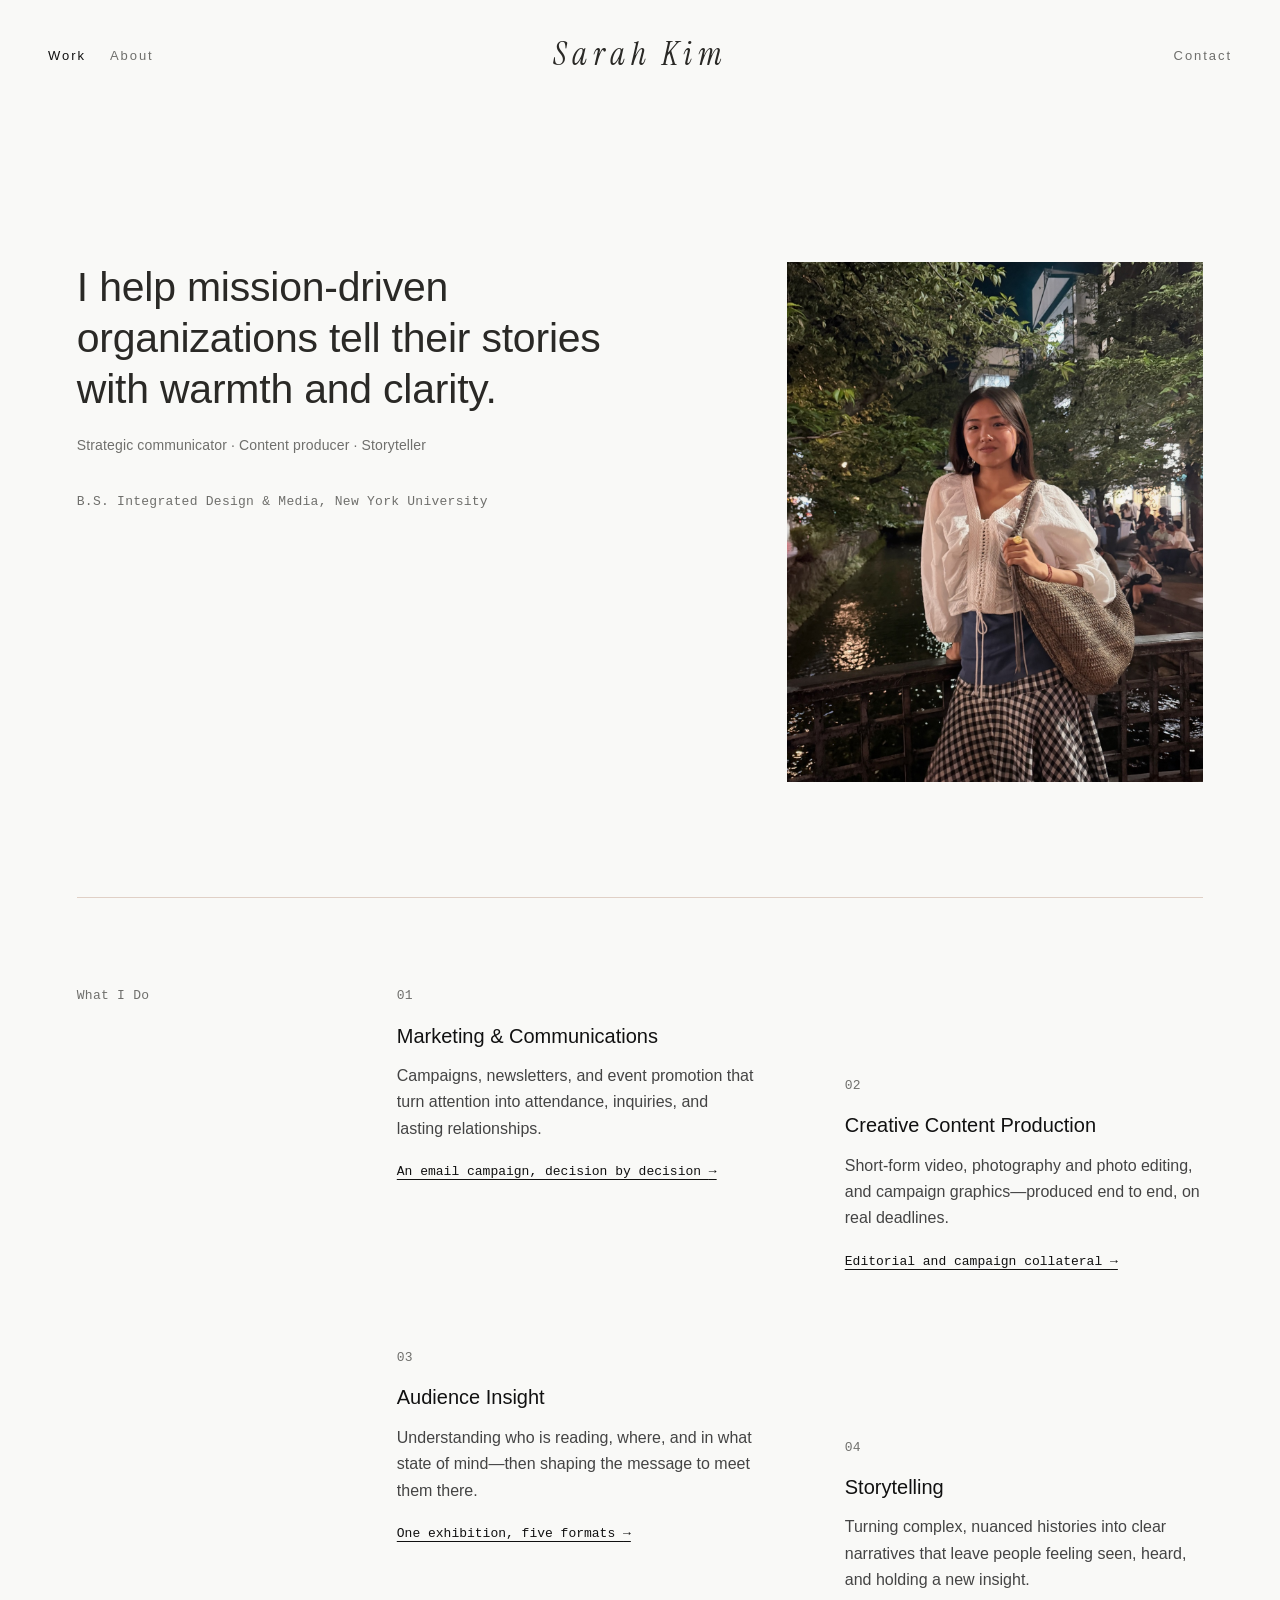
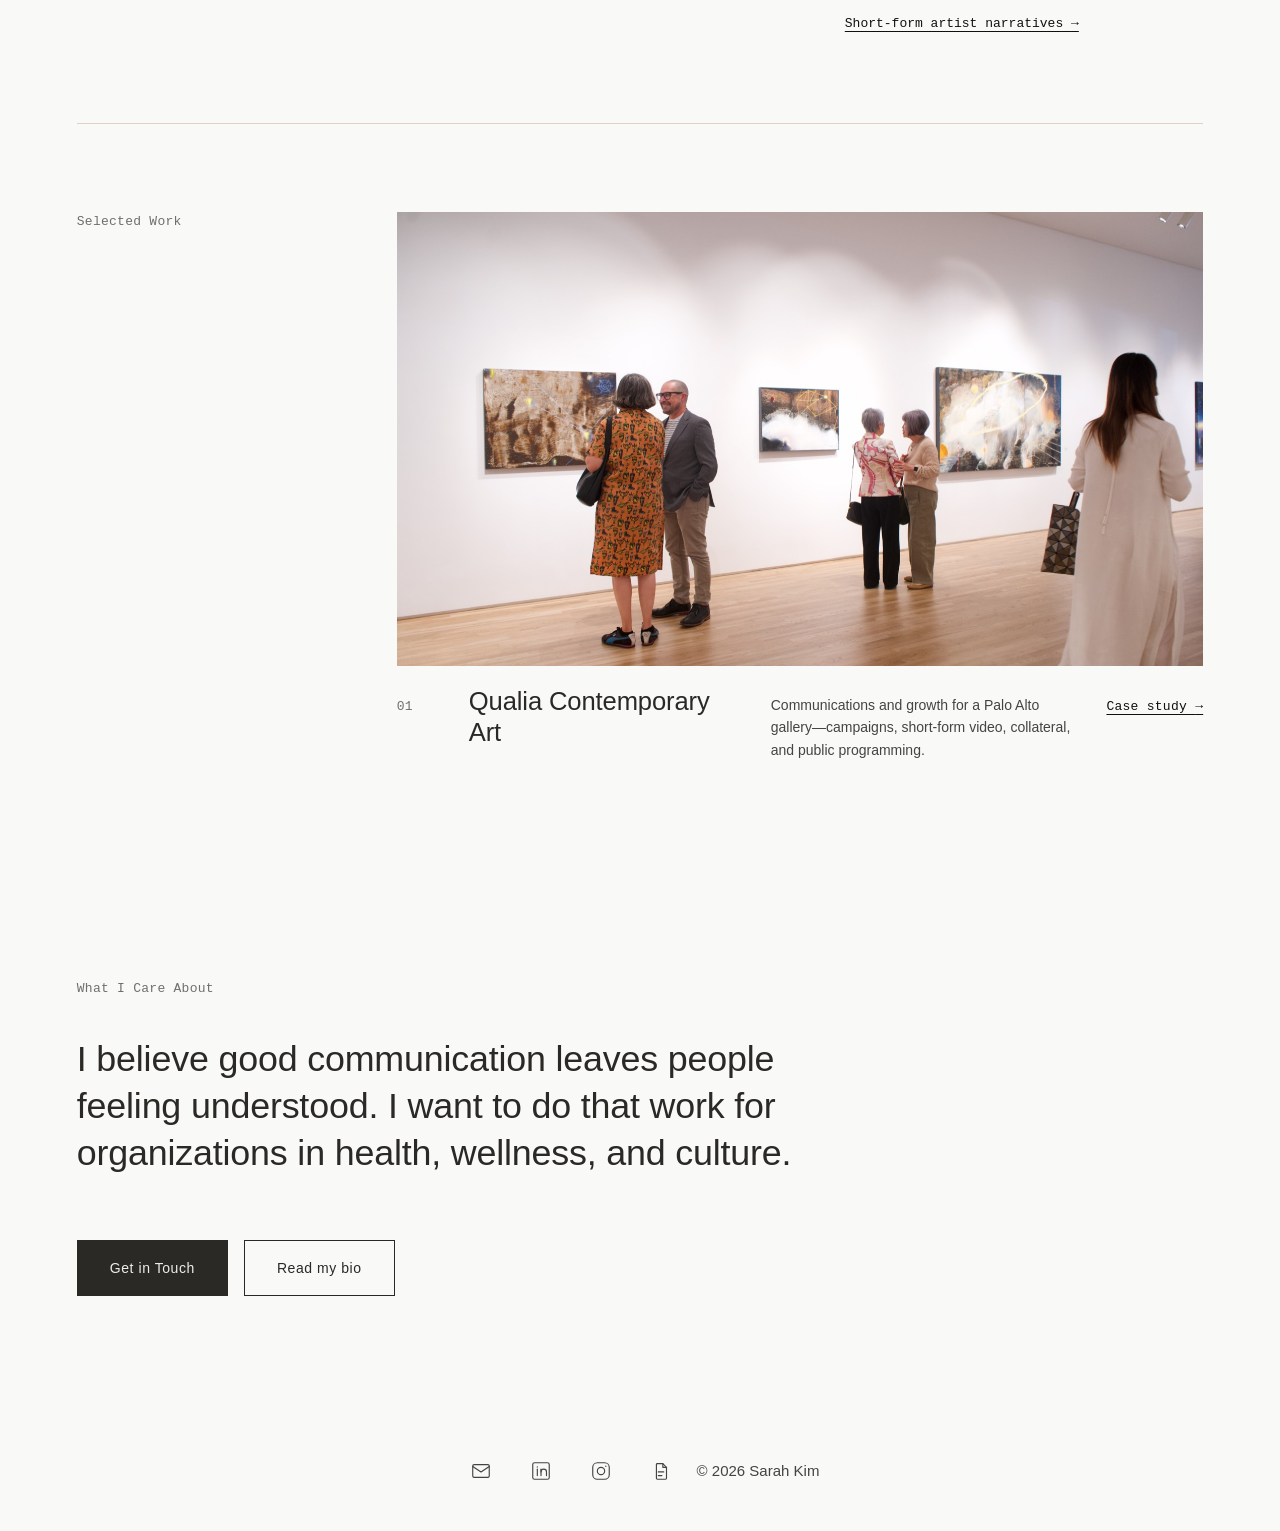
==== index.html @ 25eade01 "move up hero image and text get rid of location on landing page" ====
<!DOCTYPE html>
<html lang="en">
<head>
  <meta charset="UTF-8">
  <meta name="viewport" content="width=device-width, initial-scale=1.0">
  <meta name="description" content="Sarah Kim — marketing, creative content production, audience insight, and storytelling for mission-driven organizations in health, culture, and human-centered design.">
  <title>Sarah Kim</title>
  <link rel="preconnect" href="https://fonts.googleapis.com">
  <link rel="preconnect" href="https://fonts.gstatic.com" crossorigin>
  <link rel="stylesheet" href="https://fonts.googleapis.com/css2?family=Instrument+Serif:ital@1&display=swap">
  <link rel="stylesheet" href="style.css?v=2026-10-15h">
</head>
<body data-nav-active="work">
  <div class="layout-wrapper">

    <header class="site-header">
      <div data-site-nav></div>
    </header>

    <main class="site-main site-main--landing">
      <section class="home-hero layout-container" aria-labelledby="home-hero-heading">
        <div class="home-hero__body">
          <div class="home-hero__text">
            <h1 class="home-hero__headline" id="home-hero-heading">I help mission-driven organizations tell their stories with warmth and clarity.</h1>
            <p class="home-hero__roles">Strategic communicator &middot; Content producer &middot; Storyteller</p>
            <p class="home-label">B.S. Integrated Design &amp; Media, New York University</p>
          </div>
          <figure class="home-hero__figure">
            <img
              class="home-hero__image"
              src="media/web/me.jpg"
              alt="Portrait of Sarah Kim"
              width="768"
              height="1024"
              loading="eager"
            >
          </figure>
        </div>
      </section>

      <section class="home-row home-row--tint layout-container" aria-labelledby="home-capabilities-heading">
        <h2 class="home-label" id="home-capabilities-heading">What I Do</h2>
        <div class="home-capabilities__grid">
          <article class="home-capability">
            <p class="home-label">01</p>
            <h3 class="home-capability__title">Marketing &amp; Communications</h3>
            <p class="home-capability__text">Campaigns, newsletters, and event promotion that turn attention into attendance, inquiries, and lasting relationships.</p>
            <a class="home-capability__link" href="qualia-digital-archive.html#case-feature-heading">An email campaign, decision by decision <span aria-hidden="true">→</span></a>
          </article>
          <article class="home-capability">
            <p class="home-label">02</p>
            <h3 class="home-capability__title">Creative Content Production</h3>
            <p class="home-capability__text">Short-form video, photography and photo editing, and campaign graphics&mdash;produced end to end, on real deadlines.</p>
            <a class="home-capability__link" href="qualia-digital-archive.html#pillar-collateral">Editorial and campaign collateral <span aria-hidden="true">→</span></a>
          </article>
          <article class="home-capability">
            <p class="home-label">03</p>
            <h3 class="home-capability__title">Audience Insight</h3>
            <p class="home-capability__text">Understanding who is reading, where, and in what state of mind&mdash;then shaping the message to meet them there.</p>
            <a class="home-capability__link" href="qualia-digital-archive.html#case-channels-heading">One exhibition, five formats <span aria-hidden="true">→</span></a>
          </article>
          <article class="home-capability">
            <p class="home-label">04</p>
            <h3 class="home-capability__title">Storytelling</h3>
            <p class="home-capability__text">Turning complex, nuanced histories into clear narratives that leave people feeling seen, heard, and holding a new insight.</p>
            <a class="home-capability__link" href="qualia-digital-archive.html#pillar-video">Short-form artist narratives <span aria-hidden="true">→</span></a>
          </article>
        </div>
      </section>

      <section class="home-row layout-container" id="work" aria-labelledby="home-work-heading">
        <h2 class="home-label" id="home-work-heading">Selected Work</h2>
        <a class="home-work__item" href="qualia-digital-archive.html">
          <figure class="home-work__media">
            <img
              src="media/web/younheeopening.jpg"
              alt="Guests in conversation at an exhibition opening at Qualia Contemporary Art"
              width="1024"
              height="682"
              loading="lazy"
            >
          </figure>
          <div class="home-work__caption">
            <p class="home-label">01</p>
            <h3 class="home-work__title">Qualia Contemporary Art</h3>
            <p class="home-work__summary">Communications and growth for a Palo Alto gallery&mdash;campaigns, short-form video, collateral, and public programming.</p>
            <p class="home-label home-work__cta">Case study <span aria-hidden="true">→</span></p>
          </div>
        </a>
      </section>

      <section class="home-closing" aria-labelledby="home-closing-heading">
        <div class="home-closing__inner layout-container">
          <h2 class="home-label" id="home-closing-heading">What I Care About</h2>
          <p class="home-closing__statement">I believe good communication leaves people feeling understood. I want to do that work for organizations in health, wellness, and culture.</p>
          <div class="home-closing__actions">
            <a href="contact.html" class="home-closing__button home-closing__button--primary">Get in Touch</a>
            <a href="about/index.html" class="home-closing__button">Read my bio</a>
          </div>
        </div>
      </section>
    </main>

    <footer class="site-footer">
      <div class="layout-container site-footer__inner">
        <div data-footer-contacts></div>
        <p class="site-footer__copy">&copy; 2026 Sarah Kim</p>
      </div>
    </footer>

  </div>
  <script src="js/site-root.js"></script>
  <script src="js/nav.js?v=2026-09-25"></script>
  <script src="js/footer-contacts.js?v=2026-09-25"></script>
</body>
</html>
---- style.css ----
/* ==========================================================================
   Global Variables
   ========================================================================== */

:root {
  /* Global palette & layout */
  --bg-color: #f9f9f7;
  --text-color: #111111;
  --link-color: #111111;
  --nav-link-color: #111111;
  --max-width-content: 100%;
  --max-width-pixel: 96rem;
  --line-height-base: 1.6;

  /* Semantic tokens */
  --color-bg: var(--bg-color);
  --color-text: var(--text-color);
  --color-text-muted: #444444;
  --color-nav-muted: #6f6f6c;
  --color-border: #e6dcd4;
  --color-line-warm: #e0d0c6;
  --color-accent: #111111;
  --color-link: var(--link-color);

  /* Typography */
  --font-family: "Helvetica Neue", Helvetica, Arial, sans-serif;
  --font-sans: "Helvetica Neue", Helvetica, Arial, sans-serif;
  --font-mono: "SF Mono", ui-monospace, Menlo, Consolas, monospace;
  --font-serif: "Instrument Serif", "Iowan Old Style", Georgia, serif;
  --color-hero-tint: var(--bg-color);
  --color-section-tint: var(--bg-color);
  --headline-size: clamp(1.75rem, 3.2vw, 2.75rem);
  --headline-weight: 300;
  --headline-line-height: 1.25;
  --headline-letter-spacing: -0.005em;
  --headline-color: #2a2926;
  --font-weight-body: 400;
  --font-weight-display: 400;
  --letter-spacing-logo: 0.18em;
  --letter-spacing-project-title: 0.04em;
  --logo-font-size: 1.375rem;
  --header-padding-y: 2rem;
  --header-padding-x: clamp(2rem, 5vw, 3rem);
  --header-min-height: calc(2.75rem + var(--header-padding-y) * 2);
  --font-size-body: 1.125rem;
  --font-size-small: 0.9375rem;
  --font-size-h1: 2.75rem;
  --font-size-h2: 2.25rem;
  --font-size-h3: 1.625rem;

  /* Shared layout */
  --max-width: min(var(--max-width-pixel), var(--max-width-content));
  --layout-padding-x: clamp(2rem, 6vw, 5rem);
  --header-height: var(--header-min-height);

  /* Landing header box */
  --header-title-size: 1.5rem;
  --header-title-line-height: var(--line-height-base);
  --header-title-weight: var(--font-weight-display);
  --header-body-size: 1.125rem;
  --header-body-line-height: var(--line-height-base);
  --landing-box-padding: 0;
  --landing-box-gap: 1.25rem;
  --landing-box-max-width: 42rem;
  --landing-hero-padding-top: 0;
  --landing-hero-padding-bottom: 0;
  --landing-slideshow-height: min(72vh, 34rem);

  /* Project cards */
  --project-card-gap: 3rem;
  --project-card-image-ratio: 16 / 9;
  --project-card-title-size: 1.125rem;
  --project-card-title-line-height: 1.4;
  --project-card-title-weight: var(--font-weight-display);
  --project-card-image-radius: 4px;
  --project-carousel-fade-ms: 2000ms;

  /* Landing featured projects */
  --landing-project-image-ratio: 16 / 5;
  --landing-project-gap: 4.5rem;
  --landing-project-title-size: 1.25rem;

  /* Work pillars (homepage) */
  --work-pillar-gap: 7.5rem;
  --work-pillar-header-gap: 0.625rem;
  --work-pillar-label-size: 0.8125rem;
  --work-pillar-title-size: 1.375rem;
  --work-pillar-frame-size: 1rem;
  --pillar-carousel-height: 20rem;
  --pillar-carousel-max-width: 38rem;
  --work-pillar-layout-gap: clamp(1.5rem, 3vw, 2.25rem);
  --work-pillar-text-max-width: 34rem;

  /* Spacing */
  --spacing-xs: 0.5rem;
  --spacing-sm: 1rem;
  --spacing-md: 1.5rem;
  --spacing-lg: 2.5rem;
  --spacing-xl: 4rem;
  --spacing-main-y: var(--spacing-xl);

  /* About page */
  --about-bio-size: 1.125rem;
  --about-bio-line-height: var(--line-height-base);
  --about-greeting-size: var(--contact-headline-size);
  --about-greeting-line-height: 1.35;
  --about-greeting-weight: var(--font-weight-display);
  --about-explorations-size: 1.125rem;
  --about-explorations-line-height: var(--line-height-base);
  --about-explorations-heading-size: 1.125rem;
  --about-contact-size: 1.125rem;
  --about-contact-line-height: var(--line-height-base);
  --about-profile-width: 360px;
  --about-profile-aspect-ratio: 5 / 6;
  --about-profile-height: 300px;
  --about-moment-max-width: 30rem;
  --about-moment-radius: 4px;
  --about-layout-gap: 3rem;
  --about-layout-max-width: 42rem;
  --about-text-max-width: 36rem;
  --about-block-gap: 1.75rem;
  --about-links-gap: 1.25rem;
  --about-icon-size: 1.375rem;
  --about-icon-stroke: 1.25;

  /* Projects showcase */
  --showcase-max-width: 88rem;
  --showcase-padding-x: 3rem;
  --showcase-padding-top: 3.5rem;
  --showcase-padding-bottom: 6rem;
  --showcase-intro-gap: 1rem;
  --showcase-intro-max-width: 36rem;
  --showcase-intro-title-size: 1.25rem;
  --showcase-intro-title-weight: var(--font-weight-display);
  --showcase-intro-title-letter-spacing: 0.08em;
  --showcase-intro-subtitle-size: 1.0625rem;
  --showcase-intro-subtitle-line-height: 1.5;
  --showcase-intro-back-size: 0.9375rem;
  --showcase-intro-lede-size: 1.0625rem;
  --showcase-intro-lede-line-height: 1.7;
  --showcase-pillar-gap: 5.5rem;
  --showcase-pillar-header-gap: 0.625rem;
  --showcase-pillar-title-size: 0.9375rem;
  --showcase-pillar-title-weight: var(--font-weight-display);
  --showcase-pillar-title-letter-spacing: 0.08em;
  --showcase-pillar-frame-size: 1rem;
  --showcase-pillar-frame-line-height: 1.65;
  --showcase-grid-gap: 1.125rem;
  --showcase-grid-columns: 3;
  --showcase-placeholder-min-height: 10rem;
  --showcase-placeholder-bg: #f0f0ee;
  --showcase-placeholder-border: #e8e8e8;
  --showcase-placeholder-label-size: 0.875rem;
  --showcase-portrait-max-width: 17.5rem;
  --showcase-feature-max-width: min(54rem, 100%);
  --showcase-embed-radius: 4px;

  /* Institutional work grid */
  --work-grid-max-width: 42rem;
  --work-grid-gap-x: 3rem;
  --work-grid-gap-y: 4rem;
  --work-grid-offset: 8rem;
  --work-block-category-size: 0.6875rem;
  --work-block-desc-size: 0.75rem;
  --work-block-image-ratio: 4 / 3;
  --portfolio-credit-size: 0.75rem;
  --portfolio-credit-line-height: 1.65;

  /* Contact page */
  --contact-max-width: 80rem;
  --contact-headline-size: clamp(1.5rem, 3vw, 1.875rem);
}

/* ==========================================================================
   Reset & Base
   ========================================================================== */

*,
*::before,
*::after {
  box-sizing: border-box;
  margin: 0;
  padding: 0;
}

html {
  font-size: 100%;
  scroll-behavior: smooth;
  height: 100%;
}

body {
  font-family: var(--font-family);
  font-size: var(--font-size-body);
  font-weight: var(--font-weight-body);
  line-height: var(--line-height-base);
  color: var(--text-color);
  background-color: var(--bg-color);
  -webkit-font-smoothing: antialiased;
  -moz-osx-font-smoothing: grayscale;
  min-height: 100vh;
  display: flex;
  flex-direction: column;
}

::selection {
  background-color: #dfc6b9;
  color: var(--color-text);
}

img {
  max-width: 100%;
  display: block;
}

a {
  color: inherit;
  text-decoration: none;
}

.text-link {
  color: var(--color-link);
  text-decoration: none;
}

.text-link:hover {
  color: var(--text-color);
}

ul {
  list-style: none;
}

/* ==========================================================================
   Layout Wrapper
   ========================================================================== */

.layout-wrapper {
  display: flex;
  flex-direction: column;
  flex: 1;
  min-height: 100vh;
  width: 100%;
}

.layout-container {
  display: flex;
  flex-direction: column;
  width: 100%;
  max-width: none;
  margin-inline: auto;
  padding-inline: var(--layout-padding-x);
  box-sizing: border-box;
}

.site-content.layout-container {
  flex: 1;
  overflow: visible;
}

/* ==========================================================================
   Header & Navigation
   ========================================================================== */

.site-header {
  position: fixed;
  top: 0;
  left: 0;
  right: 0;
  z-index: 100;
  background-color: var(--color-hero-tint);
}

.site-header__grid {
  display: grid;
  grid-template-columns: 1fr auto 1fr;
  align-items: center;
  width: 100%;
  max-width: none;
  min-height: var(--header-min-height);
  padding: var(--header-padding-y) var(--header-padding-x);
  box-sizing: border-box;
}

.site-wordmark {
  display: flex;
  flex-direction: column;
  gap: 0.125rem;
  justify-self: center;
  text-align: center;
  font-family: var(--font-serif);
  font-size: 2rem;
  font-style: italic;
  font-weight: 400;
  line-height: 1;
  letter-spacing: var(--letter-spacing-logo);
  color: var(--headline-color);
  transition: opacity 0.2s ease;
}

.site-wordmark:hover {
  opacity: 0.6;
}

.site-wordmark__line {
  display: block;
}

.site-nav {
  display: flex;
  align-items: center;
}

.site-nav--left {
  justify-self: start;
}

.site-nav--right {
  justify-self: end;
}

.site-nav__list {
  display: flex;
  align-items: baseline;
  gap: var(--spacing-md);
  margin: 0;
  padding: 0;
}

.site-nav__link {
  font-family: var(--font-sans);
  font-size: 0.8125rem;
  line-height: 1.3;
  letter-spacing: 0.15em;
  color: var(--color-nav-muted);
  transition: opacity 0.2s ease, color 0.2s ease;
}

.site-nav__link:hover {
  opacity: 0.6;
}

.site-nav__link--active {
  color: var(--color-text);
}

/* ==========================================================================
   Main Content
   ========================================================================== */

.site-main {
  display: flex;
  flex-direction: column;
  flex: 1;
  padding: var(--spacing-main-y) 0;
}

.site-main--landing {
  padding: var(--header-min-height) 0 0;
}

.site-main--about,
.site-main--contact {
  background-color: var(--color-hero-tint);
  padding: calc(var(--header-min-height) + 3rem) 0 var(--spacing-xl);
}

.about-page {
  gap: 0;
}

.about-grid {
  display: grid;
  grid-template-columns: minmax(14rem, 22rem) minmax(0, 40rem);
  justify-content: space-between;
  gap: clamp(2.5rem, 6vw, 6rem);
  padding-top: clamp(2.5rem, 5vw, 4rem);
}

.about-aside {
  display: flex;
  flex-direction: column;
  gap: 1.25rem;
  position: sticky;
  top: calc(var(--header-min-height) + 1.5rem);
  align-self: start;
}

.about-portrait {
  margin: 0;
  display: flex;
  flex-direction: column;
  gap: 0.6rem;
}

.about-portrait__image {
  display: block;
  width: 100%;
  aspect-ratio: 4 / 5;
  height: auto;
  object-fit: cover;
  object-position: center 35%;
}

.about-portrait__caption {
  font-family: var(--font-mono);
  font-size: 0.8125rem;
  line-height: 1.5;
  color: var(--color-nav-muted);
}

.about-aside .about-links--profile {
  justify-content: flex-start;
  align-self: flex-start;
  padding-top: 0;
  gap: var(--about-links-gap);
}

.about-main {
  display: flex;
  flex-direction: column;
  gap: var(--about-block-gap);
}

.about-title {
  margin: 0 0 0.5rem;
  font-size: var(--headline-size);
  font-weight: var(--headline-weight);
  line-height: var(--headline-line-height);
  letter-spacing: var(--headline-letter-spacing);
  color: var(--headline-color);
}

.about-bio {
  margin: 0;
  font-size: var(--about-bio-size);
  line-height: var(--about-bio-line-height);
  color: var(--color-text);
}

.about-skills {
  display: flex;
  flex-direction: column;
  gap: 1.25rem;
  margin: 1rem 0;
  padding: clamp(1.5rem, 3vw, 2.25rem);
  background-color: var(--color-section-tint);
}

.about-skills__list {
  margin: 0;
  padding: 0;
  list-style: none;
  display: grid;
  grid-template-columns: repeat(2, minmax(0, 1fr));
  gap: 1.75rem 2rem;
}

.about-skills__list li {
  display: flex;
  flex-direction: column;
  gap: 0.4rem;
}

.about-skills__title {
  margin: 0.25rem 0 0;
  font-size: 1.0625rem;
  font-weight: 400;
  line-height: 1.3;
  color: var(--color-text);
}

.about-skills__text {
  margin: 0;
  font-size: 0.9375rem;
  line-height: 1.6;
  color: var(--color-text-muted);
}

.about-actions {
  display: flex;
  flex-wrap: wrap;
  gap: 1rem;
  margin-top: 0.5rem;
}

.about-links {
  display: flex;
  flex-direction: row;
  flex-wrap: wrap;
  align-items: center;
  justify-content: center;
  align-self: center;
  gap: var(--about-links-gap);
  padding-top: var(--spacing-xs);
}

@media (max-width: 900px) {
  .about-grid {
    grid-template-columns: 1fr;
  }

  .about-aside {
    position: static;
    max-width: 20rem;
  }
}

@media (max-width: 600px) {
  .about-skills__list {
    grid-template-columns: 1fr;
  }
}

.site-main--showcase {
  padding: var(--header-min-height) 0 0;
}

.site-main .layout-container {
  flex: 1;
}

.content-section {
  display: flex;
  flex-direction: column;
  flex: 1;
}

/* ==========================================================================
   Landing Page
   ========================================================================== */

.landing-showcase {
  display: flex;
  flex-direction: column;
  width: 100%;
}

.landing-slideshow {
  position: relative;
  width: 100%;
  height: var(--landing-slideshow-height);
  overflow: hidden;
  background: var(--color-border);
}

.landing-slideshow__image {
  position: absolute;
  inset: 0;
  width: 100%;
  height: 100%;
  object-fit: cover;
  object-position: center;
}

.landing-showcase__body {
  display: flex;
  flex-direction: column;
  align-items: center;
  text-align: center;
  gap: 1rem;
  padding-top: clamp(3rem, 6vw, 4.5rem);
  padding-bottom: clamp(2rem, 4vw, 2.5rem);
}

.landing-tagline {
  display: flex;
  flex-wrap: wrap;
  justify-content: space-evenly;
  align-items: center;
  gap: 0.75rem clamp(2rem, 8vw, 5rem);
  width: 100%;
  max-width: min(72rem, 100%);
  margin: 0;
  font-family: var(--font-sans);
  font-size: clamp(0.6875rem, 1.4vw, 0.875rem);
  font-weight: 400;
  letter-spacing: 0.32em;
  line-height: 1.6;
}

.landing-tagline__word {
  flex: 0 1 auto;
  text-align: center;
}

.landing-tagline__sep {
  flex-shrink: 0;
  letter-spacing: 0;
  color: var(--color-text-muted);
}

.landing-index {
  width: 100%;
  margin-top: 1.25rem;
  padding-top: 1.25rem;
  border-top: 1px solid var(--color-border);
}

.landing-timeline {
  display: flex;
  flex-direction: column;
  align-items: center;
  gap: 0.625rem;
  width: 100%;
  max-width: 28rem;
  margin: 1.25rem 0 0;
  padding: 0;
  list-style: none;
}

.landing-timeline__item {
  display: flex;
  flex-direction: column;
  align-items: center;
  gap: 0.375rem;
  width: 100%;
  padding-top: 1.25rem;
  border-top: 1px solid var(--color-border);
}

.landing-timeline__period,
.landing-timeline__detail {
  font-family: var(--font-sans);
  font-size: 0.8125rem;
  line-height: 1.5;
  letter-spacing: 0.15em;
  color: var(--color-text-muted);
}

.landing-timeline__period {
  color: var(--color-text);
}

@media (min-width: 640px) {
  .landing-timeline__item {
    flex-direction: row;
    justify-content: space-between;
    align-items: baseline;
    gap: 2rem;
    text-align: left;
  }

  .landing-timeline__period {
    flex-shrink: 0;
  }

  .landing-timeline__detail {
    text-align: right;
  }
}

.landing-index__list {
  display: flex;
  flex-direction: column;
  align-items: center;
  gap: 0.5rem;
  margin: 0;
  padding: 0;
  list-style: none;
}

.landing-index__item {
  font-family: var(--font-sans);
  font-size: 0.8125rem;
  line-height: 1.4;
  letter-spacing: 0.15em;
  color: var(--color-text-muted);
}

.work-intro {
  margin: 0 0 clamp(3.5rem, 6vw, 5rem);
  max-width: 36rem;
  font-size: var(--font-size-body);
  line-height: 1.65;
  color: var(--color-text-muted);
}

.site-content--work {
  padding-top: clamp(2rem, 4vw, 3rem);
  padding-bottom: var(--spacing-xl);
}

#work {
  scroll-margin-top: var(--header-min-height);
}

.case-pillar__title,
.case-feature,
.case-channels {
  scroll-margin-top: calc(var(--header-min-height) + 1.5rem);
}

/* Single-column centered work grid */
.work-grid {
  display: grid;
  grid-template-columns: 1fr;
  gap: var(--work-grid-gap-y);
  width: 100%;
  max-width: var(--work-grid-max-width);
  margin-inline: auto;
}

.work-block {
  display: flex;
  flex-direction: column;
  align-items: center;
  text-align: center;
  color: inherit;
  transition: opacity 0.2s ease;
}

.work-block__link {
  display: flex;
  flex-direction: column;
  align-items: center;
  width: 100%;
  color: inherit;
  text-decoration: none;
}

.work-block__link:hover {
  opacity: 0.75;
}

.work-block--placeholder {
  cursor: default;
}

.work-block--placeholder .work-block__description {
  color: var(--color-nav-muted);
}

.work-block__placeholder-label {
  display: flex;
  align-items: center;
  justify-content: center;
  width: 100%;
  height: 100%;
  font-family: var(--font-sans);
  font-size: 0.8125rem;
  letter-spacing: 0.15em;
  color: var(--color-nav-muted);
}

a.work-block:hover {
  opacity: 0.75;
}

.work-block__category {
  margin: 0 0 0.3rem;
  font-family: var(--font-sans);
  font-size: var(--work-block-category-size);
  letter-spacing: 0.08em;
  color: var(--color-text);
}

.work-block__description {
  margin: 0 0 0.75rem;
  min-height: calc(var(--work-block-desc-size) * var(--portfolio-credit-line-height) * 2);
  font-size: var(--work-block-desc-size);
  line-height: var(--portfolio-credit-line-height);
  color: var(--color-text-muted);
}

.work-block__image-wrap {
  display: flex;
  align-items: center;
  justify-content: center;
  width: 100%;
  aspect-ratio: var(--work-block-image-ratio);
  overflow: hidden;
  background-color: #f0f0ee;
}

.work-block__image {
  width: 100%;
  height: 100%;
  object-fit: cover;
  object-position: center;
}

.work-block__image--faded {
  opacity: 1;
  width: 50%;
  height: 50%;
  object-fit: contain;
}

.work-block__credit {
  margin: 0.75rem 0 0;
  padding-top: 0.75rem;
  border-top: 1px solid var(--color-border);
  font-size: var(--portfolio-credit-size);
  line-height: var(--portfolio-credit-line-height);
  color: var(--color-text-muted);
  text-align: left;
}

.about-cta {
  display: flex;
  flex-direction: column;
  align-items: center;
  text-align: center;
  gap: 1.25rem;
  padding-top: clamp(3rem, 6vw, 5rem);
  padding-bottom: clamp(3rem, 6vw, 5rem);
  border-top: 1px solid var(--color-border);
}

.about-cta__actions {
  display: flex;
  flex-wrap: wrap;
  align-items: center;
  justify-content: center;
  gap: 1rem;
}

.about-cta__text {
  margin: 0;
  max-width: 28rem;
  font-size: var(--font-size-body);
  line-height: 1.55;
  color: var(--color-text-muted);
}

.about-cta__button {
  display: inline-block;
  padding: 1.25rem 2rem;
  font-family: var(--font-sans);
  font-size: 0.875rem;
  line-height: 1.3;
  letter-spacing: 0.06em;
  color: var(--color-text);
  background-color: transparent;
  border: 1px solid var(--color-text);
  text-decoration: none;
  transition: background-color 0.2s ease, color 0.2s ease;
}

.about-cta__button:hover {
  background-color: var(--color-text);
  color: var(--color-bg);
}

.about-cta__button--primary {
  background-color: var(--color-text);
  color: var(--color-bg);
}

.about-cta__button--primary:hover {
  background-color: transparent;
  color: var(--color-text);
}

.about-cta__button--standalone {
  align-self: flex-start;
  margin-top: 0.5rem;
}

.home-label {
  margin: 0;
  font-family: var(--font-mono);
  font-size: 0.8125rem;
  font-weight: 400;
  line-height: 1.5;
  letter-spacing: 0.02em;
  color: var(--color-nav-muted);
}

.home-hero {
  padding-top: clamp(8rem, 12vw, 11rem);
  padding-bottom: clamp(4rem, 9vw, 8rem);
  background-color: var(--color-hero-tint);
}

.home-hero__meta {
  display: flex;
  flex-wrap: wrap;
  justify-content: space-between;
  gap: 0.5rem 2rem;
  padding-bottom: 1rem;
  border-bottom: 1px solid var(--color-line-warm);
}

.home-hero__body {
  display: grid;
  grid-template-columns: minmax(0, 1.4fr) minmax(0, 1fr);
  align-items: start;
  gap: clamp(2.5rem, 6vw, 6rem);
  padding-top: 0;
}

.home-hero__text {
  display: flex;
  flex-direction: column;
  align-items: flex-start;
  gap: 1.25rem;
  padding-bottom: 0.5rem;
}

.home-hero__figure {
  margin: 0;
  width: 100%;
  max-width: 26rem;
  justify-self: end;
  aspect-ratio: 4 / 5;
  overflow: hidden;
  background-color: #eeede9;
}

.home-hero__image {
  display: block;
  width: 100%;
  height: 100%;
  object-fit: cover;
  object-position: center 30%;
}

.home-hero__headline {
  margin: 0;
  max-width: 16em;
  font-size: var(--headline-size);
  font-weight: var(--headline-weight);
  line-height: var(--headline-line-height);
  letter-spacing: var(--headline-letter-spacing);
  color: var(--headline-color);
  text-wrap: balance;
}

.home-hero__roles {
  margin: 0 0 1rem;
  font-size: 0.875rem;
  font-weight: 300;
  line-height: 1.5;
  letter-spacing: 0.01em;
  color: var(--color-nav-muted);
}

@media (max-width: 800px) {
  .home-hero__body {
    grid-template-columns: 1fr;
  }

  .home-hero__figure {
    justify-self: start;
    max-width: 20rem;
    order: -1;
  }
}

.home-row {
  display: grid;
  grid-template-columns: minmax(9rem, 1fr) minmax(0, 3fr);
  gap: 1.5rem clamp(2rem, 4vw, 4rem);
  position: relative;
  padding-top: 1rem;
  padding-bottom: clamp(4rem, 8vw, 7rem);
}

.home-row::before {
  content: "";
  position: absolute;
  top: 0;
  left: var(--layout-padding-x);
  right: var(--layout-padding-x);
  border-top: 1px solid var(--color-line-warm);
}

.home-row--tint {
  padding-top: clamp(3.5rem, 7vw, 6rem);
  padding-bottom: clamp(3.5rem, 7vw, 6rem);
  background-color: var(--color-section-tint);
}

.home-row--tint + .home-row {
  padding-top: clamp(3.5rem, 7vw, 6rem);
}

.home-capabilities__grid {
  display: grid;
  grid-template-columns: repeat(2, minmax(0, 26rem));
  justify-content: start;
  align-items: start;
  column-gap: clamp(3.5rem, 7vw, 6.5rem);
  row-gap: clamp(3.5rem, 6vw, 5.5rem);
}

.home-capability:nth-child(2),
.home-capability:nth-child(4) {
  margin-top: clamp(4rem, 7vw, 6.5rem);
}

.home-capability {
  display: flex;
  flex-direction: column;
  gap: 0.9rem;
  max-width: 28rem;
}

.home-capability__title {
  margin: 0.15rem 0 0;
  font-size: 1.25rem;
  font-weight: 400;
  line-height: 1.3;
  color: var(--color-text);
}

.home-capability__text {
  margin: 0;
  font-size: 1rem;
  line-height: 1.65;
  color: var(--color-text-muted);
}

.home-capability__link {
  margin-top: 0.35rem;
  padding-top: 0;
  font-family: var(--font-mono);
  font-size: 0.8125rem;
  line-height: 1.5;
  color: var(--color-text);
  text-decoration: underline;
  text-decoration-thickness: 1px;
  text-underline-offset: 0.3em;
  transition: opacity 0.2s ease;
}

.home-capability__link:hover {
  opacity: 0.6;
}

.home-work__item {
  display: flex;
  flex-direction: column;
  gap: 1.25rem;
  color: inherit;
  text-decoration: none;
}

.home-work__media {
  margin: 0;
  overflow: hidden;
  aspect-ratio: 16 / 9;
  background-color: #eeede9;
}

.home-work__media img {
  display: block;
  width: 100%;
  height: 100%;
  object-fit: cover;
  transition: transform 1.2s cubic-bezier(0.2, 0.7, 0.2, 1);
}

.home-work__item:hover .home-work__media img {
  transform: scale(1.025);
}

.home-work__caption {
  display: grid;
  grid-template-columns: 2.5rem minmax(0, 1.6fr) minmax(0, 1.8fr) auto;
  gap: 1rem clamp(1rem, 2.5vw, 2rem);
  align-items: baseline;
}

.home-work__title {
  margin: 0;
  font-size: clamp(1.25rem, 2vw, 1.625rem);
  font-weight: var(--headline-weight);
  line-height: 1.2;
  letter-spacing: var(--headline-letter-spacing);
  color: var(--headline-color);
}

.home-work__summary {
  margin: 0;
  font-size: 0.875rem;
  line-height: 1.6;
  color: var(--color-text-muted);
}

.home-work__cta {
  color: var(--color-text);
  white-space: nowrap;
  text-decoration: underline;
  text-underline-offset: 0.3em;
}

.home-closing {
  background-color: var(--color-hero-tint);
  color: #2a2926;
}

.home-closing__inner {
  padding-top: clamp(4rem, 9vw, 8rem);
  padding-bottom: clamp(4rem, 9vw, 8rem);
}

.home-closing__statement {
  margin: clamp(1.5rem, 3vw, 2.5rem) 0 clamp(2.5rem, 5vw, 4rem);
  max-width: 22em;
  font-size: clamp(1.5rem, 2.8vw, 2.25rem);
  font-weight: 300;
  line-height: 1.3;
  letter-spacing: -0.005em;
  text-wrap: balance;
}

.home-closing__actions {
  display: flex;
  flex-wrap: wrap;
  gap: 1rem;
}

.home-closing__button {
  display: inline-block;
  padding: 1.1rem 2rem;
  font-family: var(--font-sans);
  font-size: 0.875rem;
  line-height: 1.3;
  letter-spacing: 0.04em;
  color: #2a2926;
  border: 1px solid #2a2926;
  text-decoration: none;
  transition: background-color 0.2s ease, color 0.2s ease;
}

.home-closing__button:hover,
.home-closing__button--primary {
  background-color: #2a2926;
  color: #efece6;
}

.home-closing__button--primary:hover {
  background-color: transparent;
  color: #2a2926;
}

.layout-wrapper:has(.home-closing) .site-footer {
  border-top: 0;
}

@media (max-width: 720px) {
  .home-row {
    grid-template-columns: 1fr;
  }

  .home-capabilities__grid {
    grid-template-columns: 1fr;
  }

  .home-capability:nth-child(2),
  .home-capability:nth-child(4) {
    margin-top: 0;
  }

  .home-work__caption {
    grid-template-columns: 2rem minmax(0, 1fr);
  }

  .home-work__summary,
  .home-work__cta {
    grid-column: 2;
  }
}

.landing-hero {
  display: flex;
  flex-direction: column;
  gap: 0;
  padding-top: var(--landing-hero-padding-top);
  padding-bottom: var(--landing-hero-padding-bottom);
}

.landing-header-box {
  display: flex;
  flex-direction: column;
  gap: var(--landing-box-gap);
  width: 100%;
  max-width: var(--landing-box-max-width);
  padding: var(--landing-box-padding);
}

.landing-header-box__title {
  font-size: var(--header-title-size);
  line-height: var(--header-title-line-height);
  font-weight: var(--header-title-weight);
  text-wrap: balance;
}

.landing-header-box__body {
  font-size: var(--header-body-size);
  line-height: var(--header-body-line-height);
  color: var(--color-text-muted);
}

.landing-cta {
  display: inline-block;
  margin-top: var(--spacing-sm);
  font-size: var(--font-size-body);
  color: var(--color-text);
  text-decoration: underline;
  text-decoration-thickness: 1px;
  text-underline-offset: 0.25em;
  transition: opacity 0.2s ease;
}

.landing-cta:hover {
  opacity: 0.65;
}

.landing-pillars {
  width: 100%;
  max-width: var(--landing-box-max-width);
  margin-top: var(--spacing-xl);
}

.landing-pillars__list {
  display: flex;
  flex-direction: column;
  gap: var(--spacing-md);
  margin: 0;
  padding: 0;
  list-style: none;
}

.landing-pillars__link {
  display: flex;
  flex-direction: column;
  gap: 0.35rem;
  color: inherit;
  transition: opacity 0.2s ease;
}

.landing-pillars__link:hover {
  opacity: 0.65;
}

.landing-pillars__title {
  font-size: var(--work-pillar-title-size);
  font-weight: var(--font-weight-display);
  line-height: 1.25;
  color: var(--color-text);
}

.landing-pillars__frame {
  font-size: var(--work-pillar-frame-size);
  line-height: 1.65;
  color: var(--color-text-muted);
}

.landing-projects,
.work-pillars {
  display: flex;
  flex-direction: column;
  width: 100%;
  padding-top: var(--spacing-lg);
  padding-bottom: var(--spacing-xl);
}

.work-pillars {
  gap: var(--work-pillar-gap);
  overflow: visible;
  padding-top: 0;
}

.work-pillar {
  display: flex;
  flex-direction: column;
  gap: var(--spacing-md);
  scroll-margin-top: calc(var(--header-min-height) + 1rem);
  overflow: visible;
}

.work-pillar__inner {
  display: flex;
  flex-direction: row;
  align-items: flex-start;
  gap: var(--work-pillar-layout-gap);
  width: 100%;
}

.work-pillar:nth-child(even) .work-pillar__inner {
  flex-direction: row-reverse;
}

.work-pillar__header {
  display: flex;
  flex-direction: column;
  gap: var(--work-pillar-header-gap);
  flex: 1 1 18rem;
  min-width: min(100%, 18rem);
  max-width: var(--work-pillar-text-max-width);
  margin: 0;
  padding: 0;
}

.pillar-carousel,
.pillar-spreads {
  flex: 0 1 var(--pillar-carousel-max-width);
  min-width: 0;
  width: 100%;
}

.pillar-spreads {
  display: flex;
  flex-direction: column;
  align-items: stretch;
}

.work-pillar__label {
  font-size: var(--work-pillar-label-size);
  letter-spacing: 0.08em;
  color: var(--color-text-muted);
}

.work-pillar__title {
  margin: 0;
  font-size: var(--work-pillar-title-size);
  font-weight: var(--font-weight-display);
  line-height: 1.25;
  color: var(--color-text);
}

.work-pillar__frame {
  margin: 0;
  font-size: var(--work-pillar-frame-size);
  line-height: 1.65;
  color: var(--color-text-muted);
}

.catalog-scroll {
  display: flex;
  gap: 0;
  overflow-x: auto;
  overscroll-behavior-x: contain;
  scroll-snap-type: x mandatory;
  scroll-padding-inline: 0;
  -webkit-overflow-scrolling: touch;
  scrollbar-width: none;
  height: var(--pillar-carousel-height);
  background-color: var(--color-bg);
}

.catalog-scroll::-webkit-scrollbar {
  display: none;
}

.catalog-scroll__item {
  flex: 0 0 100%;
  height: 100%;
  margin: 0;
  scroll-snap-align: start;
  scroll-snap-stop: always;
  overflow: hidden;
}

.catalog-scroll__image {
  display: block;
  width: 100%;
  height: 100%;
  object-fit: contain;
  object-position: center;
  background-color: var(--color-bg);
}

.catalog-scroll__hint {
  display: none;
}

.landing-projects .projects-list,
.work-pillars .projects-list {
  gap: var(--landing-project-gap);
  width: 100%;
}

.landing-projects .project-card,
.work-pillars .project-card {
  max-width: none;
}

.landing-projects .project-card__image-wrap,
.landing-projects .project-card__carousel-image,
.work-pillars .project-card__image-wrap,
.work-pillars .project-card__carousel-image,
.work-pillars .pillar-carousel .project-card__image-wrap,
.work-pillars .pillar-carousel .project-card__carousel-image {
  border-radius: 0;
}

.landing-projects .project-card__image-wrap,
.work-pillars .project-card__image-wrap {
  aspect-ratio: var(--landing-project-image-ratio);
}

.work-pillars .pillar-carousel .project-card__image-wrap {
  aspect-ratio: auto;
  height: var(--pillar-carousel-height);
  background-color: var(--color-bg);
  overflow: hidden;
}

.landing-projects .project-card__image,
.landing-projects .project-card__carousel-image,
.work-pillars .project-card__image,
.work-pillars .project-card__carousel-image {
  object-fit: cover;
  object-position: center;
}

.work-pillars .pillar-carousel .project-card__carousel-image {
  object-fit: contain;
  object-position: center;
}

@media (max-width: 900px) {
  .work-pillar__inner,
  .work-pillar:nth-child(even) .work-pillar__inner {
    flex-direction: column;
  }

  .pillar-carousel,
  .pillar-spreads {
    flex: none;
    max-width: none;
  }
}

.landing-projects .project-card__title,
.work-pillars .project-card__title {
  padding: 0;
  font-size: var(--landing-project-title-size);
}

.projects-list {
  display: flex;
  flex-direction: column;
  gap: var(--project-card-gap);
  width: 100%;
}

/* Projects page: 2 per row via flex-wrap */
.projects-list--grid {
  flex-direction: row;
  flex-wrap: wrap;
  justify-content: flex-start;
}

.projects-list--grid .project-card {
  flex: 0 0 calc((100% - var(--project-card-gap)) / 2);
  max-width: calc((100% - var(--project-card-gap)) / 2);
}

/* ==========================================================================
   Project Card (shared — home & projects page)
   ========================================================================== */

.project-card {
  display: flex;
  flex-direction: column;
  align-items: flex-start;
  gap: var(--spacing-sm);
  width: 100%;
  max-width: var(--max-width);
  color: inherit;
  transition: opacity 0.2s ease;
}

a.project-card:hover {
  opacity: 0.75;
}

.project-card__image-wrap {
  position: relative;
  width: 100%;
  aspect-ratio: var(--project-card-image-ratio);
  overflow: hidden;
  background-color: var(--color-border);
  border-radius: var(--project-card-image-radius);
}

.project-card__image {
  width: 100%;
  height: 100%;
  object-fit: cover;
  border-radius: var(--project-card-image-radius);
}

.project-card__image-wrap--carousel {
  background-color: #1a1a1a;
}

.project-card__carousel-image {
  position: absolute;
  inset: 0;
  width: 100%;
  height: 100%;
  object-fit: cover;
  opacity: 0;
  border-radius: var(--project-card-image-radius);
  transition: opacity var(--project-carousel-fade-ms) ease-in-out;
}

@media (prefers-reduced-motion: reduce) {
  .project-card__carousel-image {
    transition: none;
  }

  .project-card__carousel-image:first-child {
    opacity: 1;
  }
}

.project-card__title {
  font-size: var(--project-card-title-size);
  line-height: var(--project-card-title-line-height);
  font-weight: var(--project-card-title-weight);
  letter-spacing: var(--letter-spacing-project-title);
  text-align: left;
  color: var(--color-text);
}

/* ==========================================================================
   About Page
   ========================================================================== */

.about-links__item {
  display: inline-flex;
  align-items: center;
  justify-content: center;
  padding: 0.5rem;
  min-width: 2.5rem;
  min-height: 2.5rem;
  color: var(--color-text-muted);
  transition: color 0.2s ease, opacity 0.2s ease;
}

.about-links__item:hover {
  color: var(--text-color);
}

.about-links__item--pending {
  opacity: 0.4;
  cursor: default;
  pointer-events: none;
}

.about-links__icon {
  width: var(--about-icon-size);
  height: var(--about-icon-size);
  fill: none;
  stroke: currentColor;
  stroke-width: var(--about-icon-stroke);
  stroke-linecap: round;
  stroke-linejoin: round;
  pointer-events: none;
}

.about-links__icon-dot {
  fill: currentColor;
  stroke: none;
}

/* ==========================================================================
   Projects Showcase
   ========================================================================== */

.layout-wrapper--showcase {
  background-color: var(--color-bg);
}

.showcase-layout {
  display: flex;
  flex-direction: column;
  gap: var(--showcase-pillar-gap);
  width: 100%;
  max-width: var(--showcase-max-width);
  margin: 0 auto;
  padding: var(--showcase-padding-top) var(--showcase-padding-x) var(--showcase-padding-bottom);
}

.showcase-intro {
  display: flex;
  flex-direction: column;
  gap: var(--showcase-intro-gap);
  max-width: var(--showcase-intro-max-width);
}

.showcase-intro__back {
  font-size: var(--showcase-intro-back-size);
  margin-bottom: var(--spacing-xs);
}

.showcase-intro--with-media {
  max-width: none;
}

.showcase-intro__body {
  display: flex;
  align-items: stretch;
  justify-content: space-between;
  gap: clamp(2rem, 5vw, 4rem);
  width: 100%;
}

.showcase-intro__text {
  flex: 1 1 55%;
  min-width: 0;
  display: flex;
  flex-direction: column;
  justify-content: center;
  gap: var(--showcase-intro-gap);
}

.showcase-intro__meta {
  margin: 0.5rem 0 0;
  display: flex;
  flex-direction: column;
  gap: 0.9rem;
  border-top: 1px solid var(--color-border, #e5e5e5);
  padding-top: 1.25rem;
}

.showcase-intro__meta-item {
  display: grid;
  grid-template-columns: minmax(84px, 120px) 1fr;
  gap: 1rem;
  align-items: baseline;
}

.showcase-intro__meta-label {
  margin: 0;
  font-family: var(--font-sans);
  font-size: 0.7rem;
  letter-spacing: 0.08em;
  color: var(--color-text-muted);
}

.showcase-intro__meta-value {
  margin: 0;
  font-family: var(--font-sans);
  font-size: 0.85rem;
  letter-spacing: 0.02em;
  color: var(--color-text);
}

.showcase-intro__media {
  flex: 0 0 42%;
  margin: 0;
  display: flex;
  flex-direction: column;
  gap: 0.5rem;
}

.showcase-intro__media img {
  display: block;
  width: 100%;
  height: 100%;
  min-height: 260px;
  object-fit: cover;
  border: 1px solid var(--color-border, #e5e5e5);
}

.showcase-intro__media-caption {
  font-family: var(--font-sans);
  font-size: 0.7rem;
  letter-spacing: 0.06em;
  color: var(--color-text-muted);
}

@media (max-width: 720px) {
  .showcase-intro__body {
    flex-direction: column;
    align-items: stretch;
    gap: 1.5rem;
  }

  .showcase-intro__media {
    flex: 1 1 auto;
  }

  .showcase-intro__media img {
    min-height: 200px;
  }
}

.showcase-intro__title {
  font-size: var(--showcase-intro-title-size);
  font-weight: var(--showcase-intro-title-weight);
  letter-spacing: var(--showcase-intro-title-letter-spacing);
  color: var(--color-text);
}

.showcase-intro--with-media .showcase-intro__title {
  font-family: var(--font-sans);
  font-weight: 700;
}

.showcase-intro__subtitle {
  font-size: var(--showcase-intro-subtitle-size);
  line-height: var(--showcase-intro-subtitle-line-height);
  color: var(--color-text-muted);
}

.showcase-intro__role {
  margin: 0;
  font-family: var(--font-sans);
  font-size: 0.75rem;
  letter-spacing: 0.08em;
  color: var(--color-text);
}

.showcase-intro__lede {
  font-size: var(--showcase-intro-lede-size);
  line-height: var(--showcase-intro-lede-line-height);
  color: var(--color-text-muted);
}

.case-study__body {
  display: flex;
  flex-direction: column;
  gap: var(--spacing-sm);
  max-width: var(--showcase-intro-max-width);
}

.case-study__body p {
  margin: 0;
  font-size: var(--showcase-intro-lede-size);
  line-height: var(--showcase-intro-lede-line-height);
  color: var(--color-text-muted);
}

.case-stats {
  display: grid;
  grid-template-columns: repeat(3, 1fr);
  gap: var(--spacing-lg);
  margin: var(--spacing-sm) 0 0;
  padding-top: var(--spacing-md);
  border-top: 1px solid var(--color-border);
}

.case-stats__item {
  display: flex;
  flex-direction: column;
  gap: 0.5rem;
}

.case-stats__value {
  font-size: 1.5rem;
  line-height: 1.1;
  color: var(--color-text);
}

.case-stats__qualifier {
  display: inline-block;
  font-size: 0.85rem;
  letter-spacing: 0.02em;
  color: var(--color-text-muted, #666);
}

.case-stats__label {
  margin: 0;
  font-family: var(--font-sans);
  font-size: 0.75rem;
  line-height: 1.5;
  color: var(--color-text-muted);
}

@media (max-width: 640px) {
  .case-stats {
    grid-template-columns: 1fr;
    gap: var(--spacing-md);
  }
}

.portfolio-credit {
  max-width: var(--showcase-intro-max-width);
  margin: 0 0 var(--spacing-md);
  padding-bottom: var(--spacing-md);
  border-bottom: 1px solid var(--color-border);
  font-size: var(--portfolio-credit-size);
  line-height: var(--portfolio-credit-line-height);
  color: var(--color-text-muted);
}

.portfolio-credit--footer {
  margin: 0;
  padding-bottom: 0;
  padding-top: var(--spacing-md);
  border-bottom: 0;
  border-top: 1px solid var(--color-border);
}

.key-skills {
  display: flex;
  flex-direction: column;
  gap: var(--spacing-sm);
}

.key-skills__heading {
  margin: 0;
  font-family: var(--font-sans);
  font-size: 0.75rem;
  letter-spacing: 0.08em;
  color: var(--color-text);
}

.key-skills__list {
  display: flex;
  flex-wrap: wrap;
  gap: 0.5rem;
  margin: 0;
  padding: 0;
  list-style: none;
}

.key-skills__item {
  padding: 0.4rem 0.85rem;
  border: 1px solid var(--color-border);
  border-radius: 999px;
  font-family: var(--font-sans);
  font-size: 0.75rem;
  letter-spacing: 0.02em;
  color: var(--color-text-muted);
}

.showcase-pillar {
  display: flex;
  flex-direction: column;
  gap: var(--spacing-md);
}

.showcase-pillar__header {
  display: flex;
  flex-direction: column;
  gap: var(--showcase-pillar-header-gap);
}

.showcase-pillar__title {
  font-size: var(--showcase-pillar-title-size);
  font-weight: var(--showcase-pillar-title-weight);
  letter-spacing: var(--showcase-pillar-title-letter-spacing);
  color: var(--color-text);
}

.showcase-pillar__frame {
  font-size: var(--showcase-pillar-frame-size);
  line-height: var(--showcase-pillar-frame-line-height);
  color: var(--color-text-muted);
  max-width: 32rem;
}

.showcase-masonry {
  display: grid;
  grid-template-columns: repeat(var(--showcase-grid-columns), 1fr);
  gap: var(--showcase-grid-gap);
  align-items: start;
}

.showcase-item {
  margin: 0;
}

.showcase-item img {
  width: 100%;
  height: auto;
}

.showcase-caption {
  margin-top: 0.5rem;
  font-family: var(--font-sans);
  font-size: 0.8125rem;
  line-height: 1.5;
  letter-spacing: 0.02em;
  color: var(--color-text-muted);
}

.showcase-item--span-2 {
  grid-column: span 2;
}

.showcase-item--feature {
  grid-column: 1 / -1;
  max-width: var(--showcase-feature-max-width);
  width: 100%;
}

.showcase-item--placeholder {
  min-height: var(--showcase-placeholder-min-height);
}

.showcase-item__placeholder {
  display: flex;
  align-items: center;
  justify-content: center;
  min-height: var(--showcase-placeholder-min-height);
  background-color: var(--showcase-placeholder-bg);
  border: 1px dashed var(--showcase-placeholder-border);
}

.showcase-item__placeholder-label {
  font-size: var(--showcase-placeholder-label-size);
  letter-spacing: 0.04em;
  color: var(--color-text-muted);
}

/* Pillar 1 — anchor spans two columns, details fill the third */
.showcase-masonry--studio {
  grid-template-columns: repeat(3, 1fr);
}

.showcase-masonry--studio .showcase-item--anchor {
  grid-column: 1 / span 2;
  grid-row: 1 / span 3;
}

/* Pillar 2 — wide + detail pairs, full-width anchor row */
.showcase-masonry--space {
  grid-template-columns: repeat(3, 1fr);
}

/* Pillar 3 — wide + detail pairs (same rhythm as space) */
.showcase-masonry--community {
  grid-template-columns: repeat(3, 1fr);
}

/* Pillar 4 — portrait social assets & embedded video */
.showcase-masonry--graphics {
  grid-template-columns: repeat(auto-fill, minmax(0, var(--showcase-portrait-max-width)));
  justify-content: start;
}

.showcase-item--portrait-media {
  max-width: var(--showcase-portrait-max-width);
  width: 100%;
}

.showcase-item--portrait-media img {
  width: 100%;
  height: auto;
}

.showcase-embed {
  position: relative;
  width: 100%;
  aspect-ratio: 9 / 16;
  overflow: hidden;
  border-radius: var(--showcase-embed-radius);
  background-color: var(--showcase-placeholder-bg);
}

.showcase-embed iframe {
  position: absolute;
  inset: 0;
  width: 100%;
  height: 100%;
  border: 0;
}

.showcase-embed--poster {
  display: block;
  color: var(--text-color);
  transition: opacity 0.2s ease;
}

.showcase-embed--poster:hover {
  opacity: 0.92;
}

.showcase-embed .showcase-embed__thumbnail {
  position: absolute;
  inset: 0;
  display: block;
  width: 100%;
  height: 100%;
  object-fit: cover;
}

.showcase-embed__play {
  position: absolute;
  top: 50%;
  left: 50%;
  width: 2.75rem;
  height: 2.75rem;
  border: 1px solid rgba(255, 255, 255, 0.9);
  border-radius: 50%;
  background-color: rgba(34, 34, 34, 0.55);
  transform: translate(-50%, -50%);
}

.showcase-embed__play::after {
  content: "";
  position: absolute;
  top: 50%;
  left: 54%;
  transform: translate(-50%, -50%);
  border-style: solid;
  border-width: 0.4rem 0 0.4rem 0.65rem;
  border-color: transparent transparent transparent #ffffff;
}

.showcase-embed__label {
  position: absolute;
  bottom: 0.75rem;
  left: 0;
  right: 0;
  text-align: center;
  font-size: 0.8125rem;
  letter-spacing: 0.06em;
  color: #ffffff;
  text-shadow: 0 1px 3px rgba(0, 0, 0, 0.45);
}

/* ==========================================================================
   Qualia Case Study
   ========================================================================== */

.visually-hidden {
  position: absolute;
  width: 1px;
  height: 1px;
  padding: 0;
  margin: -1px;
  overflow: hidden;
  clip: rect(0, 0, 0, 0);
  white-space: nowrap;
  border: 0;
}

.case-hero {
  display: flex;
  flex-direction: column;
  gap: clamp(2.5rem, 5vw, 4rem);
  width: 100%;
  background-color: var(--color-hero-tint);
  box-shadow: 0 0 0 100vmax var(--color-hero-tint);
  clip-path: inset(-100vmax -100vmax calc(var(--showcase-pillar-gap) * -1) -100vmax);
}

.case-metrics,
.case-feature,
.case-channels {
  box-shadow: 0 0 0 100vmax var(--band-color);
  clip-path: inset(0 -100vmax);
  background-color: var(--band-color);
}

.case-metrics {
  --band-color: var(--color-hero-tint);
}

.case-feature,
.case-channels {
  --band-color: var(--color-section-tint);
}

.case-hero__top {
  display: flex;
  flex-wrap: wrap;
  align-items: baseline;
  justify-content: space-between;
  gap: 0.75rem 1.5rem;
  padding-bottom: 1rem;
  border-bottom: 1px solid var(--color-line-warm);
}

.case-hero__back,
.case-hero__stamp {
  margin: 0;
  font-family: var(--font-mono);
  font-size: 0.8125rem;
  line-height: 1.5;
  color: var(--color-nav-muted);
}

.case-hero__back .text-link {
  color: var(--color-text);
}

.case-hero__crumb-sep {
  margin: 0 0.4rem;
}

.case-hero__text {
  display: flex;
  flex-direction: column;
  gap: clamp(1.25rem, 2.5vw, 2rem);
}

.case-hero__title {
  margin: 0;
  font-family: var(--font-sans);
  font-size: var(--headline-size);
  font-weight: var(--headline-weight);
  line-height: var(--headline-line-height);
  letter-spacing: var(--headline-letter-spacing);
  color: var(--headline-color);
  text-wrap: balance;
}

.case-hero__dek {
  margin: 0;
  padding: 0;
  list-style: none;
  display: flex;
  flex-wrap: wrap;
  gap: 0.35rem 1.75rem;
  font-family: var(--font-mono);
  font-size: 0.75rem;
  line-height: 1.5;
  color: var(--color-text-muted);
}

.case-hero__media {
  margin: 0;
  display: flex;
  flex-direction: column;
  gap: 0.6rem;
}

.case-hero__media img {
  display: block;
  width: 100%;
  aspect-ratio: 16 / 8;
  height: auto;
  object-fit: cover;
}

.case-hero__media-caption {
  font-family: var(--font-mono);
  font-size: 0.8125rem;
  color: var(--color-nav-muted);
}

.case-metrics {
  display: grid;
  grid-template-columns: repeat(3, minmax(0, 1fr));
  gap: clamp(1.5rem, 4vw, 3rem);
  width: 100%;
  padding: clamp(1.75rem, 3vw, 2.5rem) 0 clamp(3rem, 6vw, 4.5rem);
  border-top: 1px solid var(--color-line-warm);
}

.case-metrics__item {
  display: flex;
  flex-direction: column;
  gap: 0.625rem;
}

.case-metrics__value {
  margin: 0;
  font-size: clamp(1.5rem, 2.5vw, 2rem);
  font-weight: var(--headline-weight);
  line-height: 1.1;
  color: var(--headline-color);
}

.case-metrics__label {
  margin: 0;
  max-width: 16rem;
  font-family: var(--font-sans);
  font-size: 0.8125rem;
  line-height: 1.55;
  color: var(--color-text-muted);
}

.case-context {
  display: grid;
  grid-template-columns: minmax(12rem, 1fr) minmax(0, 2fr);
  gap: clamp(2rem, 5vw, 4rem);
  align-items: start;
  width: 100%;
}

.case-context__meta {
  margin: 0;
  display: flex;
  flex-direction: column;
  gap: 1.25rem;
}

.case-context__meta-item {
  display: flex;
  flex-direction: column;
  gap: 0.35rem;
}

.case-context__meta dt {
  margin: 0;
  font-family: var(--font-mono);
  font-size: 0.8125rem;
  letter-spacing: 0.08em;
  color: var(--color-text-muted);
}

.case-context__meta dd {
  margin: 0;
  font-size: 1rem;
  line-height: 1.55;
  color: var(--color-text);
}

.case-context__cite {
  color: inherit;
  text-decoration: none;
  border-bottom: 1px solid transparent;
  transition: border-color 0.15s ease, color 0.15s ease;
}

.case-context__cite:hover,
.case-context__cite:focus-visible {
  border-bottom-color: currentColor;
}

.case-context__cite-arrow {
  font-size: 0.85em;
  color: var(--color-text-muted);
}

.case-context__intent {
  max-width: 36rem;
}

.case-context__intent p {
  margin: 0;
  font-size: 1.125rem;
  line-height: 1.7;
  color: var(--color-text);
}

.case-pillar {
  display: grid;
  grid-template-columns: minmax(14rem, 0.9fr) minmax(0, 1.4fr);
  gap: clamp(2rem, 5vw, 4rem);
  align-items: start;
  width: 100%;
  padding-top: clamp(1rem, 2vw, 2rem);
}

.case-pillar--reverse {
  grid-template-columns: minmax(0, 1.4fr) minmax(14rem, 0.9fr);
}

.case-pillar--reverse .case-pillar__copy {
  order: 2;
}

.case-pillar--reverse .case-pillar__media {
  order: 1;
}

.case-pillar__copy {
  display: flex;
  flex-direction: column;
  gap: 0.75rem;
  position: sticky;
  top: calc(var(--header-min-height) + 1.5rem);
}

.case-pillar__index {
  margin: 0;
  font-family: var(--font-mono);
  font-size: 0.8125rem;
  letter-spacing: 0.1em;
  color: var(--color-nav-muted);
}

.case-pillar__title {
  margin: 0;
  font-size: 1.0625rem;
  font-weight: var(--font-weight-display);
  letter-spacing: 0.08em;
  color: var(--color-text);
}

.case-pillar__text {
  margin: 0;
  max-width: 28rem;
  font-size: 1.0625rem;
  line-height: 1.7;
  color: var(--color-text-muted);
}

.case-pillar__media {
  display: grid;
  gap: var(--showcase-grid-gap);
  min-width: 0;
}

.case-pillar__media--grid {
  grid-template-columns: repeat(2, minmax(0, 1fr));
}

.case-pillar__media--grid .case-pillar__slides {
  grid-column: 1 / -1;
}

.case-pillar__media--grid .showcase-item--span-2 {
  grid-column: 1 / -1;
}

.case-pillar__media--video {
  grid-template-columns: repeat(2, minmax(0, 1fr));
  align-items: start;
}

.case-pillar__media--video .showcase-item--portrait-media {
  max-width: none;
}

.case-pillar__media--events {
  grid-template-columns: repeat(2, minmax(0, 1fr));
}

.case-pillar__media--events .showcase-item--span-2 {
  grid-column: 1 / -1;
}

.case-note {
  margin: 0.35rem 0 0;
  max-width: 34rem;
  font-family: var(--font-sans);
  font-size: 0.8125rem;
  line-height: 1.55;
  color: var(--color-text-muted);
}

.case-note--row {
  grid-column: 1 / -1;
  margin-top: 0;
}

.case-feature {
  display: grid;
  grid-template-columns: minmax(0, 20rem) minmax(0, 1fr);
  gap: clamp(2rem, 5vw, 4rem);
  align-items: start;
  width: 100%;
  padding-block: clamp(3rem, 6vw, 5rem);
}

.case-feature__media {
  margin: 0;
}

.case-feature__media img {
  display: block;
  width: 100%;
  height: auto;
  border: 1px solid var(--color-border);
}

.case-feature__copy {
  display: flex;
  flex-direction: column;
  gap: 0.75rem;
  max-width: 36rem;
  position: sticky;
  top: calc(var(--header-min-height) + 1.5rem);
}

.case-brief {
  margin: 0.75rem 0 0;
  border-top: 1px solid var(--color-border);
}

.case-brief__row {
  display: grid;
  grid-template-columns: 6rem minmax(0, 1fr);
  gap: 1rem;
  padding: 0.6rem 0;
  border-bottom: 1px solid var(--color-border);
}

.case-brief__row dt,
.case-channels__table thead th {
  margin: 0;
  font-family: var(--font-mono);
  font-size: 0.8125rem;
  letter-spacing: 0.1em;
  color: var(--color-nav-muted);
  font-weight: 400;
}

.case-brief__row dd {
  margin: 0;
  font-size: 0.875rem;
  line-height: 1.55;
  color: var(--color-text);
}

.case-moves {
  margin: 1rem 0 0;
  padding: 0;
  list-style: none;
  counter-reset: case-moves;
  display: flex;
  flex-direction: column;
  gap: 1.1rem;
}

.case-moves li {
  position: relative;
  padding-left: 2.25rem;
  font-size: 0.9375rem;
  line-height: 1.65;
  color: var(--color-text-muted);
  counter-increment: case-moves;
}

.case-moves li::before {
  content: counter(case-moves, decimal-leading-zero);
  position: absolute;
  left: 0;
  top: 0.2rem;
  font-family: var(--font-sans);
  font-size: 0.8125rem;
  letter-spacing: 0.1em;
  color: var(--color-nav-muted);
}

.case-moves__label {
  display: block;
  color: var(--color-text);
}

.case-channels {
  display: flex;
  flex-direction: column;
  gap: var(--spacing-md);
  width: 100%;
  padding-block: clamp(3rem, 6vw, 5rem);
}

.case-channels__header {
  display: flex;
  flex-direction: column;
  gap: 0.75rem;
  max-width: 36rem;
}

.case-channels__header .case-pillar__text {
  max-width: none;
}

.case-channels__table {
  width: 100%;
  border-collapse: collapse;
  font-family: var(--font-sans);
  text-align: left;
}

.case-channels__table th,
.case-channels__table td {
  padding: 0.85rem 1.25rem 0.85rem 0;
  border-bottom: 1px solid var(--color-border);
  vertical-align: top;
  font-size: 0.875rem;
  line-height: 1.55;
}

.case-channels__table thead th {
  padding-bottom: 0.6rem;
}

.case-channels__table tbody th {
  font-weight: 400;
  color: var(--color-text);
  white-space: nowrap;
}

.case-channels__table td {
  color: var(--color-text-muted);
}

.case-docs {
  display: flex;
  flex-direction: column;
  gap: var(--spacing-md);
  width: 100%;
  padding-top: clamp(1rem, 2vw, 2rem);
}

.case-docs__header {
  display: flex;
  flex-direction: column;
  gap: 0.5rem;
  max-width: 36rem;
}

.case-docs__title {
  margin: 0;
  font-size: 1.0625rem;
  font-weight: var(--font-weight-display);
  letter-spacing: 0.08em;
  color: var(--color-text);
}

.case-docs__lede {
  margin: 0;
  font-size: 1rem;
  line-height: 1.65;
  color: var(--color-text-muted);
}

.case-tools {
  display: flex;
  flex-direction: column;
  gap: 1.25rem;
  width: 100%;
  padding-top: clamp(1rem, 2vw, 1.5rem);
  border-top: 1px solid var(--color-border);
}

.case-tools__heading {
  margin: 0;
  font-family: var(--font-mono);
  font-size: 0.8125rem;
  font-weight: 400;
  color: var(--color-nav-muted);
}

.case-tools__line {
  margin: 0;
  font-size: 0.9375rem;
  line-height: 1.7;
  color: var(--color-text);
}

.case-docs__grid {
  display: grid;
  grid-template-columns: repeat(3, minmax(0, 1fr));
  gap: var(--showcase-grid-gap);
}

.case-docs__grid img {
  aspect-ratio: 4 / 5;
  object-fit: cover;
}

.case-channels__systems {
  margin: 0;
  max-width: 40rem;
  font-size: 1rem;
  line-height: 1.7;
  color: var(--color-text-muted);
}

.case-channels__media {
  display: grid;
  grid-template-columns: repeat(2, minmax(0, 1fr));
  gap: var(--showcase-grid-gap);
  align-items: start;
}

@media (max-width: 900px) {
  .case-pillar,
  .case-pillar--reverse {
    grid-template-columns: 1fr;
  }

  .case-pillar--reverse .case-pillar__copy,
  .case-pillar--reverse .case-pillar__media {
    order: initial;
  }

  .case-pillar__copy,
  .case-feature__copy {
    position: static;
  }

  .case-feature {
    grid-template-columns: 1fr;
  }

  .case-feature__media {
    max-width: 20rem;
  }

  .case-feature__copy {
    order: -1;
  }

  .case-pillar__media--video {
    grid-template-columns: 1fr;
  }

  .case-pillar__media--video .showcase-item--portrait-media {
    max-width: var(--showcase-portrait-max-width);
  }
}

@media (max-width: 720px) {
  .case-context {
    grid-template-columns: 1fr;
  }

  .case-hero__media img {
    aspect-ratio: 4 / 3;
  }

  .case-channels__media,
  .case-docs__grid {
    grid-template-columns: 1fr;
  }

  .case-metrics {
    grid-template-columns: 1fr;
    gap: 1.5rem;
  }

  .case-pillar__media--grid,
  .case-pillar__media--events {
    grid-template-columns: 1fr;
  }

  .case-channels__table thead {
    position: absolute;
    width: 1px;
    height: 1px;
    overflow: hidden;
    clip: rect(0 0 0 0);
  }

  .case-channels__table,
  .case-channels__table tbody,
  .case-channels__table tr,
  .case-channels__table th,
  .case-channels__table td {
    display: block;
  }

  .case-channels__table tr {
    padding: 0.85rem 0;
    border-bottom: 1px solid var(--color-border);
  }

  .case-channels__table th,
  .case-channels__table td {
    padding: 0.15rem 0;
    border-bottom: 0;
  }

  .case-channels__table tbody th {
    margin-bottom: 0.25rem;
  }
}

/* ==========================================================================
   Contact Page
   ========================================================================== */

.contact-layout {
  width: 100%;
  max-width: var(--contact-max-width);
  margin-inline: auto;
  padding-inline: var(--layout-padding-x);
}

.contact-headline {
  margin: 0 0 clamp(3rem, 6vw, 5rem);
  max-width: 36rem;
  font-size: var(--headline-size);
  font-weight: var(--headline-weight);
  line-height: var(--headline-line-height);
  letter-spacing: var(--headline-letter-spacing);
  color: var(--headline-color);
  text-wrap: balance;
}

.contact-form {
  display: flex;
  flex-direction: column;
}

.contact-form__row {
  display: flex;
  flex-direction: column;
  gap: 0.75rem;
  border-bottom: 1px solid #d6c3b7;
  padding: 1.25rem 0;
}

.contact-form__row--optional {
  margin-top: 4rem;
}

@media (min-width: 640px) {
  .contact-form__row {
    flex-direction: row;
    align-items: flex-start;
    gap: 0;
  }

  .contact-form__label {
    flex: 0 0 33.333%;
    padding-top: 0.125rem;
  }

  .contact-form__input {
    flex: 1 1 66.666%;
  }
}

.contact-form__label {
  font-family: var(--font-sans);
  font-size: 0.875rem;
  line-height: 1.4;
  color: var(--color-text);
}

.contact-form__required {
  color: #dc2626;
}

.contact-form__input {
  width: 100%;
  border: 0;
  background: transparent;
  font-family: var(--font-family);
  font-size: var(--font-size-body);
  line-height: 1.5;
  color: var(--color-text);
  outline: none;
  resize: vertical;
}

.contact-form__input::placeholder {
  color: var(--color-nav-muted);
}

.contact-form__textarea {
  min-height: 9rem;
}

.contact-form__actions {
  display: flex;
  flex-wrap: wrap;
  align-items: center;
  justify-content: space-between;
  gap: 1.25rem;
  margin-top: 2.5rem;
}

.contact-form__fallback {
  margin: 0;
  font-family: var(--font-sans);
  font-size: 0.8125rem;
  line-height: 1.5;
  color: var(--color-text-muted);
}

.contact-form__submit {
  border: 0;
  padding: 1rem 4rem;
  font-family: var(--font-sans);
  font-size: 0.875rem;
  letter-spacing: 0.08em;
  color: var(--color-bg);
  background-color: var(--color-text);
  cursor: pointer;
  transition: opacity 0.2s ease;
}

.contact-form__submit:hover {
  opacity: 0.85;
}

.showcase-row {
  grid-column: 1 / -1;
  display: flex;
  flex-direction: row;
  gap: var(--showcase-grid-gap);
  width: 100%;
}

.showcase-row .showcase-item--portrait-media {
  flex: 1 1 0;
  min-width: 0;
  max-width: none;
}

/* ==========================================================================
   Footer
   ========================================================================== */

.site-footer {
  display: flex;
  flex-shrink: 0;
  flex-direction: column;
  justify-content: center;
  border-top: 1px solid var(--color-border);
  padding: var(--spacing-lg) 0;
}

.site-footer .layout-container {
  flex-direction: row;
  align-items: center;
  justify-content: center;
  text-align: center;
  font-size: var(--font-size-small);
  color: var(--color-text-muted);
}

.site-footer__inner {
  flex-direction: column;
  gap: var(--spacing-sm);
}

.site-footer__links {
  padding-top: 0;
  justify-content: center;
  position: relative;
  z-index: 2;
}

.site-footer__copy {
  margin: 0;
}

/* ==========================================================================
   Responsive
   ========================================================================== */

@media (max-width: 768px) {
  :root {
    --font-size-h1: 2.25rem;
    --font-size-h2: 2rem;
    --font-size-h3: 1.375rem;
    --header-title-size: 1.375rem;
    --header-body-size: 1.0625rem;
    --landing-box-padding: 1.5rem;
    --landing-box-gap: 1rem;
    --landing-hero-padding-top: 0;
    --landing-hero-padding-bottom: 0;
    --project-card-gap: 2.5rem;
    --about-greeting-size: var(--contact-headline-size);
    --work-pillar-gap: 4rem;
    --spacing-lg: 1.5rem;
    --spacing-xl: 2.5rem;
    --spacing-main-y: var(--spacing-lg);
    --layout-padding-x: 2rem;
    --header-padding-y: 1.25rem;
    --header-min-height: calc(2.5rem + var(--header-padding-y) * 2);
    --header-height: auto;
    --showcase-padding-x: 1.5rem;
    --showcase-padding-top: 2.5rem;
    --showcase-padding-bottom: 4rem;
    --showcase-pillar-gap: 4rem;
    --showcase-grid-columns: 2;
    --showcase-placeholder-min-height: 8rem;
    --work-grid-gap-x: 0;
    --work-grid-gap-y: 4rem;
    --work-grid-offset: 0;
  }

  .site-header__grid {
    grid-template-columns: 1fr 1fr;
    grid-template-rows: auto auto;
    gap: 1rem 0.75rem;
    align-items: center;
  }

  .site-wordmark {
    grid-column: 1 / -1;
    grid-row: 1;
    justify-self: center;
  }

  .site-nav--left {
    grid-column: 1;
    grid-row: 2;
    justify-self: start;
  }

  .site-nav--right {
    grid-column: 2;
    grid-row: 2;
    justify-self: end;
  }

  .site-nav__list {
    gap: var(--spacing-sm);
  }

  .work-grid {
    grid-template-columns: 1fr;
  }

  .landing-tagline {
    justify-content: center;
    gap: 0.625rem 1.5rem;
    letter-spacing: 0.22em;
    font-size: 0.625rem;
  }

  .site-main:not(.site-main--landing):not(.site-main--showcase) {
    padding: calc(var(--header-min-height) + 2rem) 0 var(--spacing-lg);
  }

  .projects-list--grid .project-card {
    flex: 1 1 100%;
    max-width: 100%;
  }

  .showcase-masonry--studio .showcase-item--anchor,
  .showcase-item--span-2,
  .showcase-item--feature {
    grid-column: 1 / -1;
  }

  .showcase-masonry--studio .showcase-item--anchor {
    grid-row: auto;
  }

  .showcase-masonry--graphics {
    grid-template-columns: repeat(2, minmax(0, var(--showcase-portrait-max-width)));
  }
}

@media (max-width: 480px) {
  :root {
    --font-size-h1: 2rem;
    --font-size-h2: 1.625rem;
    --header-title-size: 1.25rem;
    --header-body-size: 1rem;
    --landing-box-padding: 1rem;
    --landing-hero-padding-top: 0;
    --landing-hero-padding-bottom: 0;
    --project-card-gap: 2rem;
    --work-pillar-gap: 3rem;
    --project-card-title-size: 1.0625rem;
    --spacing-lg: 1rem;
    --spacing-xl: 2rem;
    --spacing-main-y: var(--spacing-lg);
    --layout-padding-x: 1.5rem;
    --header-padding-y: 1rem;
    --header-min-height: calc(2.25rem + var(--header-padding-y) * 2);
    --about-layout-gap: 2rem;
    --about-block-gap: 1.5rem;
    --about-links-gap: 1rem;
    --about-bio-size: 1.0625rem;
    --about-greeting-size: var(--contact-headline-size);
    --about-explorations-size: 1.0625rem;
    --about-contact-size: 1.0625rem;
    --showcase-padding-x: 1rem;
    --showcase-padding-top: 2rem;
    --showcase-padding-bottom: 3rem;
    --showcase-pillar-gap: 3rem;
    --showcase-grid-columns: 1;
    --showcase-grid-gap: 0.875rem;
    --showcase-placeholder-min-height: 7rem;
    --showcase-intro-title-size: 1.125rem;
    --showcase-intro-lede-size: 1rem;
    --showcase-portrait-max-width: 16rem;
    --work-grid-gap-y: 3rem;
  }

  .site-wordmark {
    font-size: 1.75rem;
  }

  .showcase-masonry--graphics {
    grid-template-columns: minmax(0, var(--showcase-portrait-max-width));
  }
}
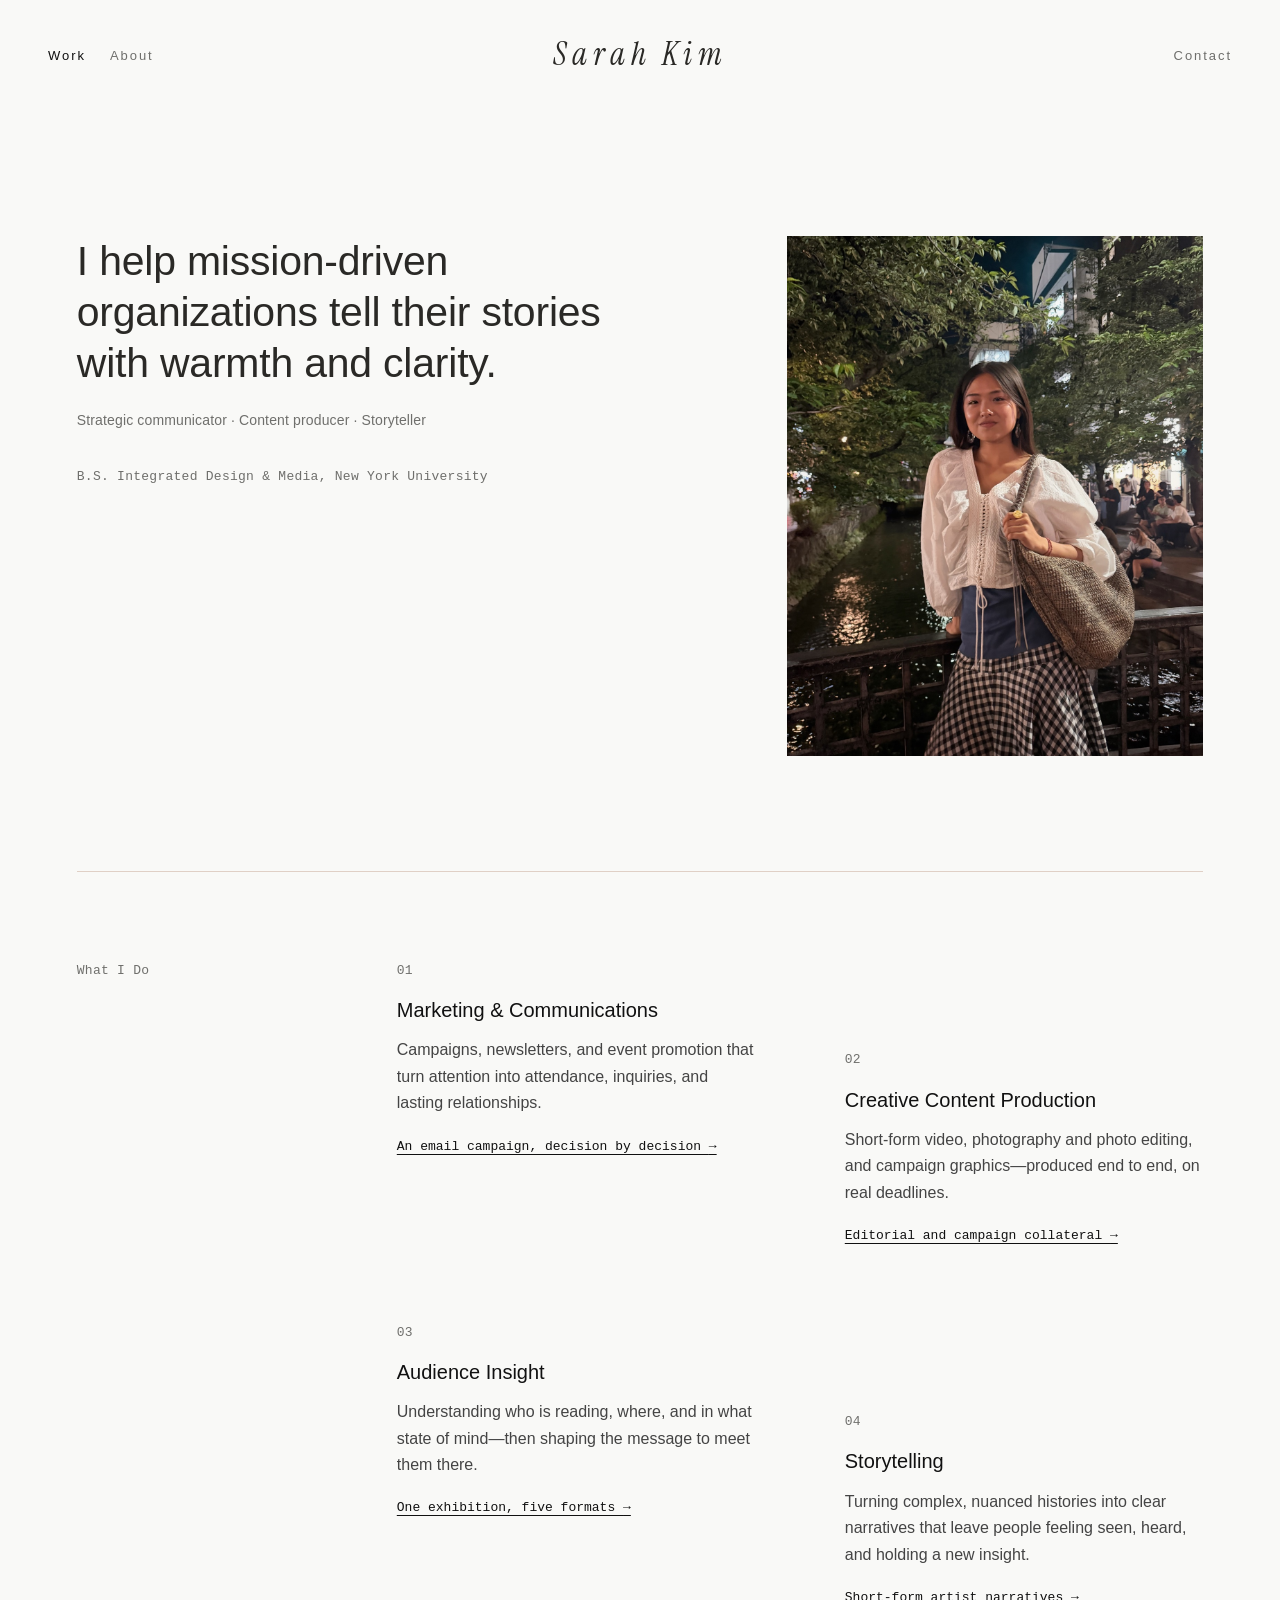
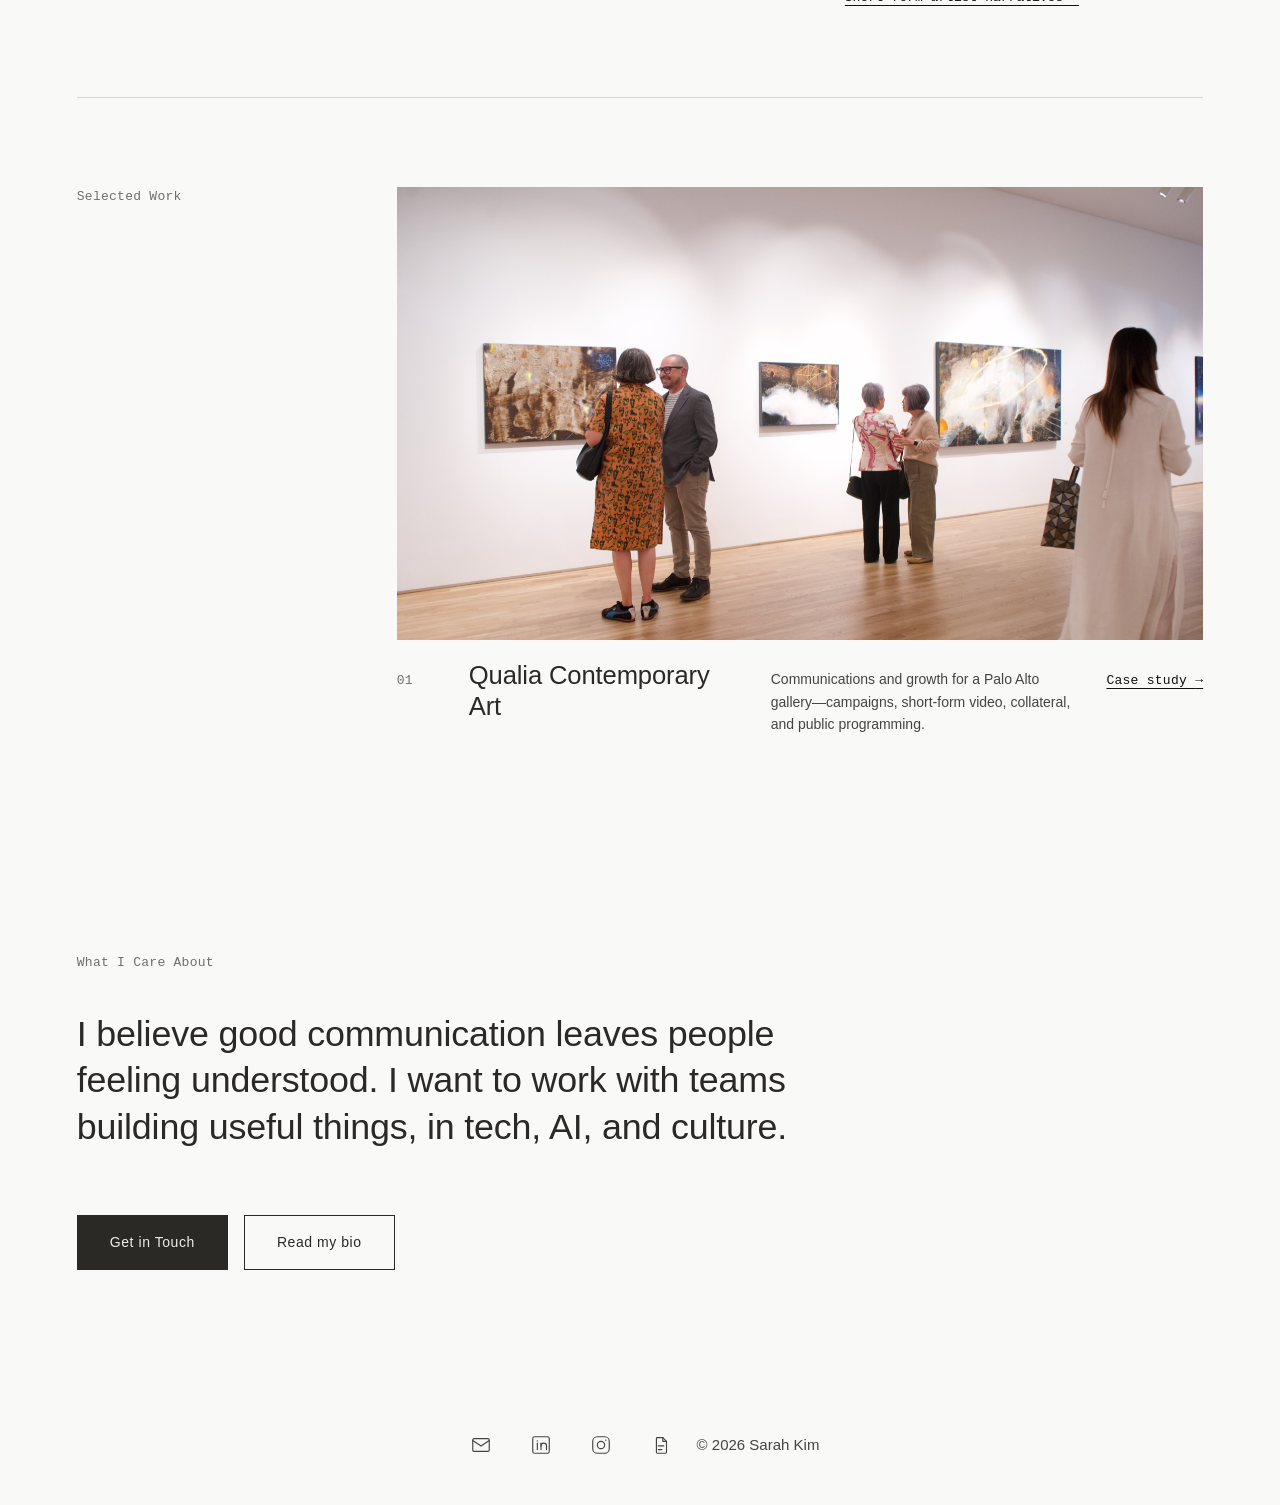
==== commit 968c999c: "bio and headliner changed for tech roles" ====
--- a/index.html
+++ b/index.html
@@ -8,7 +8,7 @@
   <link rel="preconnect" href="https://fonts.googleapis.com">
   <link rel="preconnect" href="https://fonts.gstatic.com" crossorigin>
   <link rel="stylesheet" href="https://fonts.googleapis.com/css2?family=Instrument+Serif:ital@1&display=swap">
-  <link rel="stylesheet" href="style.css?v=2026-10-15h">
+  <link rel="stylesheet" href="style.css?v=2026-10-15i">
 </head>
 <body data-nav-active="work">
   <div class="layout-wrapper">
@@ -92,7 +92,7 @@
       <section class="home-closing" aria-labelledby="home-closing-heading">
         <div class="home-closing__inner layout-container">
           <h2 class="home-label" id="home-closing-heading">What I Care About</h2>
-          <p class="home-closing__statement">I believe good communication leaves people feeling understood. I want to do that work for organizations in health, wellness, and culture.</p>
+          <p class="home-closing__statement">I believe good communication leaves people feeling understood. I want to work with teams building useful things, in tech, AI, and culture.</p>
           <div class="home-closing__actions">
             <a href="contact.html" class="home-closing__button home-closing__button--primary">Get in Touch</a>
             <a href="about/index.html" class="home-closing__button">Read my bio</a>
--- a/style.css
+++ b/style.css
@@ -869,7 +869,7 @@
 }
 
 .home-hero {
-  padding-top: clamp(8rem, 12vw, 11rem);
+  padding-top: clamp(6.5rem, 10vw, 9rem);
   padding-bottom: clamp(4rem, 9vw, 8rem);
   background-color: var(--color-hero-tint);
 }
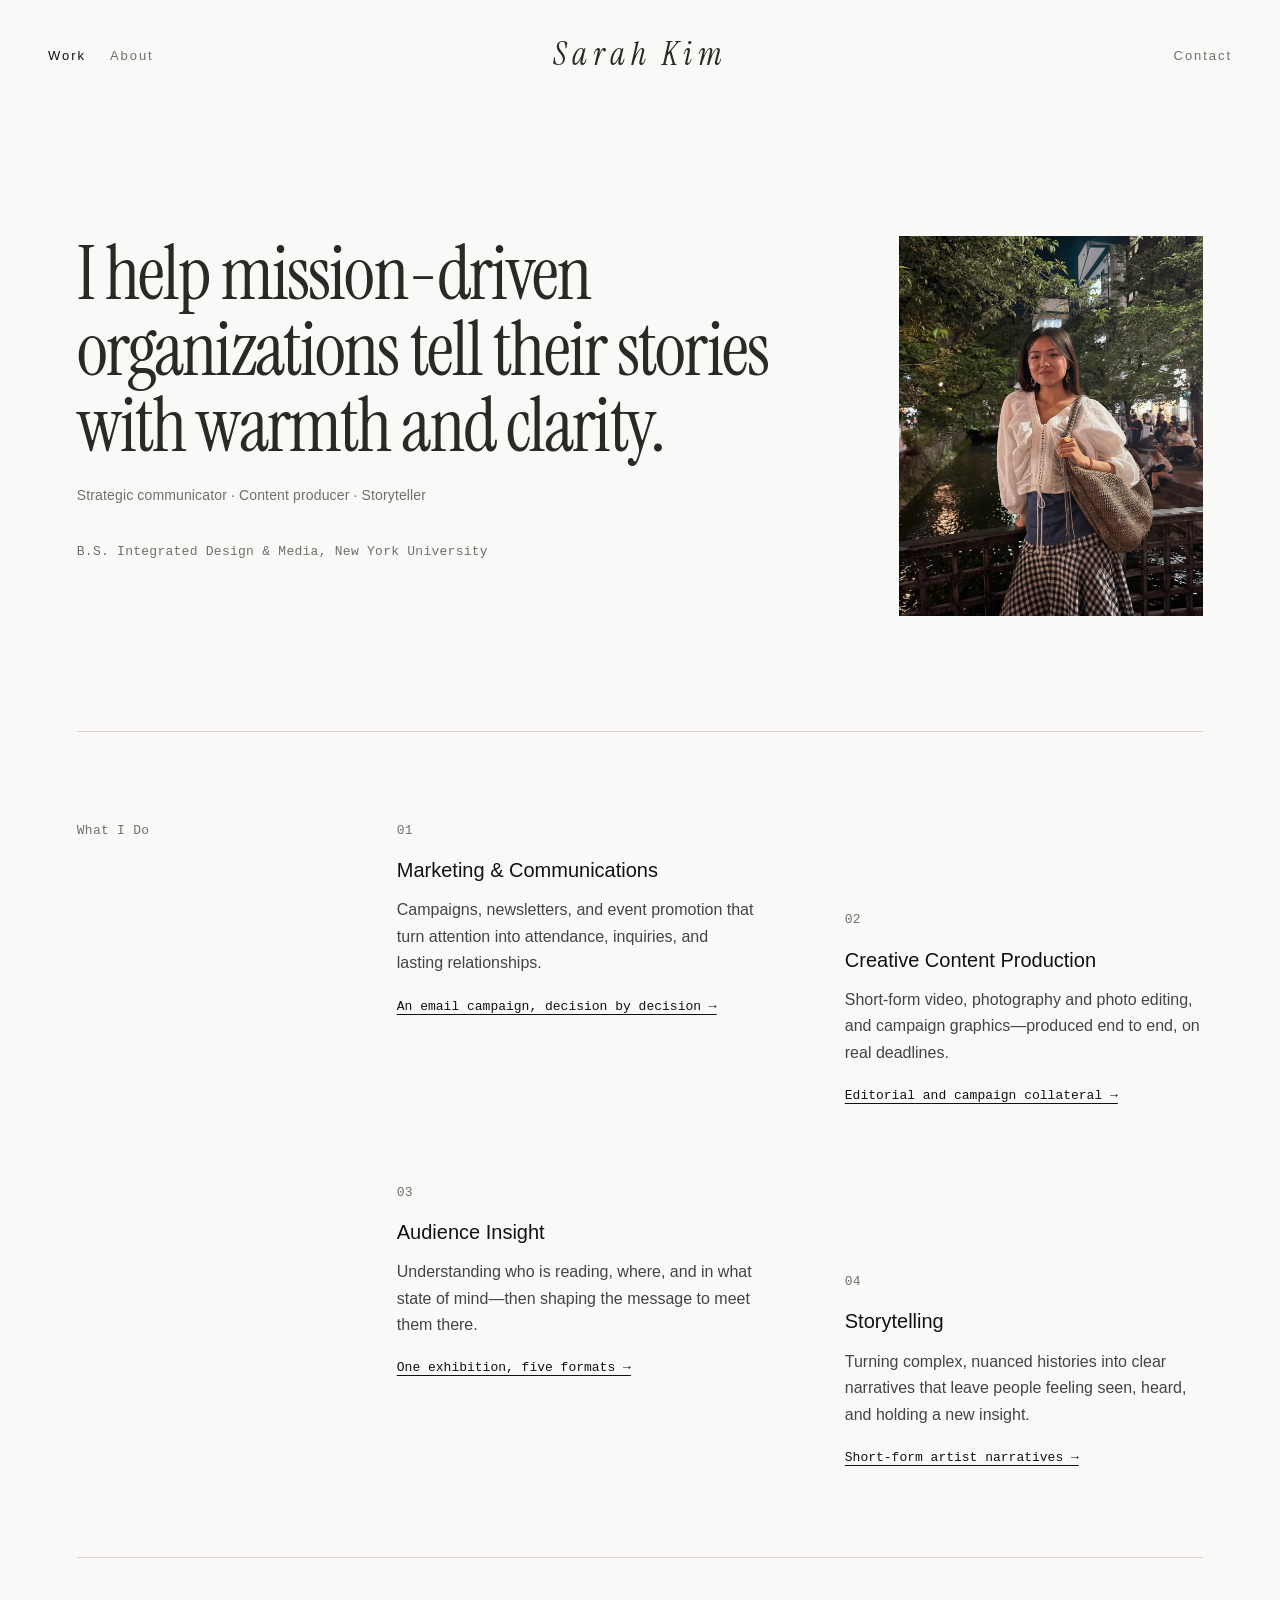
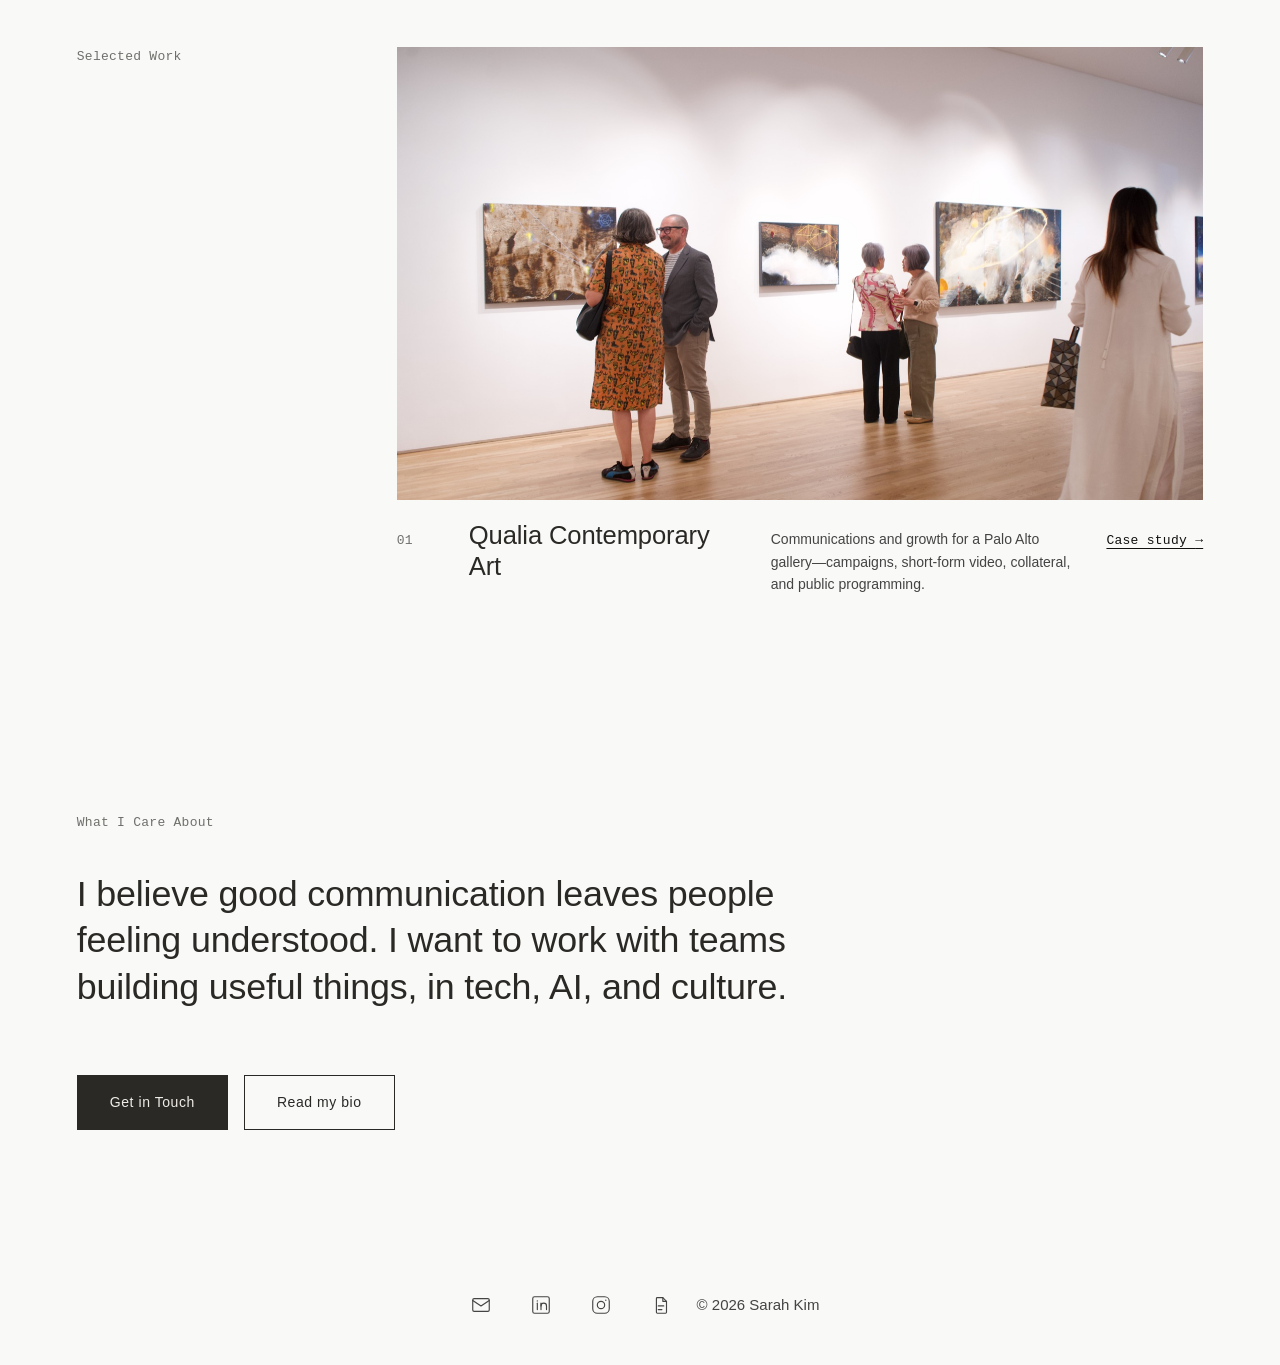
==== commit 4b1aceb1: "Enlarge the homepage headline and bring the portrait closer so the statement leads. Co-authored-by: " ====
--- a/index.html
+++ b/index.html
@@ -7,8 +7,8 @@
   <title>Sarah Kim</title>
   <link rel="preconnect" href="https://fonts.googleapis.com">
   <link rel="preconnect" href="https://fonts.gstatic.com" crossorigin>
-  <link rel="stylesheet" href="https://fonts.googleapis.com/css2?family=Instrument+Serif:ital@1&display=swap">
-  <link rel="stylesheet" href="style.css?v=2026-10-15i">
+  <link rel="stylesheet" href="https://fonts.googleapis.com/css2?family=Instrument+Serif:ital@0;1&display=swap">
+  <link rel="stylesheet" href="style.css?v=2026-10-19c">
 </head>
 <body data-nav-active="work">
   <div class="layout-wrapper">
--- a/style.css
+++ b/style.css
@@ -885,9 +885,9 @@
 
 .home-hero__body {
   display: grid;
-  grid-template-columns: minmax(0, 1.4fr) minmax(0, 1fr);
+  grid-template-columns: minmax(0, 1fr) auto;
   align-items: start;
-  gap: clamp(2.5rem, 6vw, 6rem);
+  gap: clamp(2.5rem, 3vw, 3.5rem);
   padding-top: 0;
 }
 
@@ -896,13 +896,13 @@
   flex-direction: column;
   align-items: flex-start;
   gap: 1.25rem;
+  min-width: 0;
   padding-bottom: 0.5rem;
 }
 
 .home-hero__figure {
   margin: 0;
-  width: 100%;
-  max-width: 26rem;
+  width: clamp(16rem, 24vw, 19rem);
   justify-self: end;
   aspect-ratio: 4 / 5;
   overflow: hidden;
@@ -919,11 +919,13 @@
 
 .home-hero__headline {
   margin: 0;
-  max-width: 16em;
-  font-size: var(--headline-size);
-  font-weight: var(--headline-weight);
-  line-height: var(--headline-line-height);
-  letter-spacing: var(--headline-letter-spacing);
+  max-width: 100%;
+  font-family: var(--font-serif);
+  font-size: clamp(3.4rem, 5.4vw + 0.35rem, 6.35rem);
+  font-weight: 400;
+  font-style: normal;
+  line-height: 1.02;
+  letter-spacing: -0.025em;
   color: var(--headline-color);
   text-wrap: balance;
 }
@@ -943,8 +945,8 @@
   }
 
   .home-hero__figure {
-    justify-self: start;
-    max-width: 20rem;
+    width: 100%;
+    justify-self: stretch;
     order: -1;
   }
 }
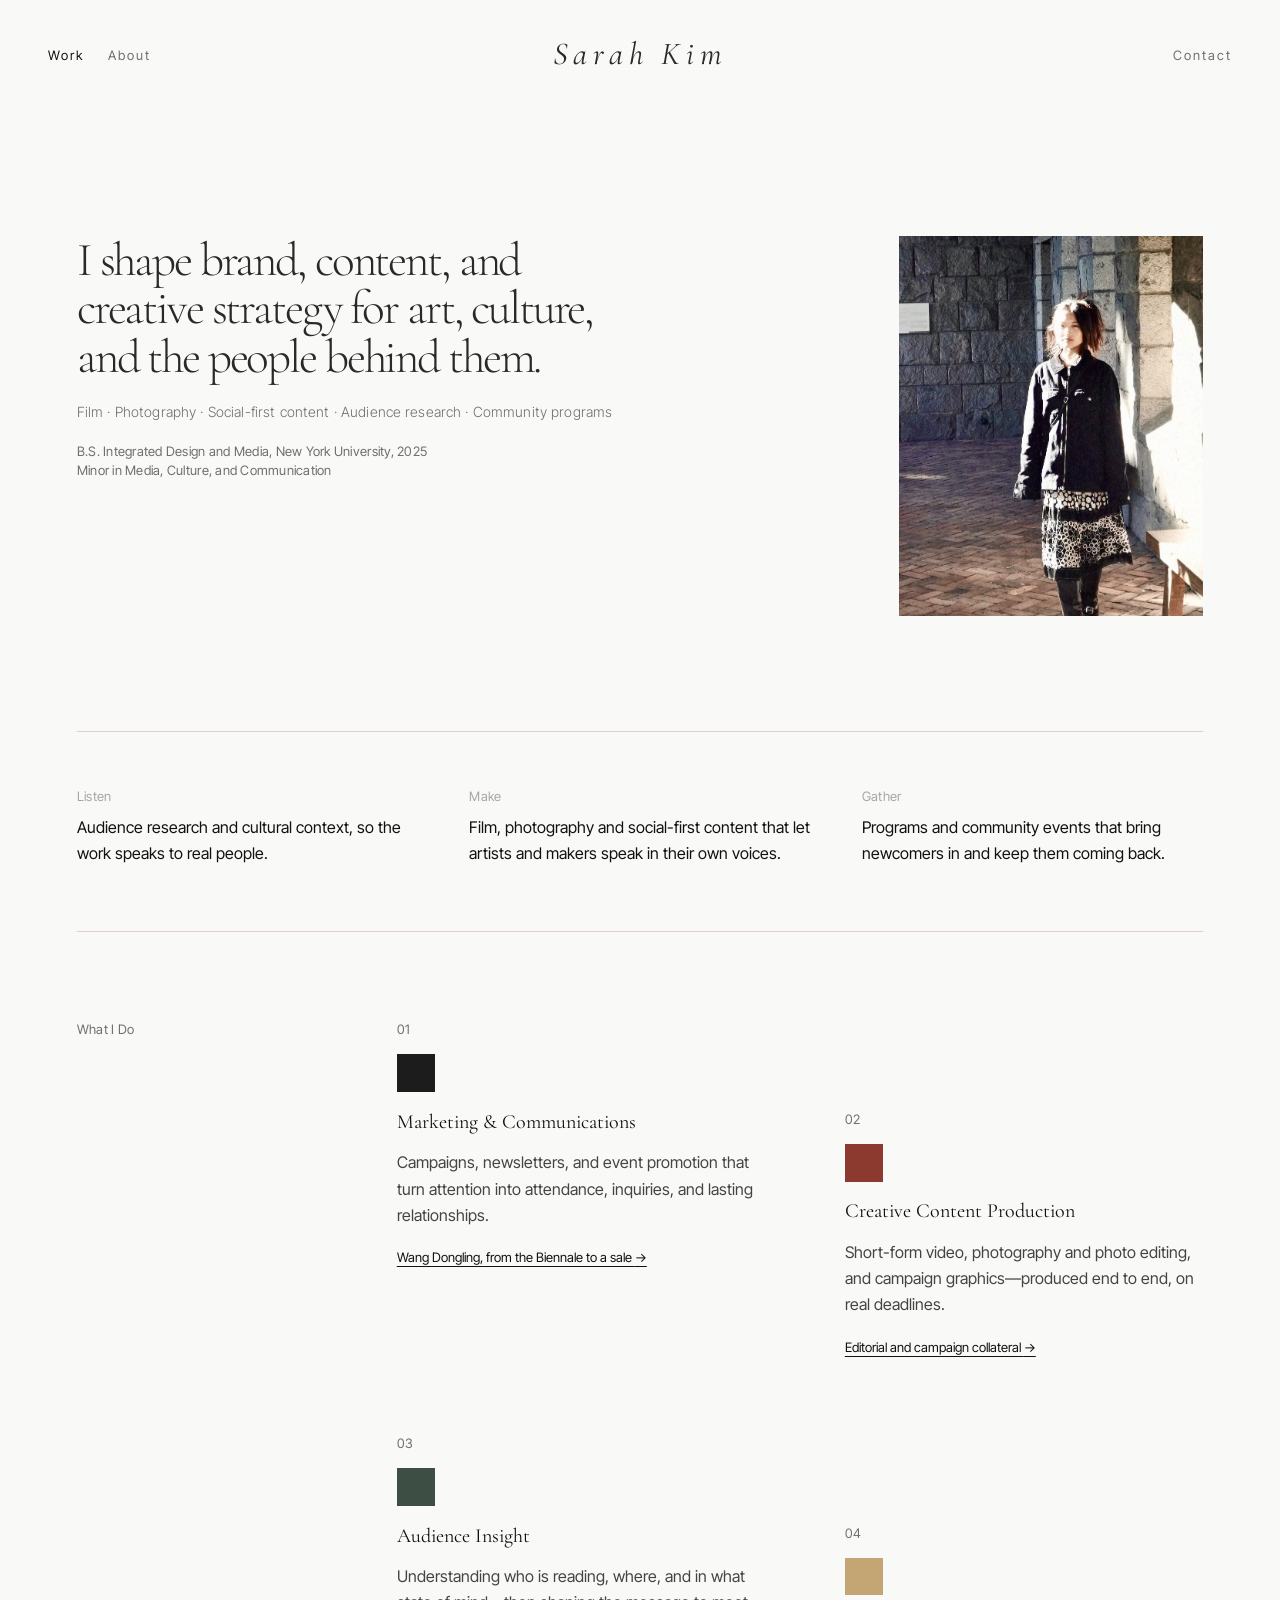
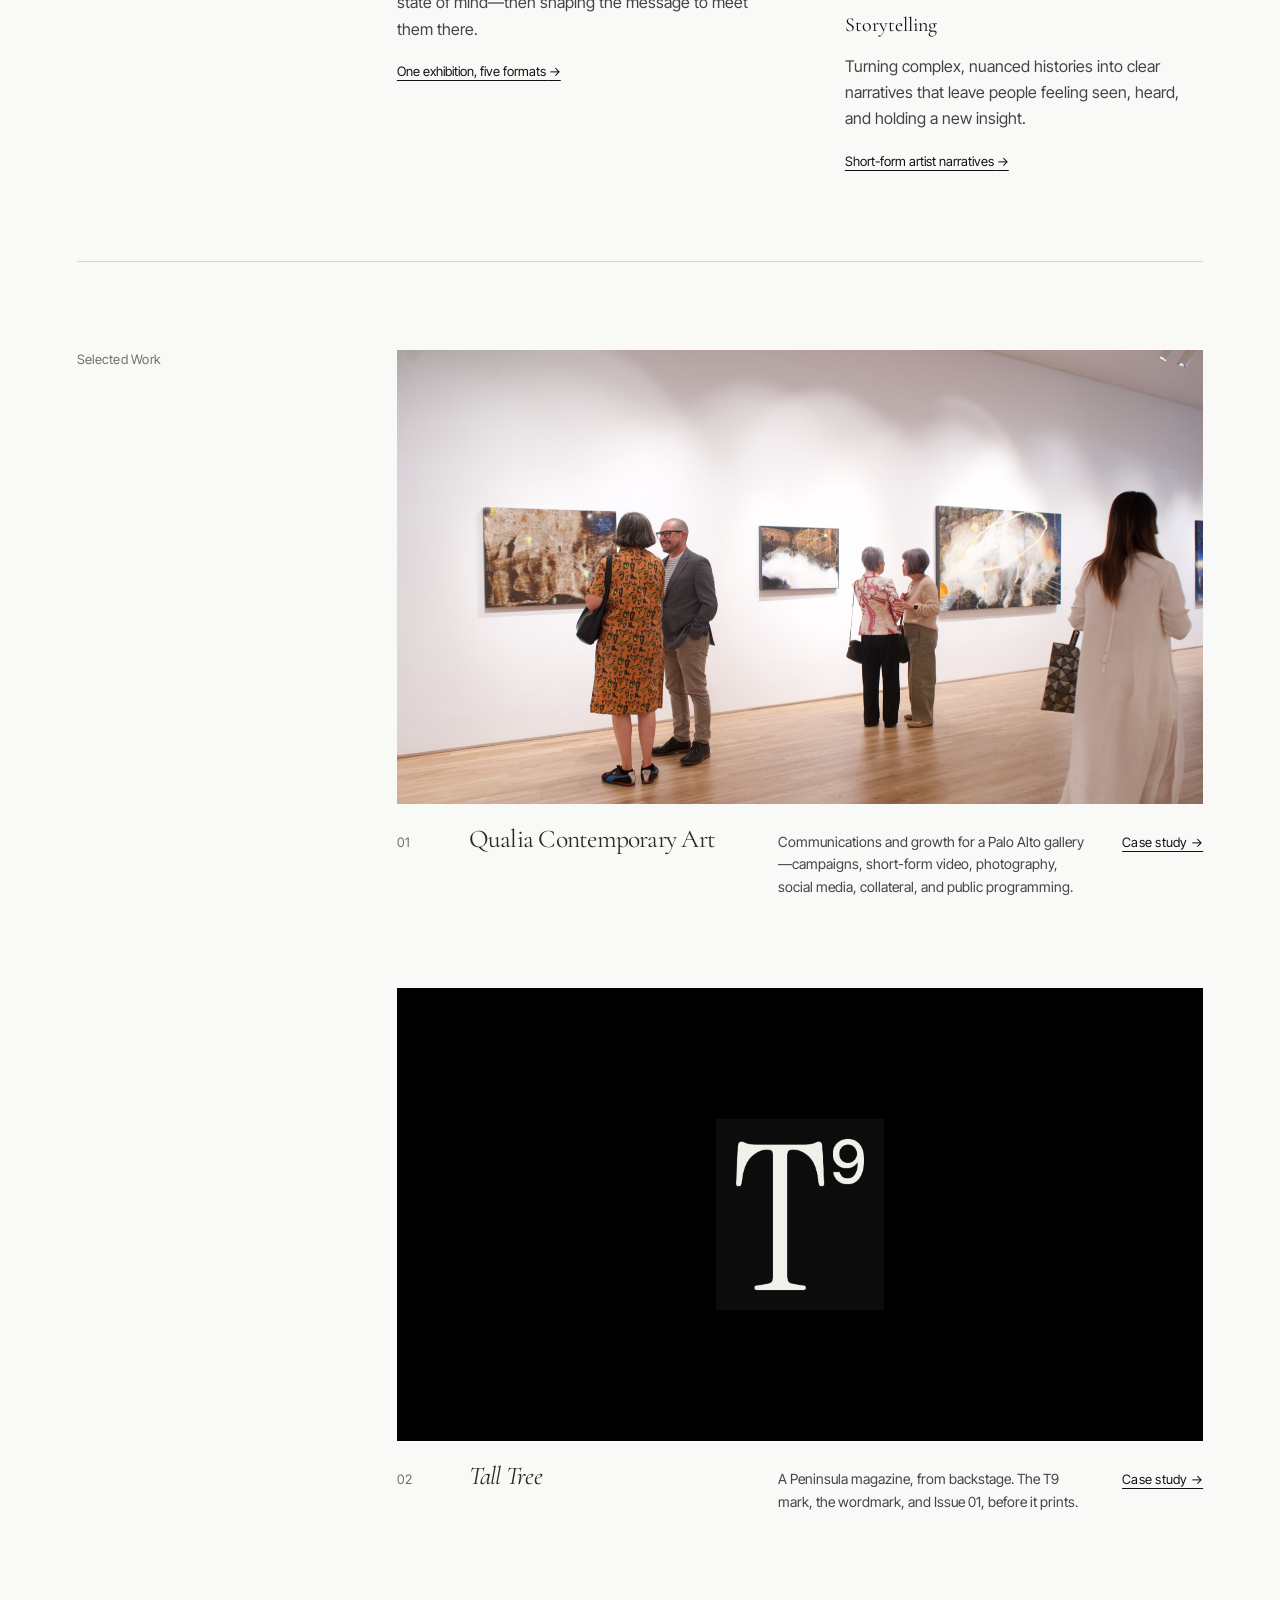
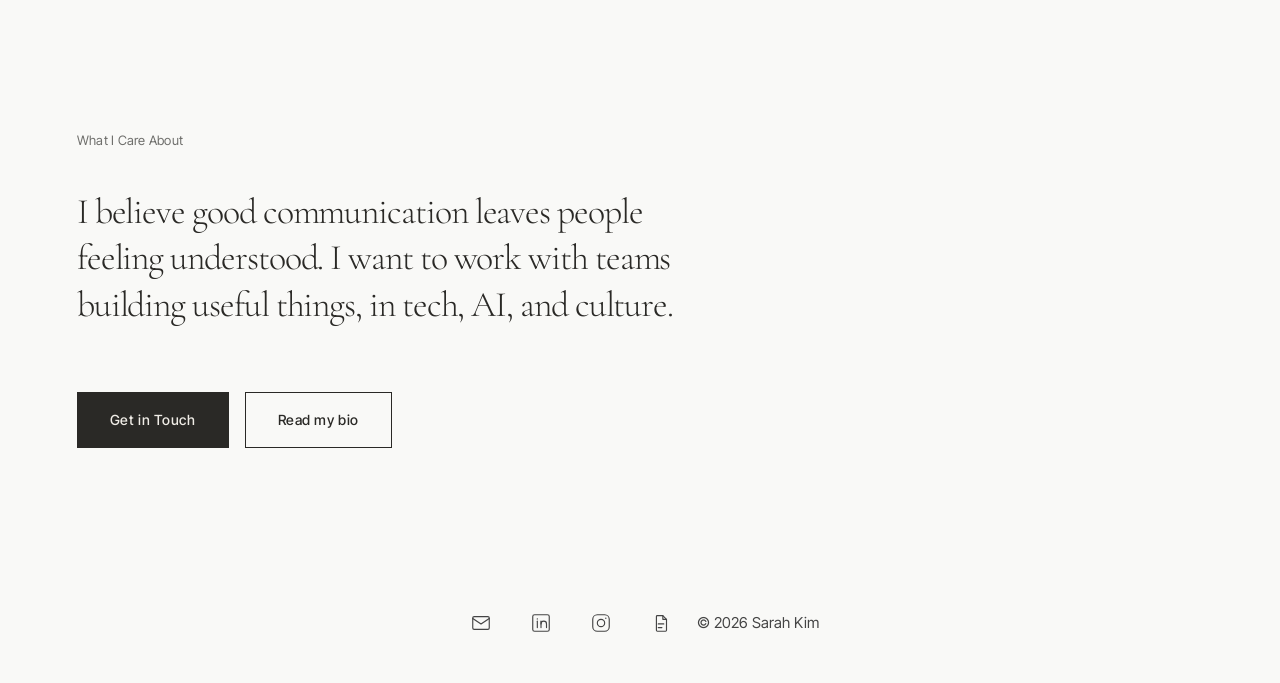
==== commit 23c404bd: "Publish the updated portfolio: homepage practice, About, Tall Tree, and the new resume. Co-authored-" ====
--- a/index.html
+++ b/index.html
@@ -3,12 +3,12 @@
 <head>
   <meta charset="UTF-8">
   <meta name="viewport" content="width=device-width, initial-scale=1.0">
-  <meta name="description" content="Sarah Kim — marketing, creative content production, audience insight, and storytelling for mission-driven organizations in health, culture, and human-centered design.">
+  <meta name="description" content="Sarah Kim — brand, content, and creative strategy for art, culture, and the people behind them.">
   <title>Sarah Kim</title>
   <link rel="preconnect" href="https://fonts.googleapis.com">
   <link rel="preconnect" href="https://fonts.gstatic.com" crossorigin>
-  <link rel="stylesheet" href="https://fonts.googleapis.com/css2?family=Instrument+Serif:ital@0;1&display=swap">
-  <link rel="stylesheet" href="style.css?v=2026-10-19c">
+  <link rel="stylesheet" href="https://fonts.googleapis.com/css2?family=Cormorant+Garamond:ital,wght@0,300;0,400;1,300;1,400&family=Inter+Tight:wght@400;500&display=swap">
+  <link rel="stylesheet" href="style.css?v=2026-11-04-silver">
 </head>
 <body data-nav-active="work">
   <div class="layout-wrapper">
@@ -21,21 +21,38 @@
       <section class="home-hero layout-container" aria-labelledby="home-hero-heading">
         <div class="home-hero__body">
           <div class="home-hero__text">
-            <h1 class="home-hero__headline" id="home-hero-heading">I help mission-driven organizations tell their stories with warmth and clarity.</h1>
-            <p class="home-hero__roles">Strategic communicator &middot; Content producer &middot; Storyteller</p>
-            <p class="home-label">B.S. Integrated Design &amp; Media, New York University</p>
+            <h1 class="home-hero__headline" id="home-hero-heading">I shape brand, content, and creative strategy for art, culture, and the people behind them.</h1>
+            <p class="home-hero__roles">Film &middot; Photography &middot; Social-first content &middot; Audience research &middot; Community programs</p>
+            <p class="home-label">B.S. Integrated Design and Media, New York University, 2025<br>Minor in Media, Culture, and Communication</p>
           </div>
           <figure class="home-hero__figure">
             <img
               class="home-hero__image"
-              src="media/web/me.jpg"
+              src="media/web/facetune.jpg"
               alt="Portrait of Sarah Kim"
-              width="768"
-              height="1024"
+              width="1231"
+              height="984"
               loading="eager"
             >
           </figure>
         </div>
+      </section>
+
+      <section class="home-practice layout-container" aria-label="Practice">
+        <ul class="home-practice__list">
+          <li class="home-practice__item">
+            <p class="home-label home-practice__label">Listen</p>
+            <p class="home-practice__text">Audience research and cultural context, so the work speaks to real people.</p>
+          </li>
+          <li class="home-practice__item">
+            <p class="home-label home-practice__label">Make</p>
+            <p class="home-practice__text">Film, photography and social-first content that let artists and makers speak in their own voices.</p>
+          </li>
+          <li class="home-practice__item">
+            <p class="home-label home-practice__label">Gather</p>
+            <p class="home-practice__text">Programs and community events that bring newcomers in and keep them coming back.</p>
+          </li>
+        </ul>
       </section>
 
       <section class="home-row home-row--tint layout-container" aria-labelledby="home-capabilities-heading">
@@ -43,24 +60,28 @@
         <div class="home-capabilities__grid">
           <article class="home-capability">
             <p class="home-label">01</p>
+            <span class="home-capability__swatch home-capability__swatch--1" aria-hidden="true"></span>
             <h3 class="home-capability__title">Marketing &amp; Communications</h3>
             <p class="home-capability__text">Campaigns, newsletters, and event promotion that turn attention into attendance, inquiries, and lasting relationships.</p>
-            <a class="home-capability__link" href="qualia-digital-archive.html#case-feature-heading">An email campaign, decision by decision <span aria-hidden="true">→</span></a>
+            <a class="home-capability__link" href="qualia-digital-archive.html#case-feature-heading">Wang Dongling, from the Biennale to a sale <span aria-hidden="true">→</span></a>
           </article>
           <article class="home-capability">
             <p class="home-label">02</p>
+            <span class="home-capability__swatch home-capability__swatch--2" aria-hidden="true"></span>
             <h3 class="home-capability__title">Creative Content Production</h3>
             <p class="home-capability__text">Short-form video, photography and photo editing, and campaign graphics&mdash;produced end to end, on real deadlines.</p>
             <a class="home-capability__link" href="qualia-digital-archive.html#pillar-collateral">Editorial and campaign collateral <span aria-hidden="true">→</span></a>
           </article>
           <article class="home-capability">
             <p class="home-label">03</p>
+            <span class="home-capability__swatch home-capability__swatch--3" aria-hidden="true"></span>
             <h3 class="home-capability__title">Audience Insight</h3>
             <p class="home-capability__text">Understanding who is reading, where, and in what state of mind&mdash;then shaping the message to meet them there.</p>
             <a class="home-capability__link" href="qualia-digital-archive.html#case-channels-heading">One exhibition, five formats <span aria-hidden="true">→</span></a>
           </article>
           <article class="home-capability">
             <p class="home-label">04</p>
+            <span class="home-capability__swatch home-capability__swatch--4" aria-hidden="true"></span>
             <h3 class="home-capability__title">Storytelling</h3>
             <p class="home-capability__text">Turning complex, nuanced histories into clear narratives that leave people feeling seen, heard, and holding a new insight.</p>
             <a class="home-capability__link" href="qualia-digital-archive.html#pillar-video">Short-form artist narratives <span aria-hidden="true">→</span></a>
@@ -70,23 +91,42 @@
 
       <section class="home-row layout-container" id="work" aria-labelledby="home-work-heading">
         <h2 class="home-label" id="home-work-heading">Selected Work</h2>
-        <a class="home-work__item" href="qualia-digital-archive.html">
-          <figure class="home-work__media">
-            <img
-              src="media/web/younheeopening.jpg"
-              alt="Guests in conversation at an exhibition opening at Qualia Contemporary Art"
-              width="1024"
-              height="682"
-              loading="lazy"
-            >
-          </figure>
-          <div class="home-work__caption">
-            <p class="home-label">01</p>
-            <h3 class="home-work__title">Qualia Contemporary Art</h3>
-            <p class="home-work__summary">Communications and growth for a Palo Alto gallery&mdash;campaigns, short-form video, collateral, and public programming.</p>
-            <p class="home-label home-work__cta">Case study <span aria-hidden="true">→</span></p>
-          </div>
-        </a>
+        <div class="home-work__list">
+          <a class="home-work__item" href="qualia-digital-archive.html">
+            <figure class="home-work__media">
+              <img
+                src="media/web/younheeopening.jpg"
+                alt="Guests in conversation at an exhibition opening at Qualia Contemporary Art"
+                width="1024"
+                height="682"
+                loading="lazy"
+              >
+            </figure>
+            <div class="home-work__caption">
+              <p class="home-label">01</p>
+              <h3 class="home-work__title">Qualia Contemporary Art</h3>
+              <p class="home-work__summary">Communications and growth for a Palo Alto gallery&mdash;campaigns, short-form video, photography, social media, collateral, and public programming.</p>
+              <p class="home-label home-work__cta">Case study <span aria-hidden="true">→</span></p>
+            </div>
+          </a>
+          <a class="home-work__item" href="tall-tree.html">
+            <figure class="home-work__media home-work__media--night">
+              <img
+                src="media/Tall-Tree-Brand-Kit-v2/01-logos/mark-T9-white-on-black.png"
+                alt="Tall Tree mark: a cream serif T with a raised 9 on black"
+                width="1010"
+                height="1147"
+                loading="lazy"
+              >
+            </figure>
+            <div class="home-work__caption">
+              <p class="home-label">02</p>
+              <h3 class="home-work__title home-work__title--publication">Tall Tree</h3>
+              <p class="home-work__summary">A Peninsula magazine, from backstage. The T9 mark, the wordmark, and Issue 01, before it prints.</p>
+              <p class="home-label home-work__cta">Case study <span aria-hidden="true">→</span></p>
+            </div>
+          </a>
+        </div>
       </section>
 
       <section class="home-closing" aria-labelledby="home-closing-heading">
@@ -111,6 +151,6 @@
   </div>
   <script src="js/site-root.js"></script>
   <script src="js/nav.js?v=2026-09-25"></script>
-  <script src="js/footer-contacts.js?v=2026-09-25"></script>
+  <script src="js/footer-contacts.js?v=2026-11-04-resume"></script>
 </body>
 </html>
--- a/style.css
+++ b/style.css
@@ -23,16 +23,16 @@
   --color-link: var(--link-color);
 
   /* Typography */
-  --font-family: "Helvetica Neue", Helvetica, Arial, sans-serif;
-  --font-sans: "Helvetica Neue", Helvetica, Arial, sans-serif;
-  --font-mono: "SF Mono", ui-monospace, Menlo, Consolas, monospace;
-  --font-serif: "Instrument Serif", "Iowan Old Style", Georgia, serif;
+  --font-family: "Inter Tight", system-ui, sans-serif;
+  --font-sans: "Inter Tight", system-ui, sans-serif;
+  --font-mono: var(--font-sans);
+  --font-serif: "Cormorant Garamond", Georgia, serif;
   --color-hero-tint: var(--bg-color);
   --color-section-tint: var(--bg-color);
   --headline-size: clamp(1.75rem, 3.2vw, 2.75rem);
   --headline-weight: 300;
   --headline-line-height: 1.25;
-  --headline-letter-spacing: -0.005em;
+  --headline-letter-spacing: -0.03em;
   --headline-color: #2a2926;
   --font-weight-body: 400;
   --font-weight-display: 400;
@@ -391,6 +391,7 @@
   display: flex;
   flex-direction: column;
   gap: 0.6rem;
+  overflow: hidden;
 }
 
 .about-portrait__image {
@@ -399,7 +400,7 @@
   aspect-ratio: 4 / 5;
   height: auto;
   object-fit: cover;
-  object-position: center 35%;
+  object-position: center center;
 }
 
 .about-portrait__caption {
@@ -424,6 +425,7 @@
 
 .about-title {
   margin: 0 0 0.5rem;
+  font-family: var(--font-serif);
   font-size: var(--headline-size);
   font-weight: var(--headline-weight);
   line-height: var(--headline-line-height);
@@ -464,6 +466,7 @@
 
 .about-skills__title {
   margin: 0.25rem 0 0;
+  font-family: var(--font-serif);
   font-size: 1.0625rem;
   font-weight: 400;
   line-height: 1.3;
@@ -829,6 +832,7 @@
   padding: 1.25rem 2rem;
   font-family: var(--font-sans);
   font-size: 0.875rem;
+  font-weight: 500;
   line-height: 1.3;
   letter-spacing: 0.06em;
   color: var(--color-text);
@@ -914,24 +918,24 @@
   width: 100%;
   height: 100%;
   object-fit: cover;
-  object-position: center 30%;
+  object-position: 68% center;
 }
 
 .home-hero__headline {
   margin: 0;
-  max-width: 100%;
+  max-width: 14em;
   font-family: var(--font-serif);
-  font-size: clamp(3.4rem, 5.4vw + 0.35rem, 6.35rem);
-  font-weight: 400;
+  font-size: clamp(2.35rem, 3.2vw + 0.4rem, 4.15rem);
+  font-weight: 300;
   font-style: normal;
   line-height: 1.02;
-  letter-spacing: -0.025em;
+  letter-spacing: -0.045em;
   color: var(--headline-color);
   text-wrap: balance;
 }
 
 .home-hero__roles {
-  margin: 0 0 1rem;
+  margin: 0;
   font-size: 0.875rem;
   font-weight: 300;
   line-height: 1.5;
@@ -949,6 +953,50 @@
     justify-self: stretch;
     order: -1;
   }
+}
+
+.home-practice {
+  position: relative;
+  padding-top: clamp(2.25rem, 4.5vw, 3.5rem);
+  padding-bottom: clamp(2.5rem, 5vw, 4rem);
+}
+
+.home-practice::before {
+  content: "";
+  position: absolute;
+  top: 0;
+  left: var(--layout-padding-x);
+  right: var(--layout-padding-x);
+  border-top: 1px solid var(--color-line-warm);
+}
+
+.home-practice__list {
+  display: grid;
+  grid-template-columns: repeat(3, minmax(0, 1fr));
+  gap: clamp(1.75rem, 4vw, 3.5rem);
+  margin: 0;
+  padding: 0;
+  list-style: none;
+}
+
+.home-practice__item {
+  display: flex;
+  flex-direction: column;
+  gap: 0.55rem;
+  min-width: 0;
+}
+
+.home-practice__label {
+  color: #a7a7a4;
+}
+
+.home-practice__text {
+  margin: 0;
+  font-family: var(--font-sans);
+  font-size: 1rem;
+  font-weight: 400;
+  line-height: 1.6;
+  color: var(--color-text);
 }
 
 .home-row {
@@ -1000,8 +1048,38 @@
   max-width: 28rem;
 }
 
+.home-capability__swatch {
+  display: block;
+  width: 1cm;
+  height: 1cm;
+  min-width: 1cm;
+  max-width: 1cm;
+  min-height: 1cm;
+  max-height: 1cm;
+  flex: 0 0 1cm;
+  align-self: flex-start;
+  border-radius: 0;
+}
+
+.home-capability__swatch--1 {
+  background-color: #1c1c1c;
+}
+
+.home-capability__swatch--2 {
+  background-color: #8c3a2f;
+}
+
+.home-capability__swatch--3 {
+  background-color: #3d4f45;
+}
+
+.home-capability__swatch--4 {
+  background-color: #c4a574;
+}
+
 .home-capability__title {
   margin: 0.15rem 0 0;
+  font-family: var(--font-serif);
   font-size: 1.25rem;
   font-weight: 400;
   line-height: 1.3;
@@ -1032,6 +1110,12 @@
   opacity: 0.6;
 }
 
+.home-work__list {
+  display: flex;
+  flex-direction: column;
+  gap: clamp(3.5rem, 7vw, 6rem);
+}
+
 .home-work__item {
   display: flex;
   flex-direction: column;
@@ -1040,6 +1124,15 @@
   text-decoration: none;
 }
 
+.home-work__title--publication,
+.case-hero--publication .case-hero__title {
+  font-style: italic;
+}
+
+.home-work__media--brief img {
+  object-position: center 30%;
+}
+
 .home-work__media {
   margin: 0;
   overflow: hidden;
@@ -1053,6 +1146,25 @@
   height: 100%;
   object-fit: cover;
   transition: transform 1.2s cubic-bezier(0.2, 0.7, 0.2, 1);
+}
+
+.home-work__media--lockup img,
+.home-work__media--night img {
+  object-fit: contain;
+}
+
+.home-work__media--night {
+  display: flex;
+  align-items: center;
+  justify-content: center;
+  background-color: #000;
+}
+
+.home-work__media--night img {
+  width: auto;
+  height: 42%;
+  max-width: 42%;
+  object-fit: contain;
 }
 
 .home-work__item:hover .home-work__media img {
@@ -1068,8 +1180,9 @@
 
 .home-work__title {
   margin: 0;
+  font-family: var(--font-serif);
   font-size: clamp(1.25rem, 2vw, 1.625rem);
-  font-weight: var(--headline-weight);
+  font-weight: 400;
   line-height: 1.2;
   letter-spacing: var(--headline-letter-spacing);
   color: var(--headline-color);
@@ -1102,10 +1215,12 @@
 .home-closing__statement {
   margin: clamp(1.5rem, 3vw, 2.5rem) 0 clamp(2.5rem, 5vw, 4rem);
   max-width: 22em;
+  font-family: var(--font-serif);
   font-size: clamp(1.5rem, 2.8vw, 2.25rem);
   font-weight: 300;
+  font-style: normal;
   line-height: 1.3;
-  letter-spacing: -0.005em;
+  letter-spacing: -0.03em;
   text-wrap: balance;
 }
 
@@ -1120,6 +1235,7 @@
   padding: 1.1rem 2rem;
   font-family: var(--font-sans);
   font-size: 0.875rem;
+  font-weight: 500;
   line-height: 1.3;
   letter-spacing: 0.04em;
   color: #2a2926;
@@ -1164,6 +1280,11 @@
   .home-work__summary,
   .home-work__cta {
     grid-column: 2;
+  }
+
+  .home-practice__list {
+    grid-template-columns: 1fr;
+    gap: 1.75rem;
   }
 }
 
@@ -2092,7 +2213,7 @@
 
 .case-hero__title {
   margin: 0;
-  font-family: var(--font-sans);
+  font-family: var(--font-serif);
   font-size: var(--headline-size);
   font-weight: var(--headline-weight);
   line-height: var(--headline-line-height);
@@ -2129,6 +2250,21 @@
   object-fit: cover;
 }
 
+.case-hero__media--lockup img {
+  width: 100%;
+  height: auto;
+  aspect-ratio: 2694 / 921;
+  object-fit: contain;
+}
+
+.case-hero__media--wide img {
+  width: 100%;
+  height: auto;
+  aspect-ratio: 2694 / 921;
+  object-fit: cover;
+  object-position: center 51%;
+}
+
 .case-hero__media-caption {
   font-family: var(--font-mono);
   font-size: 0.8125rem;
@@ -2152,6 +2288,7 @@
 
 .case-metrics__value {
   margin: 0;
+  font-family: var(--font-serif);
   font-size: clamp(1.5rem, 2.5vw, 2rem);
   font-weight: var(--headline-weight);
   line-height: 1.1;
@@ -2270,6 +2407,7 @@
 
 .case-pillar__title {
   margin: 0;
+  font-family: var(--font-serif);
   font-size: 1.0625rem;
   font-weight: var(--font-weight-display);
   letter-spacing: 0.08em;
@@ -2493,6 +2631,7 @@
 
 .case-docs__title {
   margin: 0;
+  font-family: var(--font-serif);
   font-size: 1.0625rem;
   font-weight: var(--font-weight-display);
   letter-spacing: 0.08em;
@@ -2600,6 +2739,11 @@
 
   .case-hero__media img {
     aspect-ratio: 4 / 3;
+  }
+
+  .case-hero__media--lockup img,
+  .case-hero__media--wide img {
+    aspect-ratio: 2694 / 921;
   }
 
   .case-channels__media,
@@ -2663,6 +2807,7 @@
 .contact-headline {
   margin: 0 0 clamp(3rem, 6vw, 5rem);
   max-width: 36rem;
+  font-family: var(--font-serif);
   font-size: var(--headline-size);
   font-weight: var(--headline-weight);
   line-height: var(--headline-line-height);
@@ -2758,6 +2903,7 @@
   padding: 1rem 4rem;
   font-family: var(--font-sans);
   font-size: 0.875rem;
+  font-weight: 500;
   letter-spacing: 0.08em;
   color: var(--color-bg);
   background-color: var(--color-text);
@@ -2819,6 +2965,42 @@
 
 .site-footer__copy {
   margin: 0;
+}
+
+/* Tall Tree — night ground, cream type. Scoped to that page. */
+body.page-night {
+  --bg-color: #0c0c0c;
+  --text-color: #f2f0eb;
+  --link-color: #f2f0eb;
+  --nav-link-color: #f2f0eb;
+  --color-bg: #0c0c0c;
+  --color-text: #f2f0eb;
+  --color-text-muted: #c9c4bb;
+  --color-nav-muted: #9c978f;
+  --color-border: rgba(242, 240, 235, 0.18);
+  --color-line-warm: rgba(242, 240, 235, 0.18);
+  --color-accent: #f2f0eb;
+  --color-link: #f2f0eb;
+  --color-hero-tint: #0c0c0c;
+  --color-section-tint: #0c0c0c;
+  --headline-color: #f2f0eb;
+  background-color: #0c0c0c;
+  color: #f2f0eb;
+  color-scheme: dark;
+}
+
+body.page-night ::selection {
+  background-color: #f2f0eb;
+  color: #0c0c0c;
+}
+
+/* Tall Tree intro only — Qualia shares .case-context__intent. */
+body.page-night .case-context__intent {
+  max-width: 39.5rem;
+}
+
+body.page-night .case-context__intent p + p {
+  margin-top: 1.125rem;
 }
 
 /* ==========================================================================
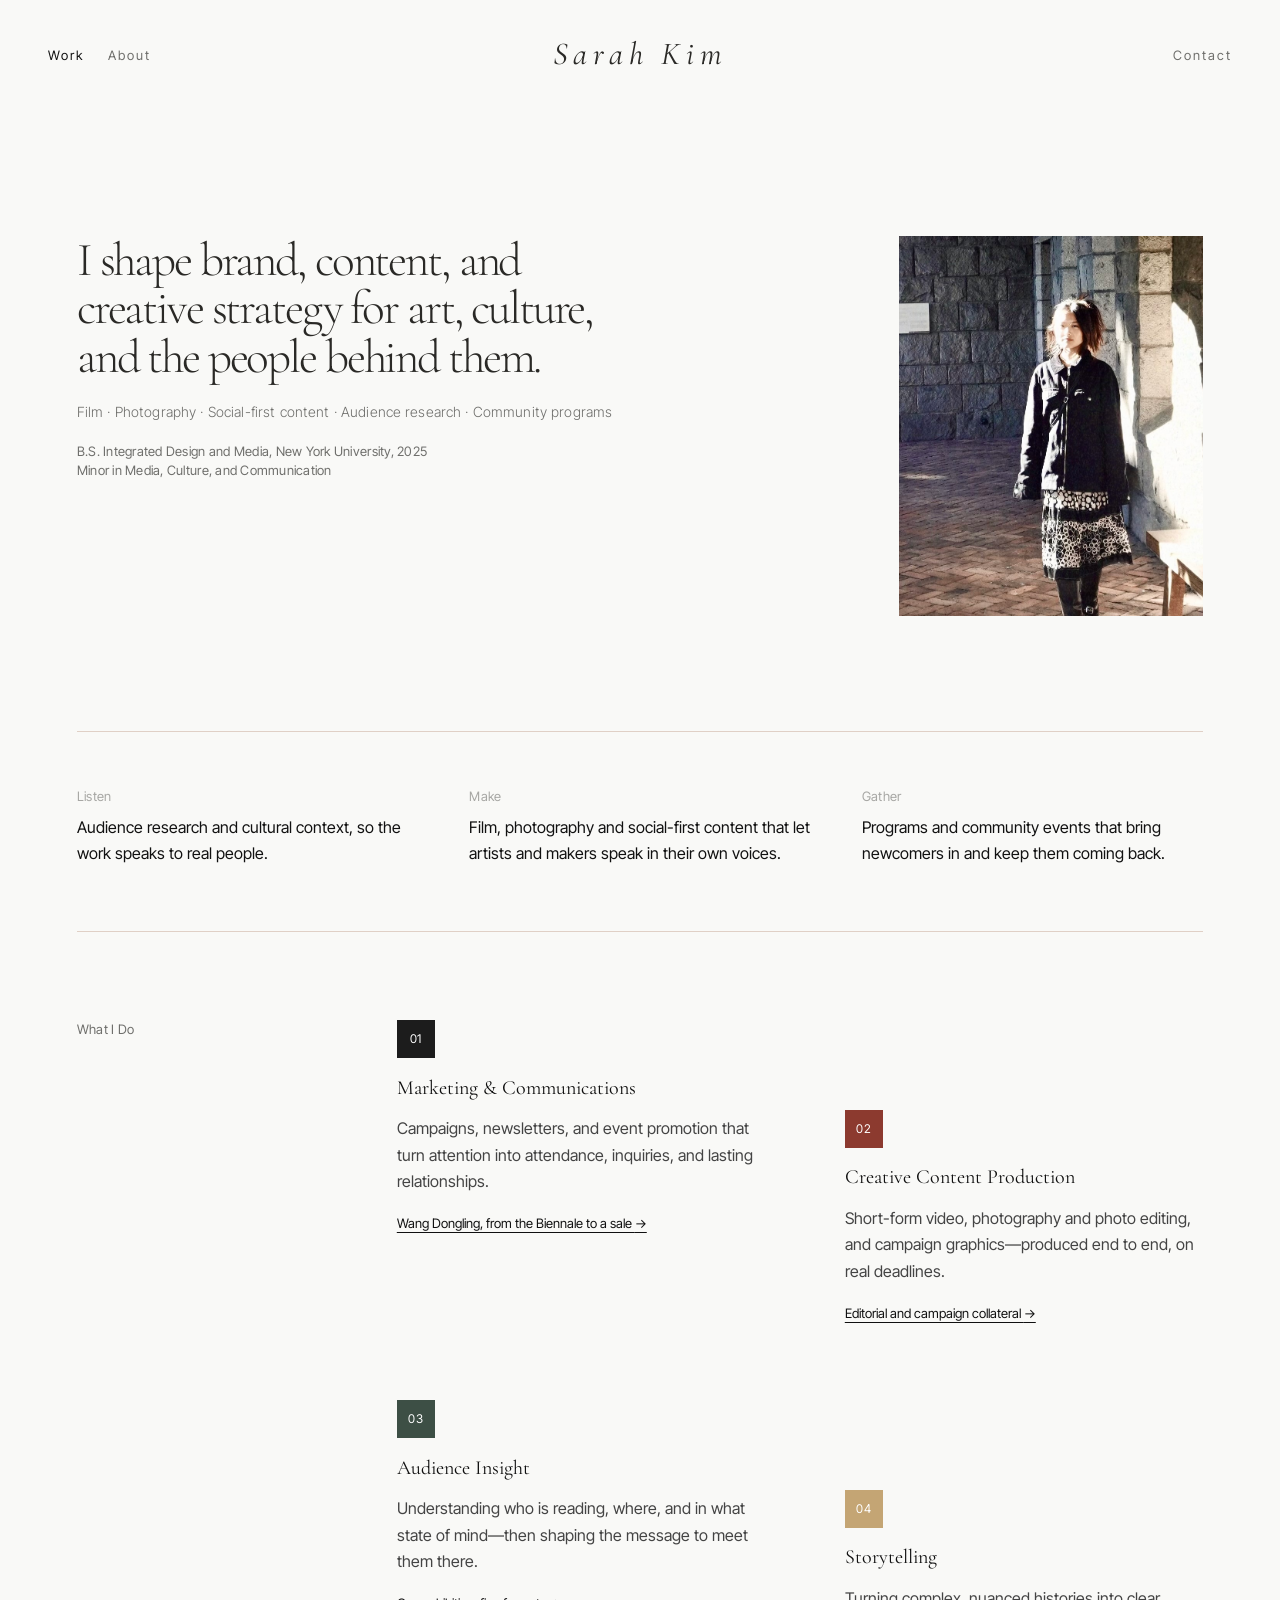
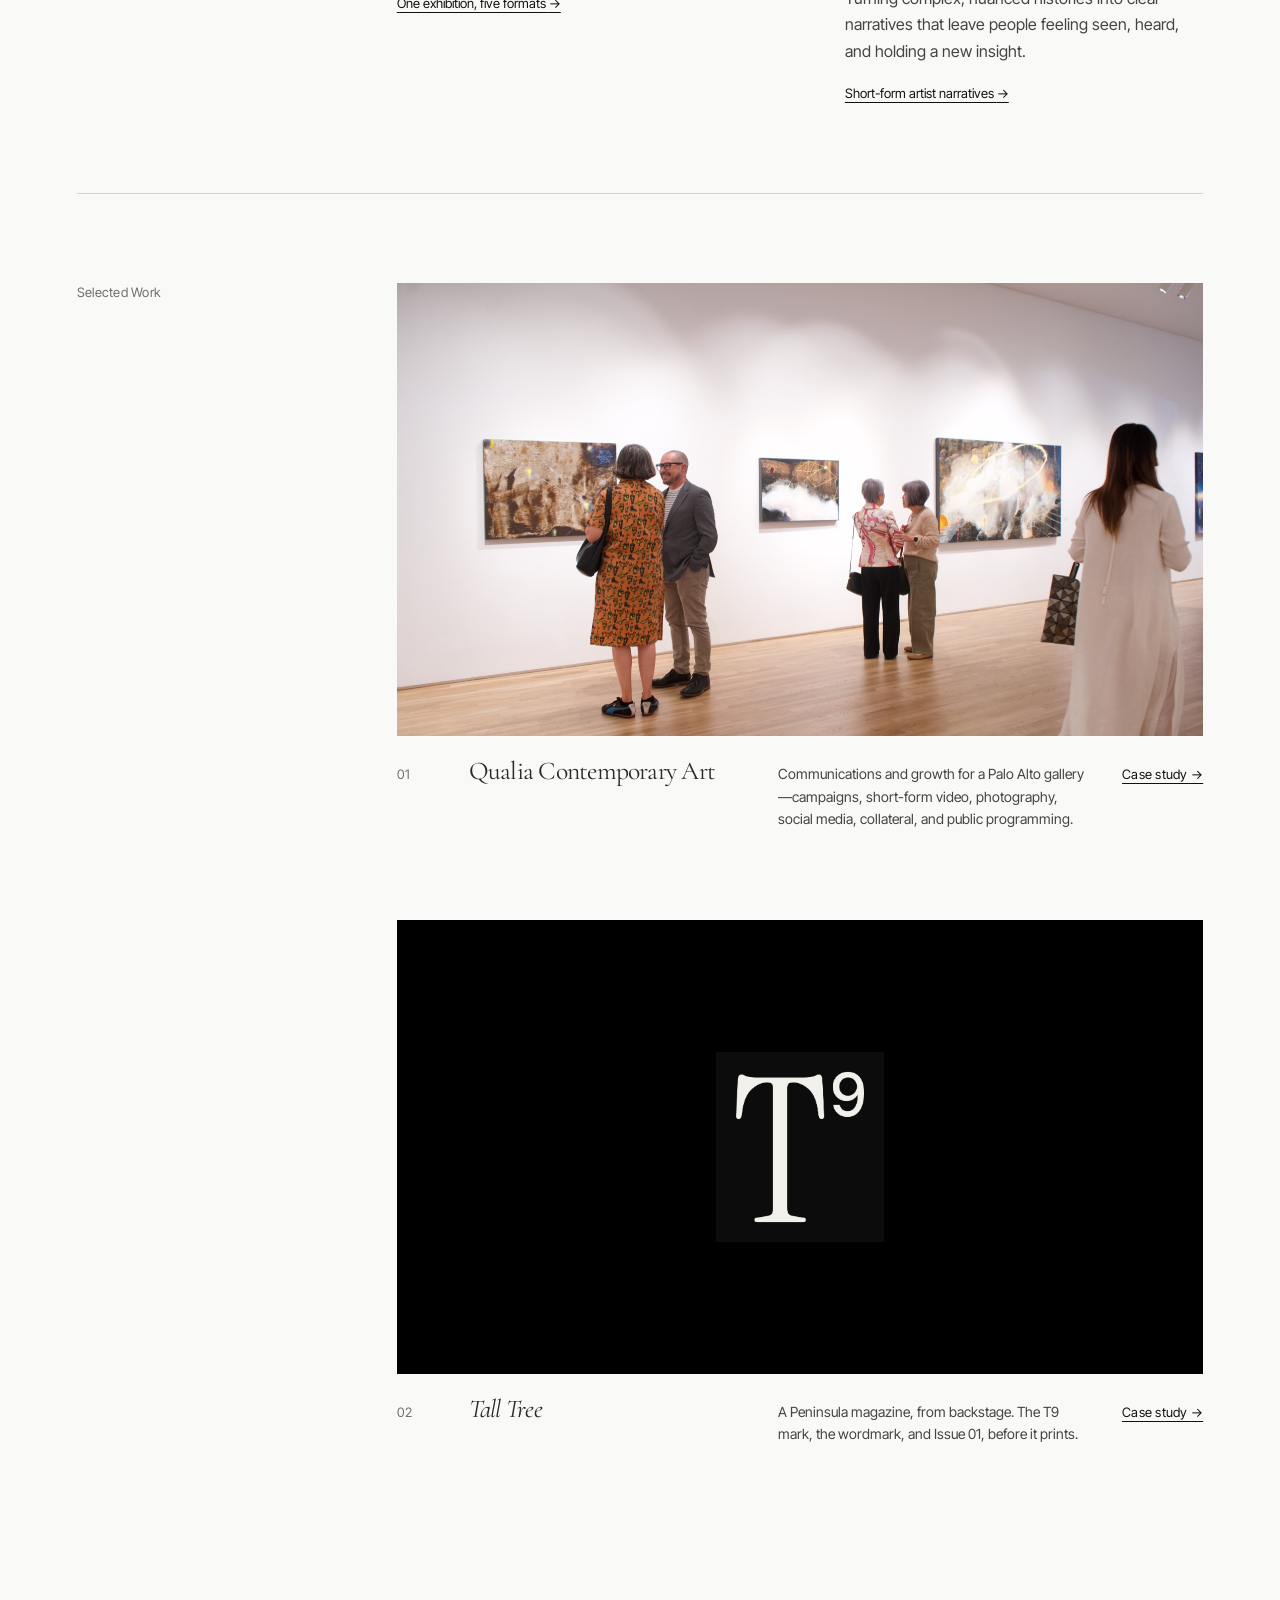
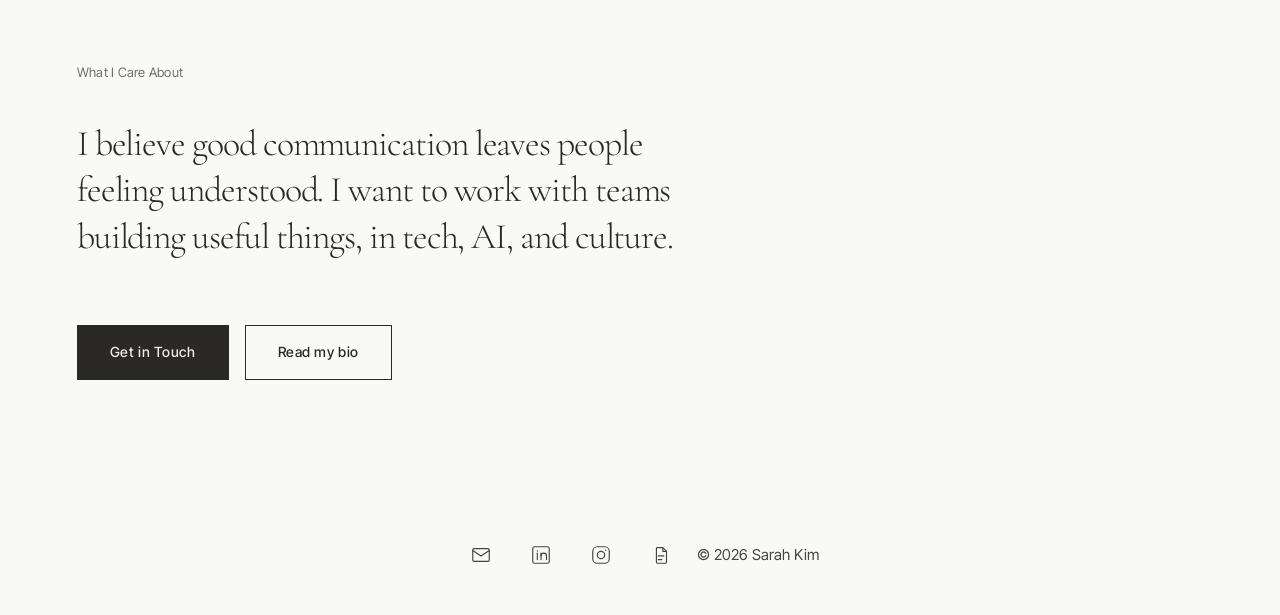
==== commit e21c4ba3: "Link the portfolio images to their posts and make the projects easier to move between. The homepage " ====
--- a/index.html
+++ b/index.html
@@ -8,7 +8,7 @@
   <link rel="preconnect" href="https://fonts.googleapis.com">
   <link rel="preconnect" href="https://fonts.gstatic.com" crossorigin>
   <link rel="stylesheet" href="https://fonts.googleapis.com/css2?family=Cormorant+Garamond:ital,wght@0,300;0,400;1,300;1,400&family=Inter+Tight:wght@400;500&display=swap">
-  <link rel="stylesheet" href="style.css?v=2026-11-04-silver">
+  <link rel="stylesheet" href="style.css?v=2026-11-04-hello-nudge">
 </head>
 <body data-nav-active="work">
   <div class="layout-wrapper">
@@ -22,18 +22,21 @@
         <div class="home-hero__body">
           <div class="home-hero__text">
             <h1 class="home-hero__headline" id="home-hero-heading">I shape brand, content, and creative strategy for art, culture, and the people behind them.</h1>
-            <p class="home-hero__roles">Film &middot; Photography &middot; Social-first content &middot; Audience research &middot; Community programs</p>
-            <p class="home-label">B.S. Integrated Design and Media, New York University, 2025<br>Minor in Media, Culture, and Communication</p>
+            <p class="home-hero__roles"><span class="home-hero__roles-copy">Film &middot; Photography &middot; Social-first content &middot; Audience research &middot; Community programs</span></p>
+            <p class="home-label home-hero__education"><span class="home-hero__education-copy">B.S. Integrated Design and Media, New York University, 2025<br>Minor in Media, Culture, and Communication</span></p>
           </div>
           <figure class="home-hero__figure">
-            <img
-              class="home-hero__image"
-              src="media/web/facetune.jpg"
-              alt="Portrait of Sarah Kim"
-              width="1231"
-              height="984"
-              loading="eager"
-            >
+            <a class="home-hero__portrait" href="about/index.html" aria-label="About">
+              <img
+                class="home-hero__image"
+                src="media/web/facetune.jpg"
+                alt=""
+                width="1231"
+                height="984"
+                loading="eager"
+              >
+              <span class="home-hero__portrait-cue" aria-hidden="true">Hello</span>
+            </a>
           </figure>
         </div>
       </section>
@@ -59,29 +62,25 @@
         <h2 class="home-label" id="home-capabilities-heading">What I Do</h2>
         <div class="home-capabilities__grid">
           <article class="home-capability">
-            <p class="home-label">01</p>
-            <span class="home-capability__swatch home-capability__swatch--1" aria-hidden="true"></span>
+            <span class="home-capability__swatch home-capability__swatch--1">01</span>
             <h3 class="home-capability__title">Marketing &amp; Communications</h3>
             <p class="home-capability__text">Campaigns, newsletters, and event promotion that turn attention into attendance, inquiries, and lasting relationships.</p>
             <a class="home-capability__link" href="qualia-digital-archive.html#case-feature-heading">Wang Dongling, from the Biennale to a sale <span aria-hidden="true">→</span></a>
           </article>
           <article class="home-capability">
-            <p class="home-label">02</p>
-            <span class="home-capability__swatch home-capability__swatch--2" aria-hidden="true"></span>
+            <span class="home-capability__swatch home-capability__swatch--2">02</span>
             <h3 class="home-capability__title">Creative Content Production</h3>
             <p class="home-capability__text">Short-form video, photography and photo editing, and campaign graphics&mdash;produced end to end, on real deadlines.</p>
             <a class="home-capability__link" href="qualia-digital-archive.html#pillar-collateral">Editorial and campaign collateral <span aria-hidden="true">→</span></a>
           </article>
           <article class="home-capability">
-            <p class="home-label">03</p>
-            <span class="home-capability__swatch home-capability__swatch--3" aria-hidden="true"></span>
+            <span class="home-capability__swatch home-capability__swatch--3">03</span>
             <h3 class="home-capability__title">Audience Insight</h3>
             <p class="home-capability__text">Understanding who is reading, where, and in what state of mind&mdash;then shaping the message to meet them there.</p>
             <a class="home-capability__link" href="qualia-digital-archive.html#case-channels-heading">One exhibition, five formats <span aria-hidden="true">→</span></a>
           </article>
           <article class="home-capability">
-            <p class="home-label">04</p>
-            <span class="home-capability__swatch home-capability__swatch--4" aria-hidden="true"></span>
+            <span class="home-capability__swatch home-capability__swatch--4">04</span>
             <h3 class="home-capability__title">Storytelling</h3>
             <p class="home-capability__text">Turning complex, nuanced histories into clear narratives that leave people feeling seen, heard, and holding a new insight.</p>
             <a class="home-capability__link" href="qualia-digital-archive.html#pillar-video">Short-form artist narratives <span aria-hidden="true">→</span></a>
--- a/style.css
+++ b/style.css
@@ -909,8 +909,77 @@
   width: clamp(16rem, 24vw, 19rem);
   justify-self: end;
   aspect-ratio: 4 / 5;
+}
+
+.home-hero__portrait {
+  position: relative;
+  display: block;
+  height: 100%;
   overflow: hidden;
   background-color: #eeede9;
+  color: var(--color-text);
+  text-decoration: none;
+  cursor: pointer;
+  transition: transform 0.22s ease, box-shadow 0.22s ease;
+}
+
+.home-hero__portrait-cue {
+  position: absolute;
+  top: 21%;
+  left: 12%;
+  padding: 0.4rem 0.7rem;
+  font-family: var(--font-sans);
+  font-size: 0.75rem;
+  font-weight: 500;
+  letter-spacing: 0.08em;
+  line-height: 1;
+  color: var(--color-text);
+  background-color: var(--color-bg);
+  border: 1px solid var(--color-border);
+  opacity: 0;
+  transform: translateY(4px);
+  transition: opacity 0.22s ease, transform 0.22s ease;
+  pointer-events: none;
+}
+
+.home-hero__portrait-cue::before,
+.home-hero__portrait-cue::after {
+  content: "";
+  position: absolute;
+  top: 50%;
+  width: 0;
+  height: 0;
+  border-style: solid;
+  transform: translateY(-50%);
+}
+
+.home-hero__portrait-cue::before {
+  right: -7px;
+  border-width: 6px 0 6px 7px;
+  border-color: transparent transparent transparent var(--color-border);
+}
+
+.home-hero__portrait-cue::after {
+  right: -6px;
+  border-width: 5px 0 5px 6px;
+  border-color: transparent transparent transparent var(--color-bg);
+}
+
+.home-hero__portrait:hover,
+.home-hero__portrait:focus-visible {
+  transform: translateY(-4px);
+  box-shadow: 0 10px 22px rgba(17, 17, 17, 0.14);
+}
+
+.home-hero__portrait:hover .home-hero__portrait-cue,
+.home-hero__portrait:focus-visible .home-hero__portrait-cue {
+  opacity: 1;
+  transform: translateY(0);
+}
+
+.home-hero__portrait:focus-visible {
+  outline: 1px solid var(--color-text);
+  outline-offset: 4px;
 }
 
 .home-hero__image {
@@ -919,6 +988,18 @@
   height: 100%;
   object-fit: cover;
   object-position: 68% center;
+}
+
+@media (prefers-reduced-motion: reduce) {
+  .home-hero__portrait,
+  .home-hero__portrait-cue {
+    transition: none;
+  }
+
+  .home-hero__portrait:hover,
+  .home-hero__portrait:focus-visible {
+    transform: none;
+  }
 }
 
 .home-hero__headline {
@@ -935,12 +1016,31 @@
 }
 
 .home-hero__roles {
+  display: flex;
+  align-items: center;
+  align-self: stretch;
+  gap: 0.45em;
+  min-width: 0;
   margin: 0;
   font-size: 0.875rem;
   font-weight: 300;
   line-height: 1.5;
   letter-spacing: 0.01em;
   color: var(--color-nav-muted);
+}
+
+.home-hero__roles-copy,
+.home-hero__education-copy {
+  min-width: 0;
+}
+
+.home-hero__education {
+  display: grid;
+  grid-template-columns: auto minmax(0, 1fr);
+  align-items: start;
+  align-self: stretch;
+  column-gap: 0.45em;
+  min-width: 0;
 }
 
 @media (max-width: 800px) {
@@ -1049,7 +1149,9 @@
 }
 
 .home-capability__swatch {
-  display: block;
+  display: flex;
+  align-items: center;
+  justify-content: center;
   width: 1cm;
   height: 1cm;
   min-width: 1cm;
@@ -1058,7 +1160,15 @@
   max-height: 1cm;
   flex: 0 0 1cm;
   align-self: flex-start;
+  box-sizing: border-box;
   border-radius: 0;
+  font-family: var(--font-mono);
+  font-size: 0.75rem;
+  font-weight: 400;
+  line-height: 1;
+  letter-spacing: 0.02em;
+  color: #fff;
+  white-space: nowrap;
 }
 
 .home-capability__swatch--1 {
@@ -1915,6 +2025,48 @@
   border-top: 1px solid var(--color-border);
 }
 
+.case-next {
+  border-top: 1px solid var(--color-border);
+  padding-top: clamp(1.5rem, 3vw, 2.25rem);
+}
+
+.case-next__link {
+  display: flex;
+  flex-direction: column;
+  align-items: flex-start;
+  gap: 0.45rem;
+  max-width: 20em;
+  color: inherit;
+  text-decoration: none;
+}
+
+.case-next__label {
+  font-family: var(--font-mono);
+  font-size: 0.8125rem;
+  line-height: 1.5;
+  color: var(--color-nav-muted);
+}
+
+.case-next__title {
+  font-family: var(--font-serif);
+  font-size: clamp(1.75rem, 3vw, 2.5rem);
+  font-weight: 300;
+  line-height: 1.1;
+  letter-spacing: -0.03em;
+  color: var(--headline-color);
+}
+
+.case-next__link:hover .case-next__title,
+.case-next__link:focus-visible .case-next__title {
+  text-decoration: underline;
+  text-underline-offset: 0.16em;
+}
+
+.case-next__link:focus-visible {
+  outline: 1px solid var(--color-text);
+  outline-offset: 6px;
+}
+
 .key-skills {
   display: flex;
   flex-direction: column;
@@ -2235,6 +2387,87 @@
   color: var(--color-text-muted);
 }
 
+.case-hero__stage {
+  display: grid;
+  grid-template-columns: minmax(0, 11.5rem) minmax(0, 1fr);
+  column-gap: 1.75rem;
+  align-items: start;
+}
+
+.case-toc {
+  margin: 0;
+}
+
+.case-toc__label {
+  margin: 0 0 0.7rem;
+  font-family: var(--font-sans);
+  font-size: 0.75rem;
+  font-weight: 500;
+  letter-spacing: 0.08em;
+  line-height: 1;
+  color: var(--color-nav-muted);
+}
+
+.case-toc__list {
+  display: flex;
+  flex-direction: column;
+  gap: 0.55rem;
+  margin: 0;
+  padding: 0;
+  list-style: none;
+}
+
+.case-toc__list a {
+  font-family: var(--font-sans);
+  font-size: 0.75rem;
+  font-weight: 500;
+  letter-spacing: 0.01em;
+  line-height: 1.35;
+  color: var(--color-text);
+  text-decoration: none;
+}
+
+.case-toc__list a:hover,
+.case-toc__list a:focus-visible {
+  color: var(--color-nav-muted);
+}
+
+.case-toc__list a:focus-visible {
+  outline: 1px solid var(--color-text);
+  outline-offset: 3px;
+}
+
+#case-channels-heading,
+#case-feature-heading,
+#pillar-wang-instagram,
+#pillar-video,
+#case-docs-heading,
+#pillar-events,
+#pillar-collateral {
+  scroll-margin-top: calc(var(--header-min-height) + 1.25rem);
+}
+
+@media (min-width: 115rem) {
+  .case-hero__stage {
+    display: block;
+    position: relative;
+  }
+
+  .case-toc {
+    position: absolute;
+    top: 0;
+    right: calc(100% + 1.75rem);
+    width: 11.5rem;
+  }
+}
+
+@media (max-width: 720px) {
+  .case-hero__stage {
+    grid-template-columns: 1fr;
+    row-gap: 1.25rem;
+  }
+}
+
 .case-hero__media {
   margin: 0;
   display: flex;
@@ -2688,11 +2921,200 @@
   color: var(--color-text-muted);
 }
 
+.case-channels__formats {
+  list-style: none;
+  margin: 0;
+  padding: 0;
+  border-top: 1px solid var(--color-border);
+}
+
+.case-channels__format {
+  display: grid;
+  grid-template-columns: minmax(11rem, 1fr) minmax(0, 2fr);
+  gap: clamp(1.25rem, 3vw, 3rem);
+  align-items: start;
+  padding: 1.35rem 0 1.5rem;
+  border-bottom: 1px solid var(--color-border);
+}
+
+.case-channels__format-id {
+  display: flex;
+  flex-direction: column;
+  gap: 0.4rem;
+}
+
+.case-channels__format-num {
+  font-family: var(--font-sans);
+  font-size: 0.75rem;
+  font-weight: 400;
+  letter-spacing: 0.12em;
+  line-height: 1;
+  color: var(--color-nav-muted);
+}
+
+.case-channels__format-name {
+  margin: 0;
+  font-family: var(--font-serif);
+  font-size: 1.75rem;
+  font-weight: 400;
+  line-height: 1.15;
+  color: var(--color-text);
+}
+
+.case-channels__format-detail {
+  min-width: 0;
+  padding-top: 0.1rem;
+}
+
+.case-channels__format-reader {
+  margin: 0 0 0.9rem;
+  font-family: var(--font-sans);
+  font-size: 0.9375rem;
+  font-style: italic;
+  font-weight: 400;
+  line-height: 1.45;
+  color: var(--color-text-muted);
+}
+
+.case-channels__format-facts {
+  margin: 0;
+}
+
+.case-channels__format-pair {
+  display: grid;
+  grid-template-columns: 8.25rem minmax(0, 1fr);
+  gap: 0.75rem 1.25rem;
+  align-items: baseline;
+}
+
+.case-channels__format-pair + .case-channels__format-pair {
+  margin-top: 0.4rem;
+}
+
+.case-channels__format-facts dt,
+.case-channels__behind-label {
+  margin: 0;
+  font-family: var(--font-sans);
+  font-size: 0.8125rem;
+  font-weight: 400;
+  letter-spacing: 0.1em;
+  text-transform: uppercase;
+  color: var(--color-nav-muted);
+}
+
+.case-channels__format-facts dd {
+  margin: 0;
+  font-family: var(--font-sans);
+  font-size: 0.9375rem;
+  line-height: 1.5;
+  color: var(--color-text);
+}
+
+.case-channels__behind {
+  max-width: 45rem;
+  margin: 0;
+  padding-left: 1.5rem;
+  border-left: 1px solid var(--color-text);
+}
+
+.case-channels__behind-label {
+  margin-bottom: 0.5rem;
+}
+
+.case-channels__behind-text {
+  margin: 0;
+  font-family: var(--font-sans);
+  font-size: 1rem;
+  line-height: 1.7;
+  color: var(--color-text-muted);
+}
+
+@media (max-width: 767px) {
+  .case-channels__format {
+    grid-template-columns: 1fr;
+    gap: 0.85rem;
+  }
+}
+
 .case-channels__media {
   display: grid;
   grid-template-columns: repeat(2, minmax(0, 1fr));
   gap: var(--showcase-grid-gap);
   align-items: start;
+}
+
+.case-ig-link {
+  position: relative;
+  display: block;
+  color: var(--color-text);
+  text-decoration: none;
+  cursor: pointer;
+  transition: transform 0.22s ease;
+}
+
+.case-ig-link img {
+  display: block;
+  transition: box-shadow 0.22s ease;
+}
+
+.case-ig-link__cue--sentence {
+  letter-spacing: 0.01em;
+  line-height: 1.35;
+  max-width: calc(100% - 1.5rem);
+}
+
+.case-ig-link__cue {
+  position: absolute;
+  top: 0.75rem;
+  left: 0.75rem;
+  padding: 0.4rem 0.7rem;
+  font-family: var(--font-sans);
+  font-size: 0.75rem;
+  font-weight: 500;
+  letter-spacing: 0.08em;
+  line-height: 1;
+  color: var(--color-text);
+  background-color: var(--color-bg);
+  border: 1px solid var(--color-border);
+  opacity: 0;
+  transform: translateY(4px);
+  transition: opacity 0.22s ease, transform 0.22s ease;
+  pointer-events: none;
+}
+
+.case-ig-link:hover,
+.case-ig-link:focus-visible {
+  transform: translateY(-4px);
+  cursor: pointer;
+}
+
+.case-ig-link:hover img,
+.case-ig-link:focus-visible img {
+  box-shadow: 0 10px 22px rgba(17, 17, 17, 0.14);
+}
+
+.case-ig-link:hover .case-ig-link__cue,
+.case-ig-link:focus-visible .case-ig-link__cue {
+  opacity: 1;
+  transform: translateY(0);
+}
+
+.case-ig-link:focus-visible {
+  outline: 1px solid var(--color-text);
+  outline-offset: 4px;
+}
+
+@media (prefers-reduced-motion: reduce) {
+  .case-ig-link,
+  .case-ig-link img,
+  .case-ig-link__cue {
+    transition: none;
+  }
+
+  .case-ig-link:hover,
+  .case-ig-link:focus-visible {
+    transform: none;
+  }
 }
 
 @media (max-width: 900px) {
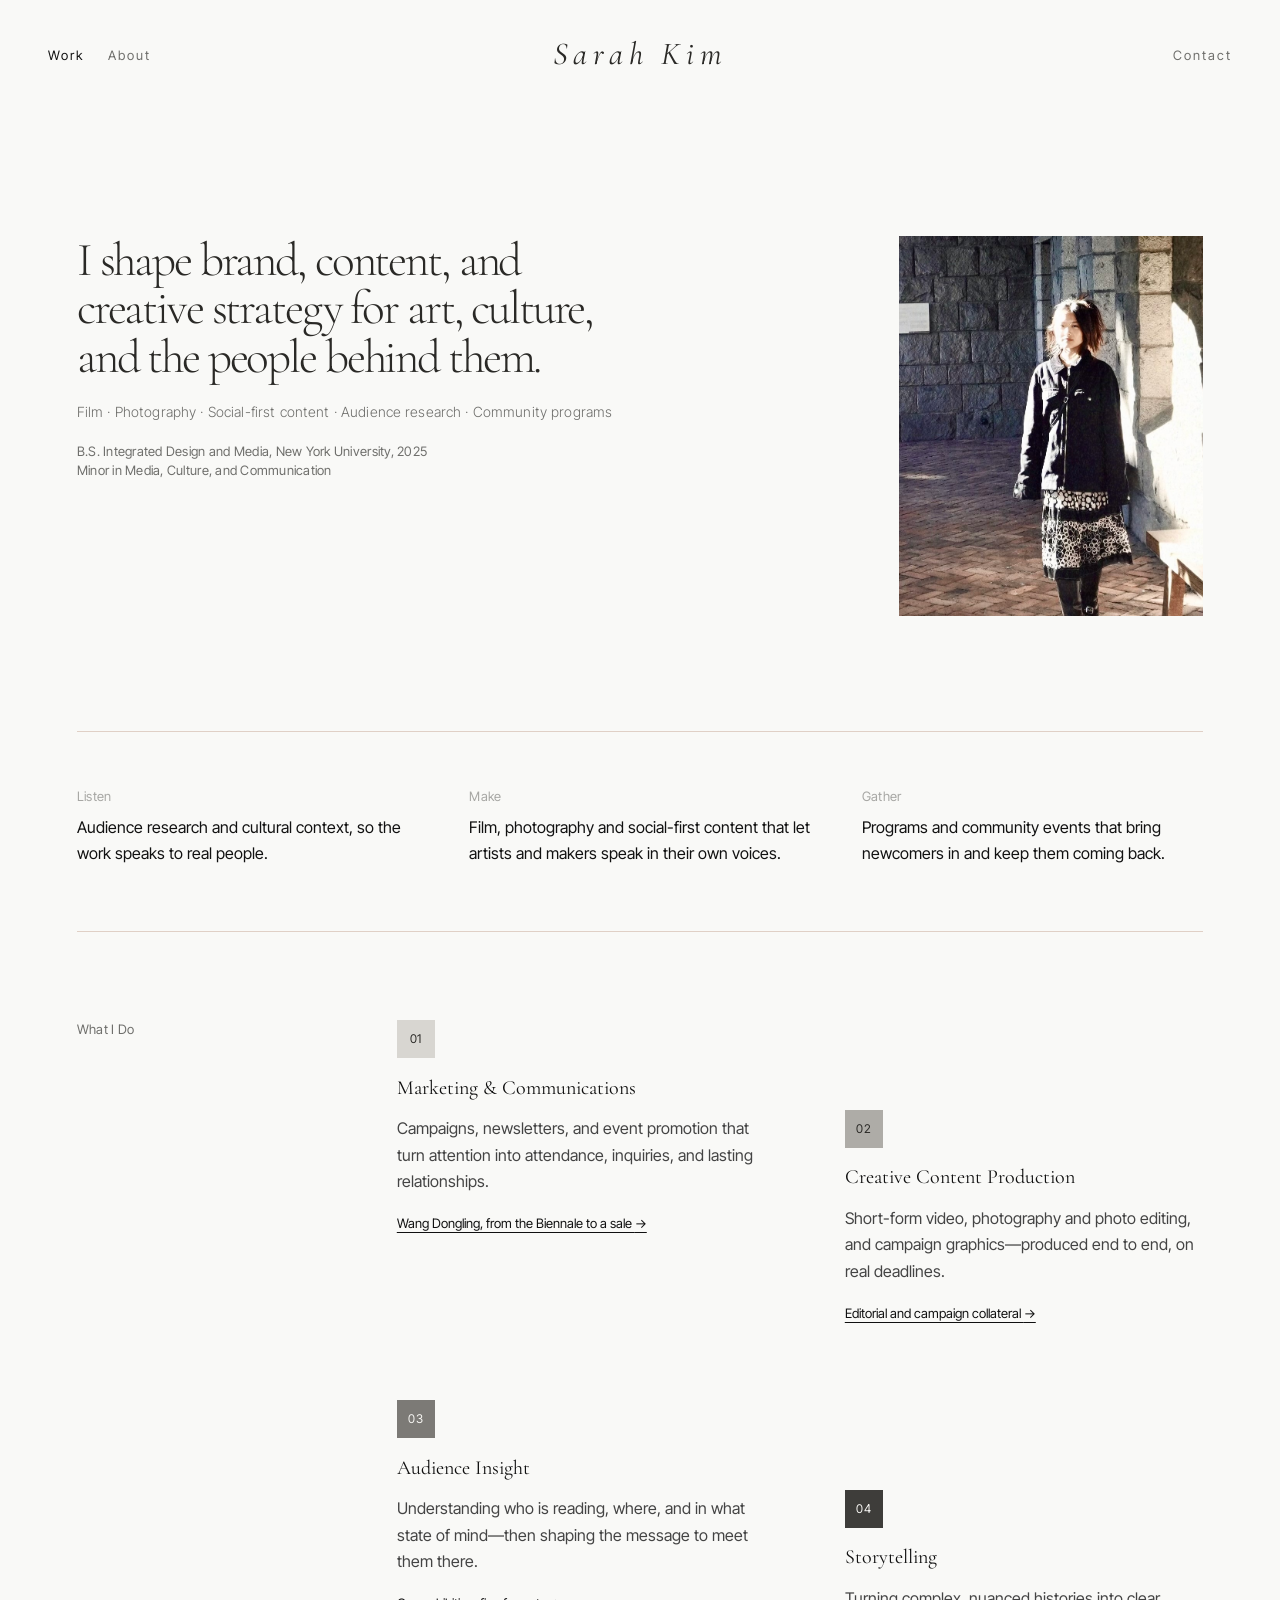
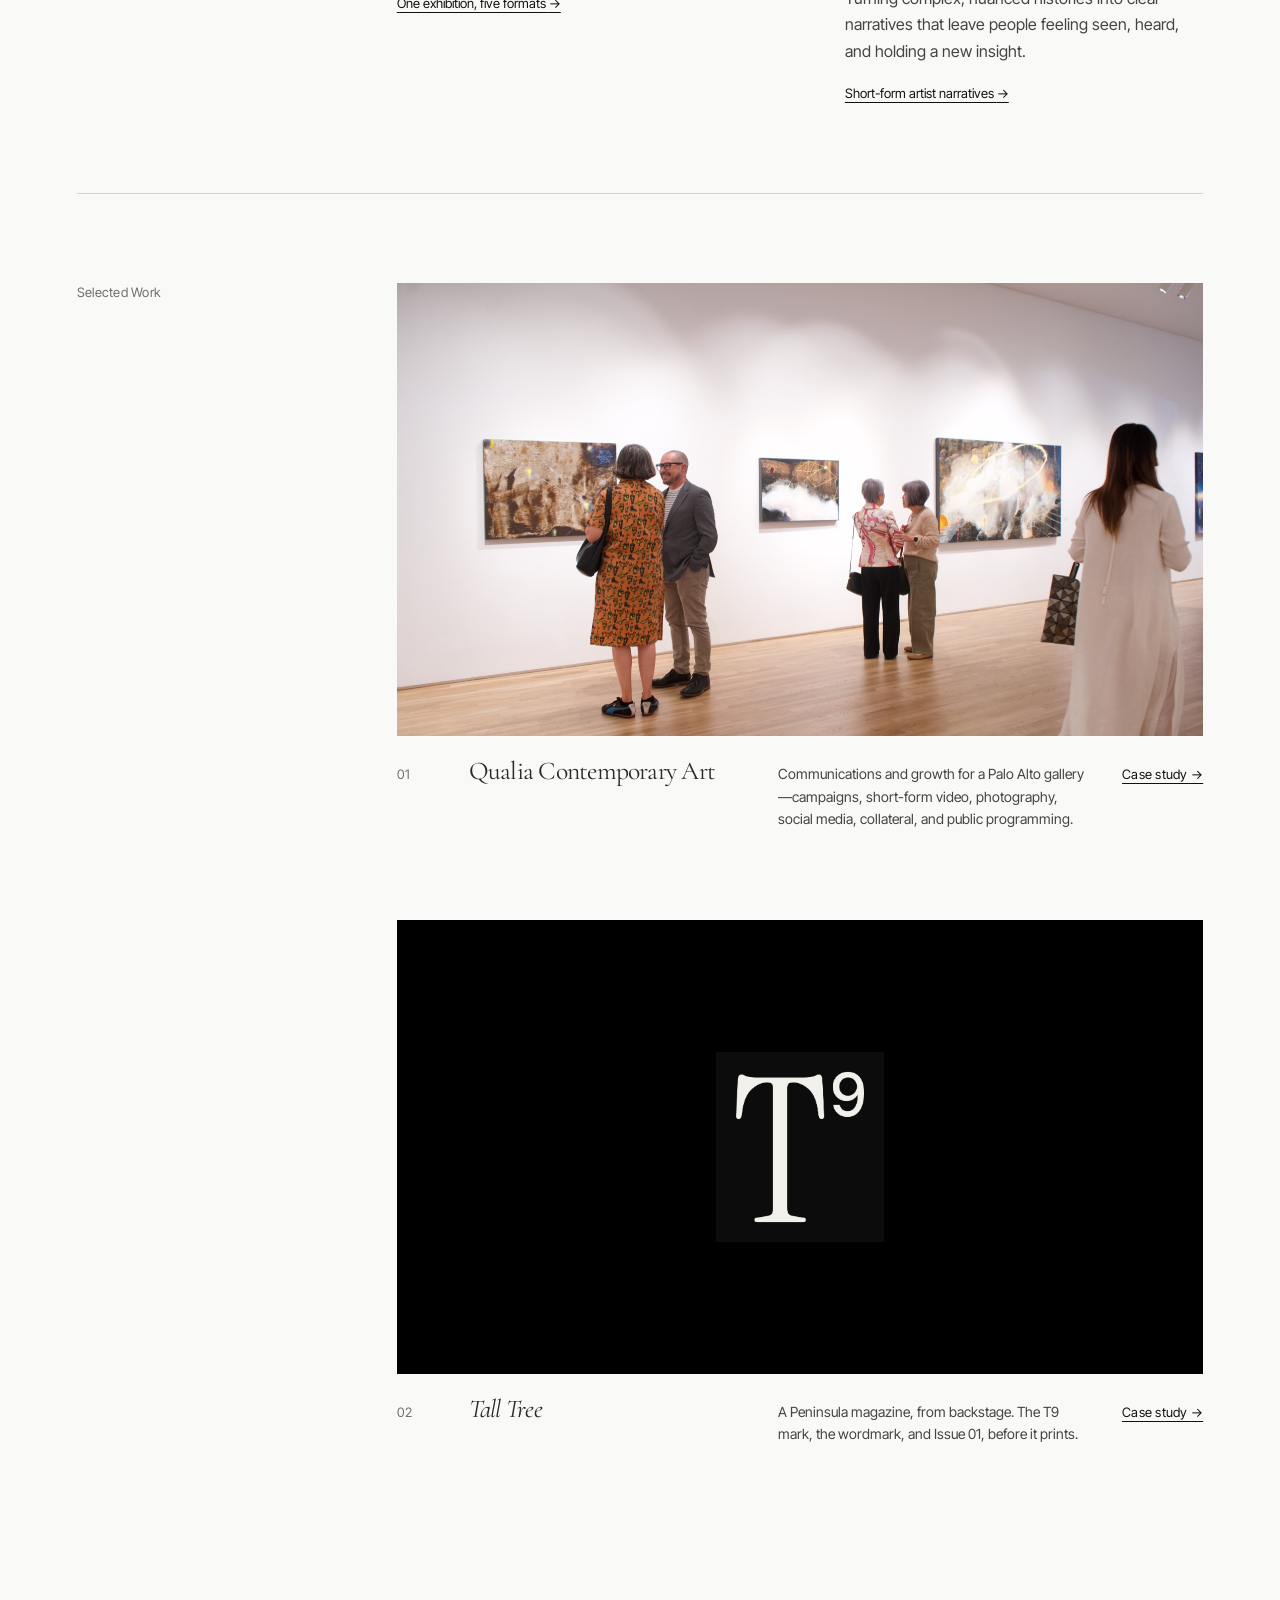
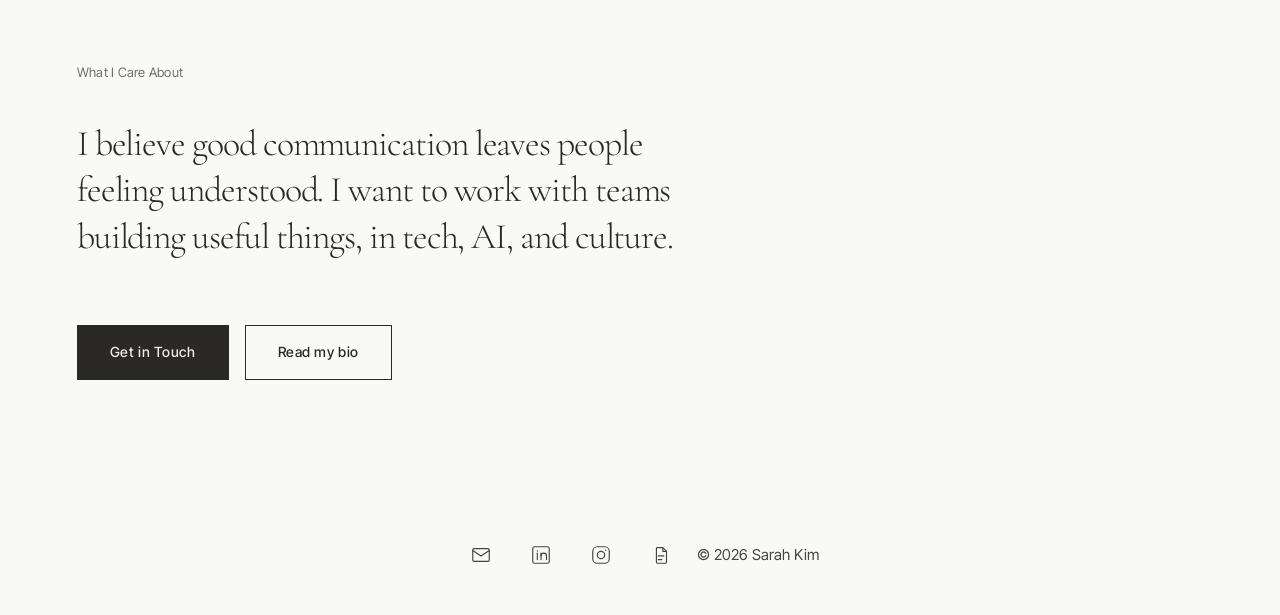
==== commit 87e11c35: "Soften the What I Do swatches into grays and greet visitors with hello on the portrait. Co-authored-" ====
--- a/index.html
+++ b/index.html
@@ -8,7 +8,7 @@
   <link rel="preconnect" href="https://fonts.googleapis.com">
   <link rel="preconnect" href="https://fonts.gstatic.com" crossorigin>
   <link rel="stylesheet" href="https://fonts.googleapis.com/css2?family=Cormorant+Garamond:ital,wght@0,300;0,400;1,300;1,400&family=Inter+Tight:wght@400;500&display=swap">
-  <link rel="stylesheet" href="style.css?v=2026-11-04-hello-nudge">
+  <link rel="stylesheet" href="style.css?v=2026-11-04-rule-back">
 </head>
 <body data-nav-active="work">
   <div class="layout-wrapper">
@@ -35,7 +35,7 @@
                 height="984"
                 loading="eager"
               >
-              <span class="home-hero__portrait-cue" aria-hidden="true">Hello</span>
+              <span class="home-hero__portrait-cue" aria-hidden="true">hello 😊</span>
             </a>
           </figure>
         </div>
--- a/style.css
+++ b/style.css
@@ -187,6 +187,7 @@
   font-size: 100%;
   scroll-behavior: smooth;
   height: 100%;
+  background-color: var(--bg-color);
 }
 
 body {
@@ -933,9 +934,9 @@
   font-weight: 500;
   letter-spacing: 0.08em;
   line-height: 1;
-  color: var(--color-text);
-  background-color: var(--color-bg);
-  border: 1px solid var(--color-border);
+  color: #111111;
+  background-color: #f9f9f7;
+  border: 1px solid #e6dcd4;
   opacity: 0;
   transform: translateY(4px);
   transition: opacity 0.22s ease, transform 0.22s ease;
@@ -956,13 +957,13 @@
 .home-hero__portrait-cue::before {
   right: -7px;
   border-width: 6px 0 6px 7px;
-  border-color: transparent transparent transparent var(--color-border);
+  border-color: transparent transparent transparent #e6dcd4;
 }
 
 .home-hero__portrait-cue::after {
   right: -6px;
   border-width: 5px 0 5px 6px;
-  border-color: transparent transparent transparent var(--color-bg);
+  border-color: transparent transparent transparent #f9f9f7;
 }
 
 .home-hero__portrait:hover,
@@ -1172,19 +1173,23 @@
 }
 
 .home-capability__swatch--1 {
-  background-color: #1c1c1c;
+  background-color: #d8d6d1;
+  color: #2a2926;
 }
 
 .home-capability__swatch--2 {
-  background-color: #8c3a2f;
+  background-color: #aeaca7;
+  color: #2a2926;
 }
 
 .home-capability__swatch--3 {
-  background-color: #3d4f45;
+  background-color: #7c7a76;
+  color: #f7f6f3;
 }
 
 .home-capability__swatch--4 {
-  background-color: #c4a574;
+  background-color: #3e3d3a;
+  color: #f7f6f3;
 }
 
 .home-capability__title {
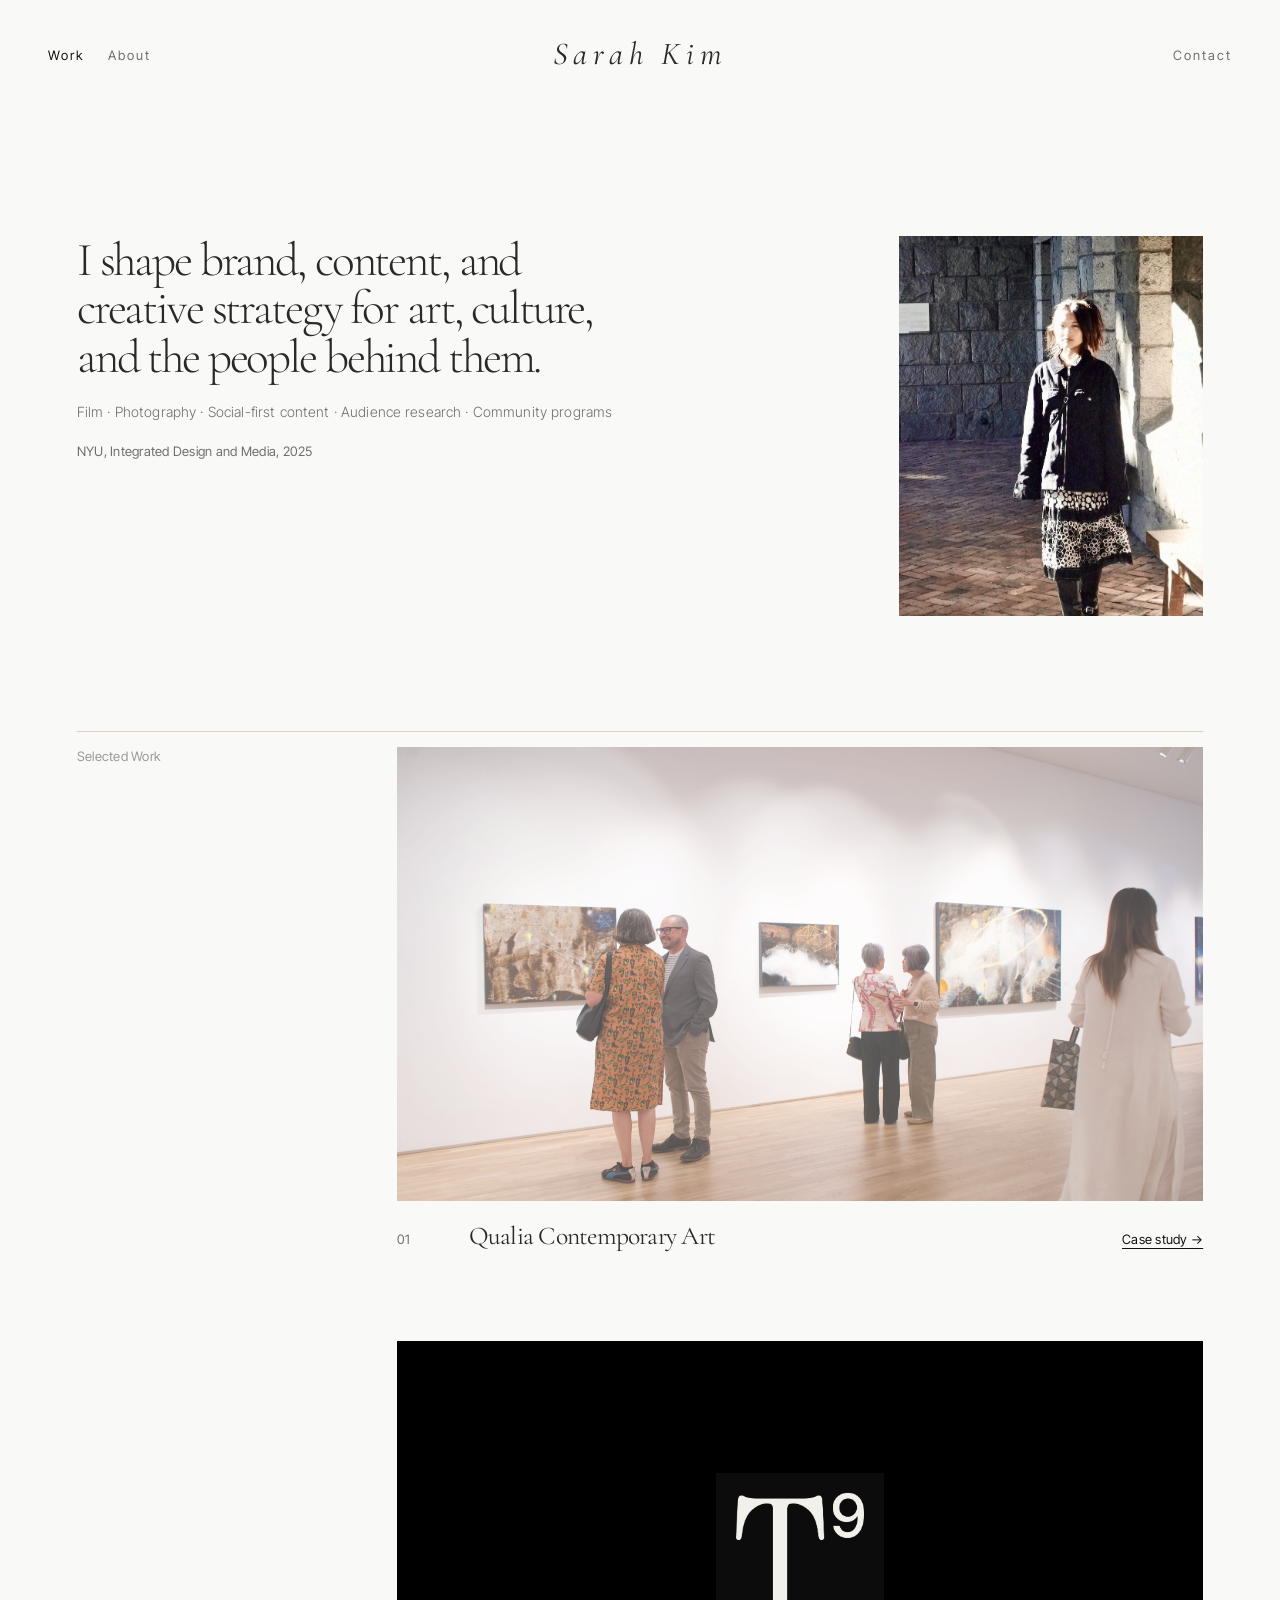
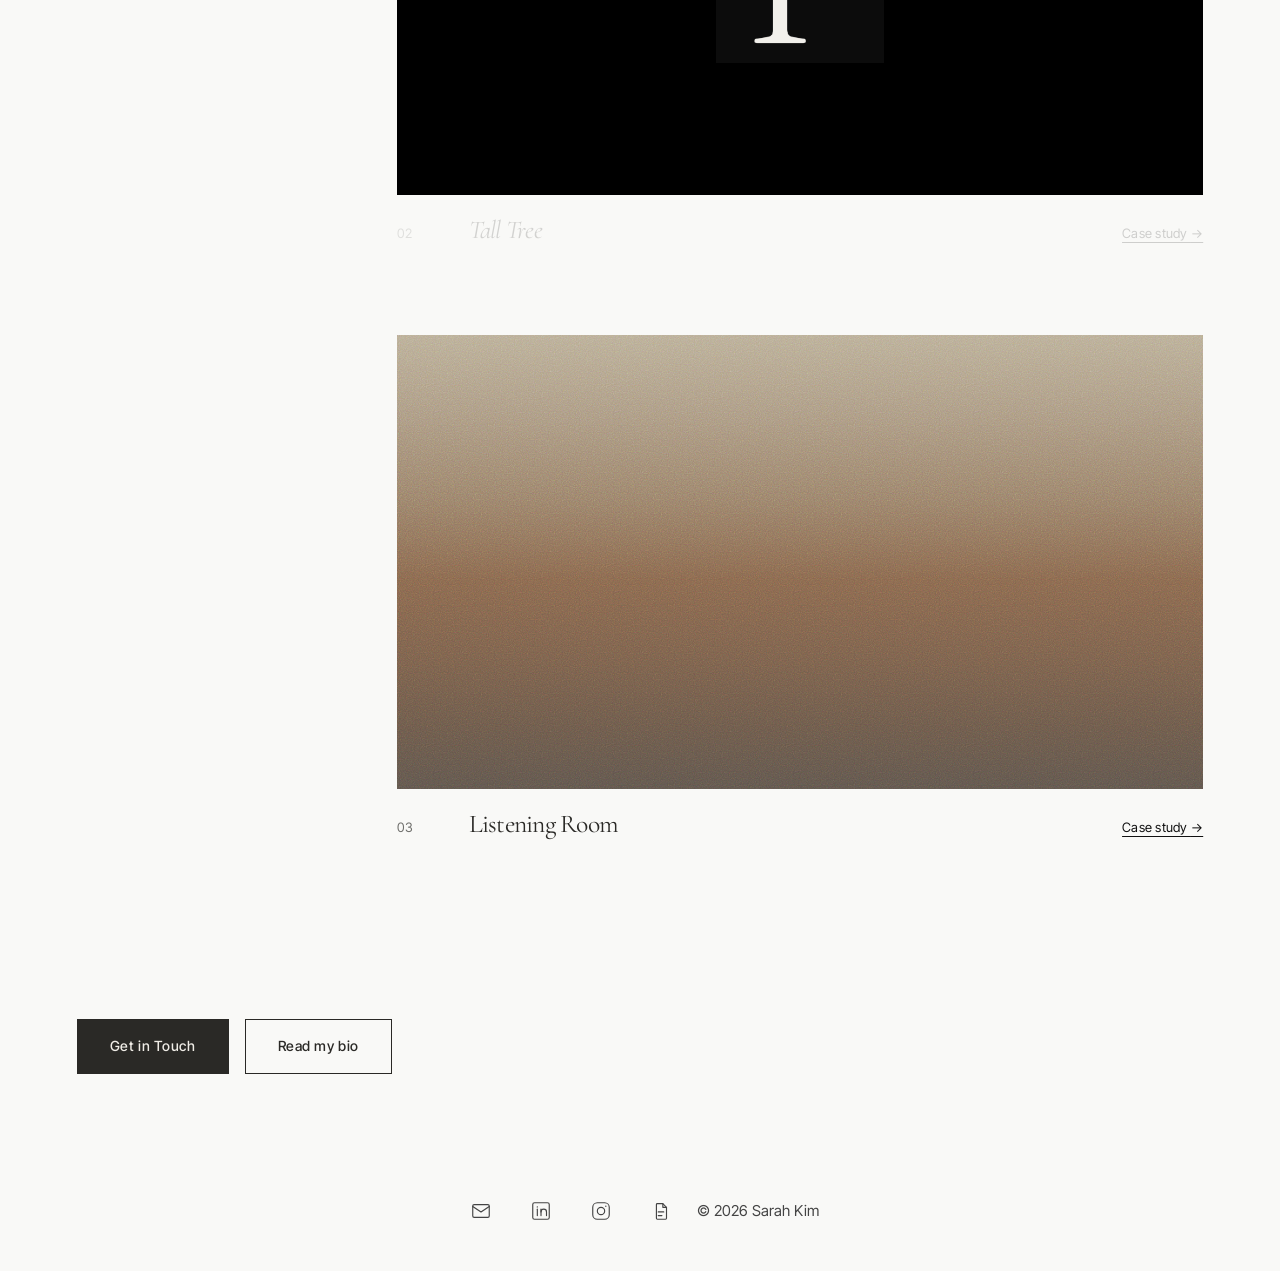
==== commit 96b85a43: "Publish the tighter homepage, Qualia on paper, and Listening Room. One Selected Work list now leads," ====
--- a/index.html
+++ b/index.html
@@ -8,7 +8,7 @@
   <link rel="preconnect" href="https://fonts.googleapis.com">
   <link rel="preconnect" href="https://fonts.gstatic.com" crossorigin>
   <link rel="stylesheet" href="https://fonts.googleapis.com/css2?family=Cormorant+Garamond:ital,wght@0,300;0,400;1,300;1,400&family=Inter+Tight:wght@400;500&display=swap">
-  <link rel="stylesheet" href="style.css?v=2026-11-04-rule-back">
+  <link rel="stylesheet" href="style.css?v=2026-11-06-mocha">
 </head>
 <body data-nav-active="work">
   <div class="layout-wrapper">
@@ -23,8 +23,9 @@
           <div class="home-hero__text">
             <h1 class="home-hero__headline" id="home-hero-heading">I shape brand, content, and creative strategy for art, culture, and the people behind them.</h1>
             <p class="home-hero__roles"><span class="home-hero__roles-copy">Film &middot; Photography &middot; Social-first content &middot; Audience research &middot; Community programs</span></p>
-            <p class="home-label home-hero__education"><span class="home-hero__education-copy">B.S. Integrated Design and Media, New York University, 2025<br>Minor in Media, Culture, and Communication</span></p>
+            <p class="home-label home-hero__education"><span class="home-hero__education-copy">NYU, Integrated Design and Media, 2025</span></p>
           </div>
+          <p class="home-hero__bio" aria-hidden="true">I&rsquo;m a content producer and storyteller drawn to things that inspire wonder, whether that&rsquo;s an immersive installation, a well-cut film, or a story told simply.</p>
           <figure class="home-hero__figure">
             <a class="home-hero__portrait" href="about/index.html" aria-label="About">
               <img
@@ -35,56 +36,9 @@
                 height="984"
                 loading="eager"
               >
-              <span class="home-hero__portrait-cue" aria-hidden="true">hello 😊</span>
+              <span class="home-hero__portrait-cue" aria-hidden="true">hello 👋</span>
             </a>
           </figure>
-        </div>
-      </section>
-
-      <section class="home-practice layout-container" aria-label="Practice">
-        <ul class="home-practice__list">
-          <li class="home-practice__item">
-            <p class="home-label home-practice__label">Listen</p>
-            <p class="home-practice__text">Audience research and cultural context, so the work speaks to real people.</p>
-          </li>
-          <li class="home-practice__item">
-            <p class="home-label home-practice__label">Make</p>
-            <p class="home-practice__text">Film, photography and social-first content that let artists and makers speak in their own voices.</p>
-          </li>
-          <li class="home-practice__item">
-            <p class="home-label home-practice__label">Gather</p>
-            <p class="home-practice__text">Programs and community events that bring newcomers in and keep them coming back.</p>
-          </li>
-        </ul>
-      </section>
-
-      <section class="home-row home-row--tint layout-container" aria-labelledby="home-capabilities-heading">
-        <h2 class="home-label" id="home-capabilities-heading">What I Do</h2>
-        <div class="home-capabilities__grid">
-          <article class="home-capability">
-            <span class="home-capability__swatch home-capability__swatch--1">01</span>
-            <h3 class="home-capability__title">Marketing &amp; Communications</h3>
-            <p class="home-capability__text">Campaigns, newsletters, and event promotion that turn attention into attendance, inquiries, and lasting relationships.</p>
-            <a class="home-capability__link" href="qualia-digital-archive.html#case-feature-heading">Wang Dongling, from the Biennale to a sale <span aria-hidden="true">→</span></a>
-          </article>
-          <article class="home-capability">
-            <span class="home-capability__swatch home-capability__swatch--2">02</span>
-            <h3 class="home-capability__title">Creative Content Production</h3>
-            <p class="home-capability__text">Short-form video, photography and photo editing, and campaign graphics&mdash;produced end to end, on real deadlines.</p>
-            <a class="home-capability__link" href="qualia-digital-archive.html#pillar-collateral">Editorial and campaign collateral <span aria-hidden="true">→</span></a>
-          </article>
-          <article class="home-capability">
-            <span class="home-capability__swatch home-capability__swatch--3">03</span>
-            <h3 class="home-capability__title">Audience Insight</h3>
-            <p class="home-capability__text">Understanding who is reading, where, and in what state of mind&mdash;then shaping the message to meet them there.</p>
-            <a class="home-capability__link" href="qualia-digital-archive.html#case-channels-heading">One exhibition, five formats <span aria-hidden="true">→</span></a>
-          </article>
-          <article class="home-capability">
-            <span class="home-capability__swatch home-capability__swatch--4">04</span>
-            <h3 class="home-capability__title">Storytelling</h3>
-            <p class="home-capability__text">Turning complex, nuanced histories into clear narratives that leave people feeling seen, heard, and holding a new insight.</p>
-            <a class="home-capability__link" href="qualia-digital-archive.html#pillar-video">Short-form artist narratives <span aria-hidden="true">→</span></a>
-          </article>
         </div>
       </section>
 
@@ -104,7 +58,6 @@
             <div class="home-work__caption">
               <p class="home-label">01</p>
               <h3 class="home-work__title">Qualia Contemporary Art</h3>
-              <p class="home-work__summary">Communications and growth for a Palo Alto gallery&mdash;campaigns, short-form video, photography, social media, collateral, and public programming.</p>
               <p class="home-label home-work__cta">Case study <span aria-hidden="true">→</span></p>
             </div>
           </a>
@@ -121,17 +74,22 @@
             <div class="home-work__caption">
               <p class="home-label">02</p>
               <h3 class="home-work__title home-work__title--publication">Tall Tree</h3>
-              <p class="home-work__summary">A Peninsula magazine, from backstage. The T9 mark, the wordmark, and Issue 01, before it prints.</p>
+              <p class="home-label home-work__cta">Case study <span aria-hidden="true">→</span></p>
+            </div>
+          </a>
+          <a class="home-work__item" href="listening-room.html">
+            <figure class="home-work__media home-work__media--mocha" aria-hidden="true"></figure>
+            <div class="home-work__caption">
+              <p class="home-label">03</p>
+              <h3 class="home-work__title">Listening Room</h3>
               <p class="home-label home-work__cta">Case study <span aria-hidden="true">→</span></p>
             </div>
           </a>
         </div>
       </section>
 
-      <section class="home-closing" aria-labelledby="home-closing-heading">
+      <section class="home-closing" aria-label="Next steps">
         <div class="home-closing__inner layout-container">
-          <h2 class="home-label" id="home-closing-heading">What I Care About</h2>
-          <p class="home-closing__statement">I believe good communication leaves people feeling understood. I want to work with teams building useful things, in tech, AI, and culture.</p>
           <div class="home-closing__actions">
             <a href="contact.html" class="home-closing__button home-closing__button--primary">Get in Touch</a>
             <a href="about/index.html" class="home-closing__button">Read my bio</a>
@@ -149,7 +107,9 @@
 
   </div>
   <script src="js/site-root.js"></script>
-  <script src="js/nav.js?v=2026-09-25"></script>
+  <script src="js/nav.js?v=2026-11-05-worknav"></script>
   <script src="js/footer-contacts.js?v=2026-11-04-resume"></script>
+  <script src="js/home-portrait.js?v=2026-11-05-leave"></script>
+  <script src="js/scroll-focus.js?v=2026-11-05-focus2"></script>
 </body>
 </html>
--- a/style.css
+++ b/style.css
@@ -889,11 +889,33 @@
 }
 
 .home-hero__body {
+  position: relative;
   display: grid;
   grid-template-columns: minmax(0, 1fr) auto;
   align-items: start;
   gap: clamp(2.5rem, 3vw, 3.5rem);
   padding-top: 0;
+}
+
+.home-hero__bio {
+  position: absolute;
+  z-index: 2;
+  left: 0;
+  top: 0;
+  bottom: 0;
+  display: flex;
+  align-items: center;
+  width: calc(100% - clamp(16rem, 24vw, 19rem) - clamp(2.5rem, 3vw, 3.5rem));
+  margin: 0;
+  max-width: 16em;
+  font-family: var(--font-serif);
+  font-size: clamp(1.55rem, 2.1vw, 2.35rem);
+  font-weight: 300;
+  line-height: 1.28;
+  letter-spacing: -0.03em;
+  color: var(--headline-color);
+  opacity: 0;
+  pointer-events: none;
 }
 
 .home-hero__text {
@@ -1003,6 +1025,62 @@
   }
 }
 
+.site-header,
+.home-hero__headline,
+.home-hero__roles,
+.home-hero__education,
+.home-hero__bio,
+.home-row,
+.home-closing,
+.site-footer {
+  transition: opacity 0.5s ease;
+}
+
+body.is-portrait-open .home-hero__headline,
+body.is-portrait-open .home-hero__roles,
+body.is-portrait-open .home-hero__education,
+body.is-portrait-open .site-header,
+body.is-portrait-open .home-row,
+body.is-portrait-open .home-closing,
+body.is-portrait-open .site-footer {
+  opacity: 0;
+  transition: opacity 0.5s ease;
+}
+
+/* Scroll focus: sharp in the middle of the screen, dim toward the edges. */
+.scroll-focus {
+  opacity: var(--focus, 1);
+  transition: opacity 0.12s linear;
+}
+
+@media (prefers-reduced-motion: reduce) {
+  .scroll-focus {
+    opacity: 1;
+    transition: none;
+  }
+}
+
+body.is-portrait-open .home-hero__bio {
+  opacity: 1;
+  transition: opacity 0.5s ease;
+}
+
+.home-hero__headline.scroll-focus,
+.home-hero__roles.scroll-focus,
+.home-hero__education.scroll-focus,
+.site-footer.scroll-focus,
+.home-hero__bio,
+.site-header,
+.home-row,
+.home-closing {
+  transition: opacity 0.5s ease;
+}
+
+body.is-portrait-open .home-hero__portrait:hover .home-hero__portrait-cue,
+body.is-portrait-open .home-hero__portrait:focus-visible .home-hero__portrait-cue {
+  opacity: 0;
+}
+
 .home-hero__headline {
   margin: 0;
   max-width: 14em;
@@ -1049,10 +1127,27 @@
     grid-template-columns: 1fr;
   }
 
+  .home-hero__bio {
+    display: none;
+  }
+
   .home-hero__figure {
     width: 100%;
     justify-self: stretch;
     order: -1;
+  }
+}
+
+@media (prefers-reduced-motion: reduce) {
+  .site-header,
+  .home-hero__headline,
+  .home-hero__roles,
+  .home-hero__education,
+  .home-hero__bio,
+  .home-row,
+  .home-closing,
+  .site-footer {
+    transition: none;
   }
 }
 
@@ -1225,6 +1320,16 @@
   opacity: 0.6;
 }
 
+.case-hero .home-capabilities__grid {
+  column-gap: clamp(2rem, 4vw, 4rem);
+  row-gap: clamp(1.75rem, 3vw, 2.5rem);
+}
+
+.case-hero .home-capability:nth-child(2),
+.case-hero .home-capability:nth-child(4) {
+  margin-top: 0;
+}
+
 .home-work__list {
   display: flex;
   flex-direction: column;
@@ -1282,13 +1387,39 @@
   object-fit: contain;
 }
 
+.home-work__media--mocha {
+  position: relative;
+  background-color: #5e544b;
+  background-image: linear-gradient(
+    180deg,
+    #b8ac94 0%,
+    #a9977f 18%,
+    #987f68 36%,
+    #85654c 54%,
+    #775e4a 72%,
+    #6a5849 86%,
+    #5e544b 100%
+  );
+}
+
+.home-work__media--mocha::after {
+  content: "";
+  position: absolute;
+  inset: 0;
+  pointer-events: none;
+  opacity: 0.42;
+  mix-blend-mode: overlay;
+  background-image: url("data:image/svg+xml,%3Csvg xmlns='http://www.w3.org/2000/svg' width='180' height='180'%3E%3Cfilter id='n'%3E%3CfeTurbulence type='fractalNoise' baseFrequency='0.85' numOctaves='2' stitchTiles='stitch'/%3E%3C/filter%3E%3Crect width='100%25' height='100%25' filter='url(%23n)'/%3E%3C/svg%3E");
+  background-size: 180px 180px;
+}
+
 .home-work__item:hover .home-work__media img {
   transform: scale(1.025);
 }
 
 .home-work__caption {
   display: grid;
-  grid-template-columns: 2.5rem minmax(0, 1.6fr) minmax(0, 1.8fr) auto;
+  grid-template-columns: 2.5rem minmax(0, 1fr) auto;
   gap: 1rem clamp(1rem, 2.5vw, 2rem);
   align-items: baseline;
 }
@@ -1323,8 +1454,8 @@
 }
 
 .home-closing__inner {
-  padding-top: clamp(4rem, 9vw, 8rem);
-  padding-bottom: clamp(4rem, 9vw, 8rem);
+  padding-top: clamp(3rem, 6vw, 5rem);
+  padding-bottom: clamp(3rem, 6vw, 5rem);
 }
 
 .home-closing__statement {
@@ -1392,7 +1523,6 @@
     grid-template-columns: 2rem minmax(0, 1fr);
   }
 
-  .home-work__summary,
   .home-work__cta {
     grid-column: 2;
   }
@@ -2403,6 +2533,28 @@
   margin: 0;
 }
 
+/* Qualia: the contents list stays hidden until the hero image is centered. */
+body.page-paper .case-toc {
+  opacity: 0;
+}
+
+.case-stage-hold__sticky {
+  position: sticky;
+  z-index: 1;
+}
+
+@media (prefers-reduced-motion: reduce) {
+  body.page-paper .case-toc {
+    opacity: 1;
+  }
+}
+
+@media (scripting: none) {
+  body.page-paper .case-toc {
+    opacity: 1;
+  }
+}
+
 .case-toc__label {
   margin: 0 0 0.7rem;
   font-family: var(--font-sans);
@@ -2604,6 +2756,17 @@
   font-size: 1.125rem;
   line-height: 1.7;
   color: var(--color-text);
+}
+
+.case-context__intent p + p {
+  margin-top: 0.75rem;
+}
+
+.case-hero__links {
+  margin: 0;
+  font-family: var(--font-mono);
+  font-size: 0.8125rem;
+  line-height: 1.5;
 }
 
 .case-pillar {
@@ -3392,6 +3555,179 @@
 
 .site-footer__copy {
   margin: 0;
+}
+
+/* Listening Room — mocha ground, white type. Scoped to that page. */
+html:has(body.page-mocha),
+body.page-mocha {
+  --bg-color: #5e544b;
+  --text-color: #ffffff;
+  --link-color: #ffffff;
+  --nav-link-color: #ffffff;
+  --color-bg: transparent;
+  --color-text: #ffffff;
+  --color-text-muted: rgba(255, 255, 255, 0.82);
+  --color-nav-muted: rgba(255, 255, 255, 0.72);
+  --color-border: rgba(255, 255, 255, 0.28);
+  --color-line-warm: rgba(255, 255, 255, 0.28);
+  --color-accent: #ffffff;
+  --color-link: #ffffff;
+  --color-hero-tint: transparent;
+  --color-section-tint: transparent;
+  --headline-color: #ffffff;
+  background-color: #5e544b;
+  background-image: linear-gradient(
+    180deg,
+    #b8ac94 0%,
+    #a9977f 18%,
+    #987f68 36%,
+    #85654c 54%,
+    #775e4a 72%,
+    #6a5849 86%,
+    #5e544b 100%
+  );
+  background-attachment: fixed;
+  background-repeat: no-repeat;
+  color: #ffffff;
+  color-scheme: dark;
+}
+
+body.page-mocha {
+  min-height: 100vh;
+}
+
+body.page-mocha::before {
+  content: "";
+  position: fixed;
+  inset: 0;
+  z-index: 0;
+  pointer-events: none;
+  opacity: 0.42;
+  mix-blend-mode: overlay;
+  background-image: url("data:image/svg+xml,%3Csvg xmlns='http://www.w3.org/2000/svg' width='180' height='180'%3E%3Cfilter id='n'%3E%3CfeTurbulence type='fractalNoise' baseFrequency='0.85' numOctaves='2' stitchTiles='stitch'/%3E%3C/filter%3E%3Crect width='100%25' height='100%25' filter='url(%23n)'/%3E%3C/svg%3E");
+  background-size: 180px 180px;
+}
+
+body.page-mocha .layout-wrapper {
+  position: relative;
+  z-index: 1;
+  background-color: transparent;
+}
+
+body.page-mocha .site-header,
+body.page-mocha .case-hero {
+  background-color: transparent;
+  box-shadow: none;
+  clip-path: none;
+}
+
+@property --mocha-scale {
+  syntax: "<number>";
+  inherits: true;
+  initial-value: 1;
+}
+
+body.page-mocha {
+  --mocha-scale: 1;
+  animation: listening-room-shrink 3s ease forwards;
+}
+
+@keyframes listening-room-shrink {
+  from { --mocha-scale: 1; }
+  to { --mocha-scale: 0.5; }
+}
+
+body.page-mocha .site-wordmark {
+  font-size: calc(2rem * var(--mocha-scale));
+}
+
+body.page-mocha .site-nav__link,
+body.page-mocha .case-hero__back,
+body.page-mocha .case-next__label {
+  font-size: calc(0.8125rem * var(--mocha-scale));
+}
+
+body.page-mocha .case-hero__title {
+  font-size: calc(var(--headline-size) * var(--mocha-scale));
+}
+
+.listening-room__listen {
+  margin: clamp(3rem, 8vw, 6.5rem) 0;
+  font-family: var(--font-serif);
+  font-weight: 300;
+  font-size: clamp(3.5rem, 9vw, 7.5rem);
+  line-height: 0.92;
+  letter-spacing: -0.045em;
+  color: #ffffff;
+}
+
+.listening-room__line {
+  margin: 0;
+  max-width: 18em;
+  font-family: var(--font-serif);
+  font-weight: 300;
+  font-size: clamp(1.5rem, 2.4vw, 2.15rem);
+  line-height: 1.35;
+  letter-spacing: -0.03em;
+  color: #ffffff;
+}
+
+.listening-room__thanks {
+  margin-top: clamp(1.75rem, 4vw, 3rem);
+}
+
+body.page-mocha .case-next__title {
+  font-size: calc(clamp(1.75rem, 3vw, 2.5rem) * var(--mocha-scale));
+}
+
+body.page-mocha .site-footer .layout-container {
+  font-size: calc(var(--font-size-small) * var(--mocha-scale));
+}
+
+body.page-mocha .about-links__icon {
+  width: calc(var(--about-icon-size) * var(--mocha-scale));
+  height: calc(var(--about-icon-size) * var(--mocha-scale));
+}
+
+@media (prefers-reduced-motion: reduce) {
+  body.page-mocha {
+    animation: none;
+    --mocha-scale: 0.5;
+  }
+}
+
+body.page-mocha ::selection {
+  background-color: #ffffff;
+  color: #4a433c;
+}
+
+/* Qualia — seamless off-white paper, repeated across the whole page. */
+html:has(body.page-paper),
+body.page-paper {
+  background-color: #f6f2ea;
+  background-image: url("media/web/paper-tile.png");
+  background-repeat: repeat;
+  background-size: 720px 720px;
+  background-attachment: fixed;
+}
+
+body.page-paper .layout-wrapper,
+body.page-paper .case-hero,
+body.page-paper .case-feature,
+body.page-paper .case-channels,
+body.page-paper .case-metrics {
+  background-color: transparent;
+  background-image: none;
+  box-shadow: none;
+  clip-path: none;
+}
+
+body.page-paper .site-header {
+  background-color: #f6f2ea;
+  background-image: url("media/web/paper-tile.png");
+  background-repeat: repeat;
+  background-size: 720px 720px;
+  background-attachment: fixed;
 }
 
 /* Tall Tree — night ground, cream type. Scoped to that page. */
